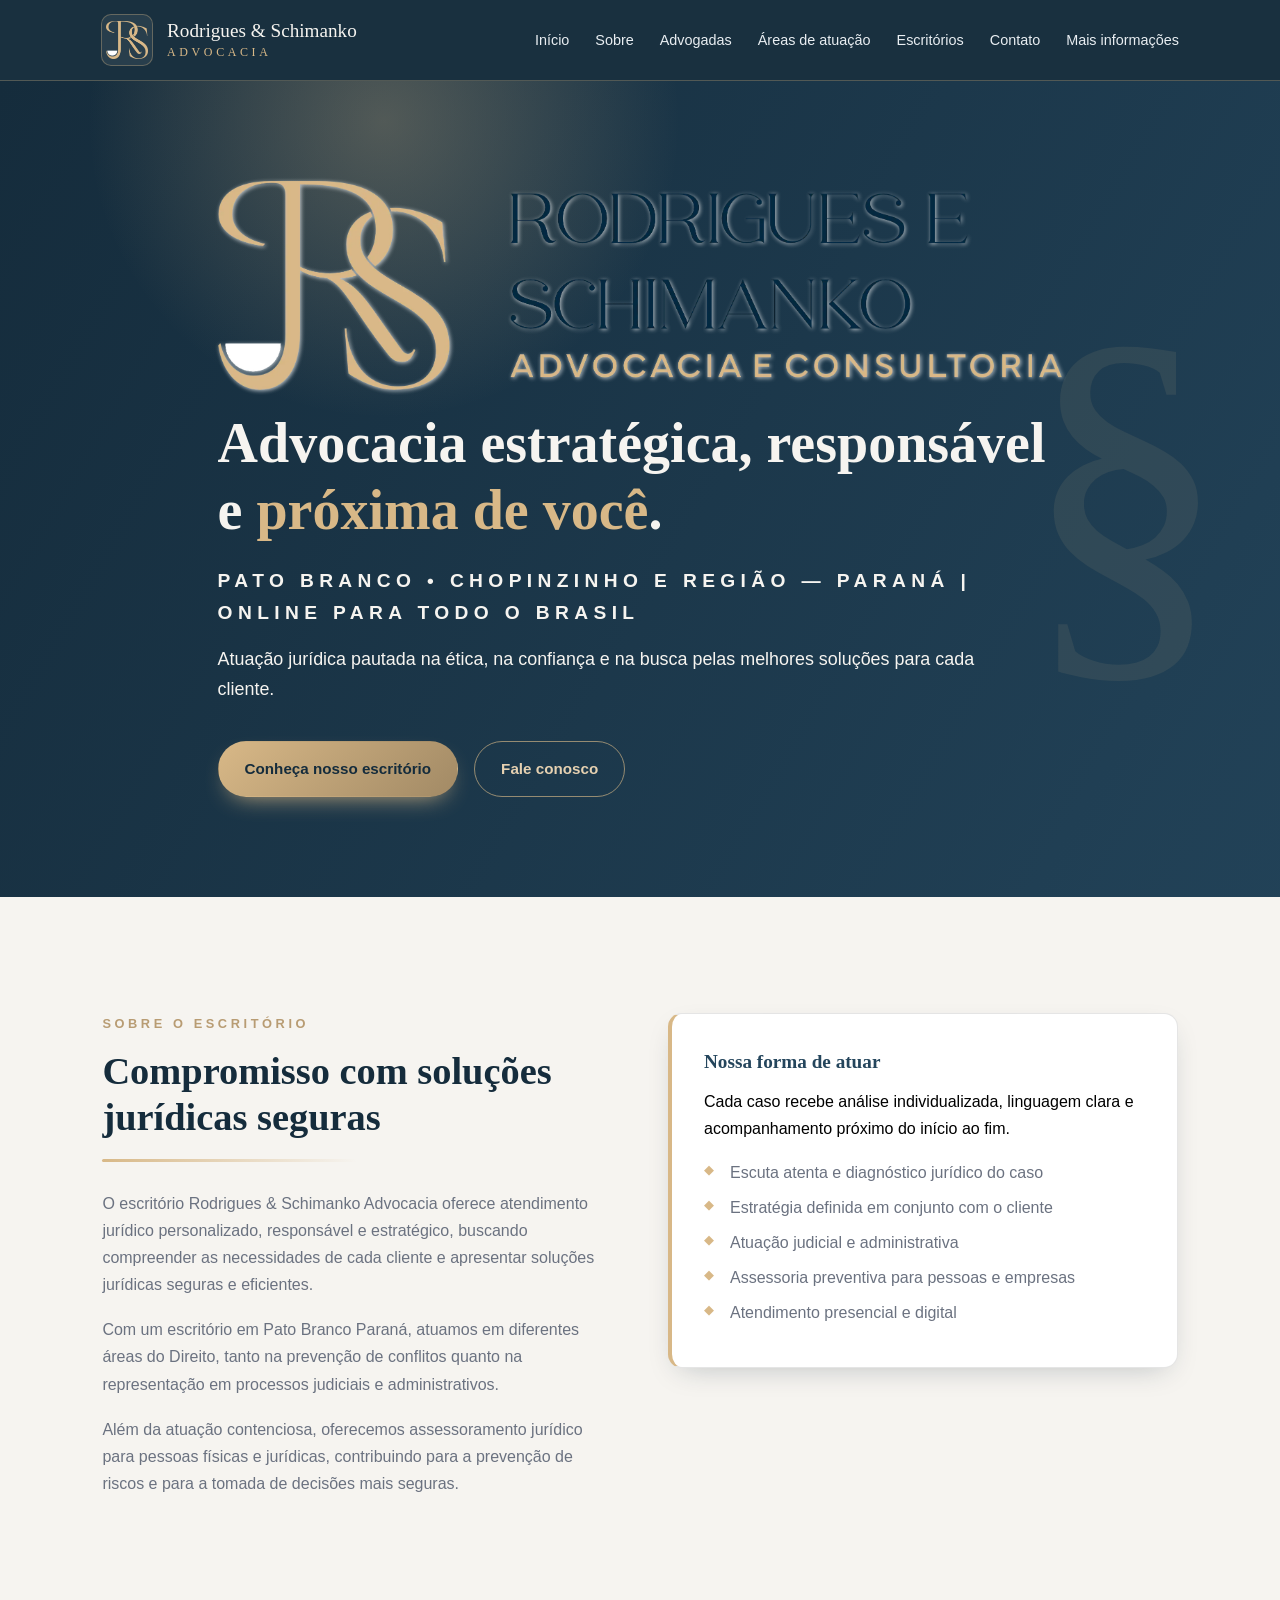
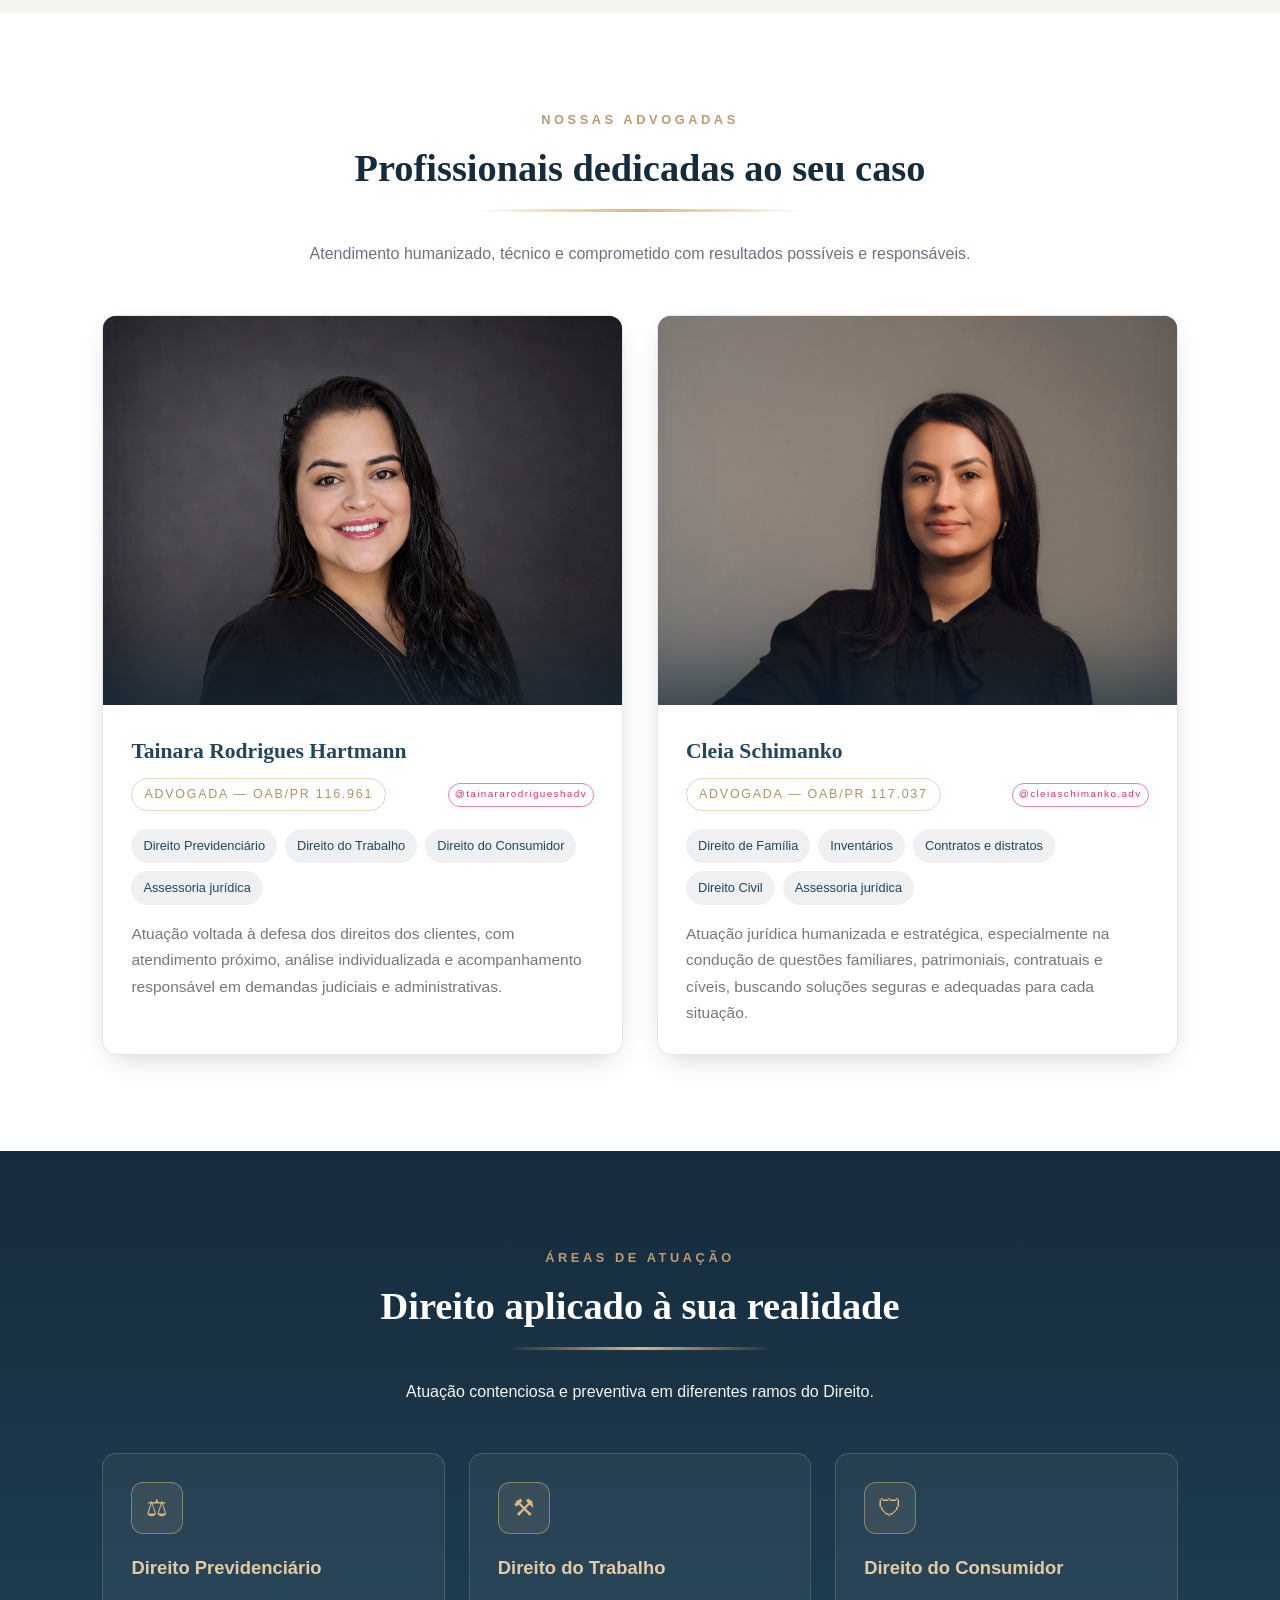
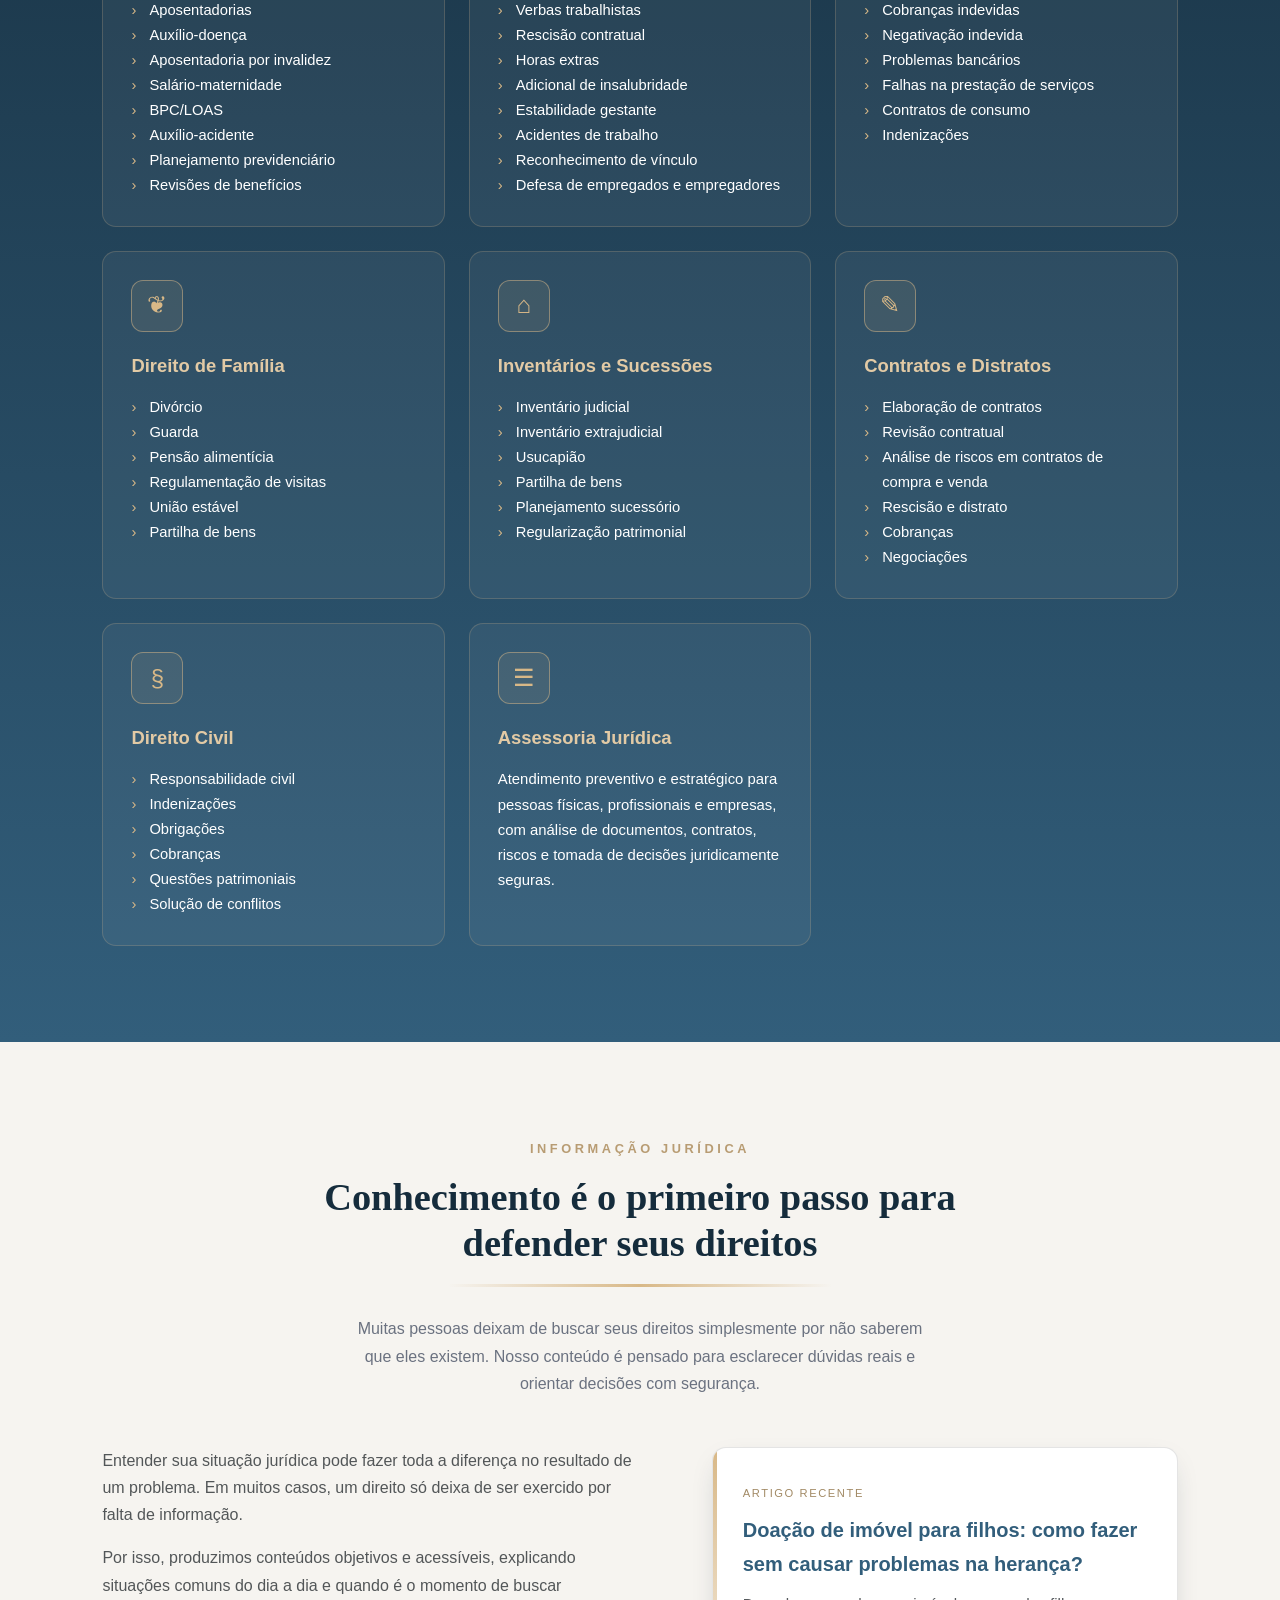
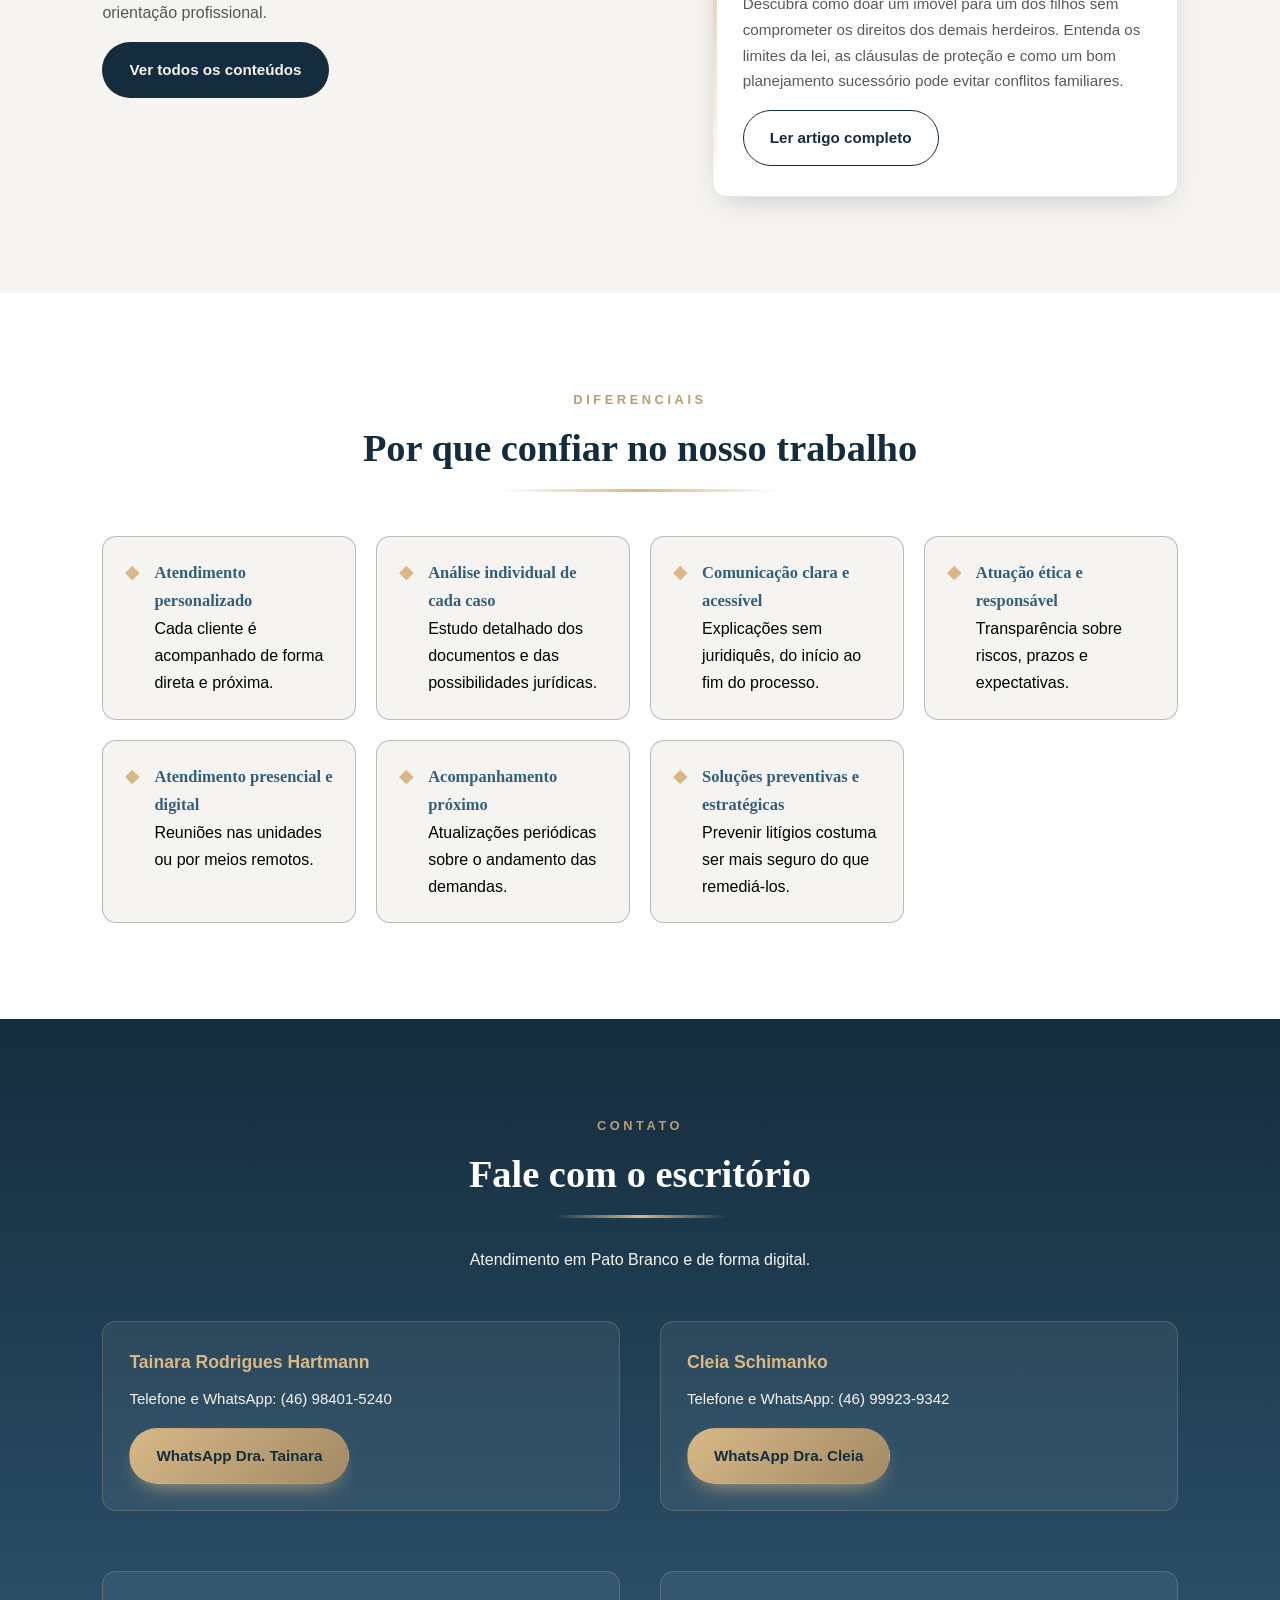
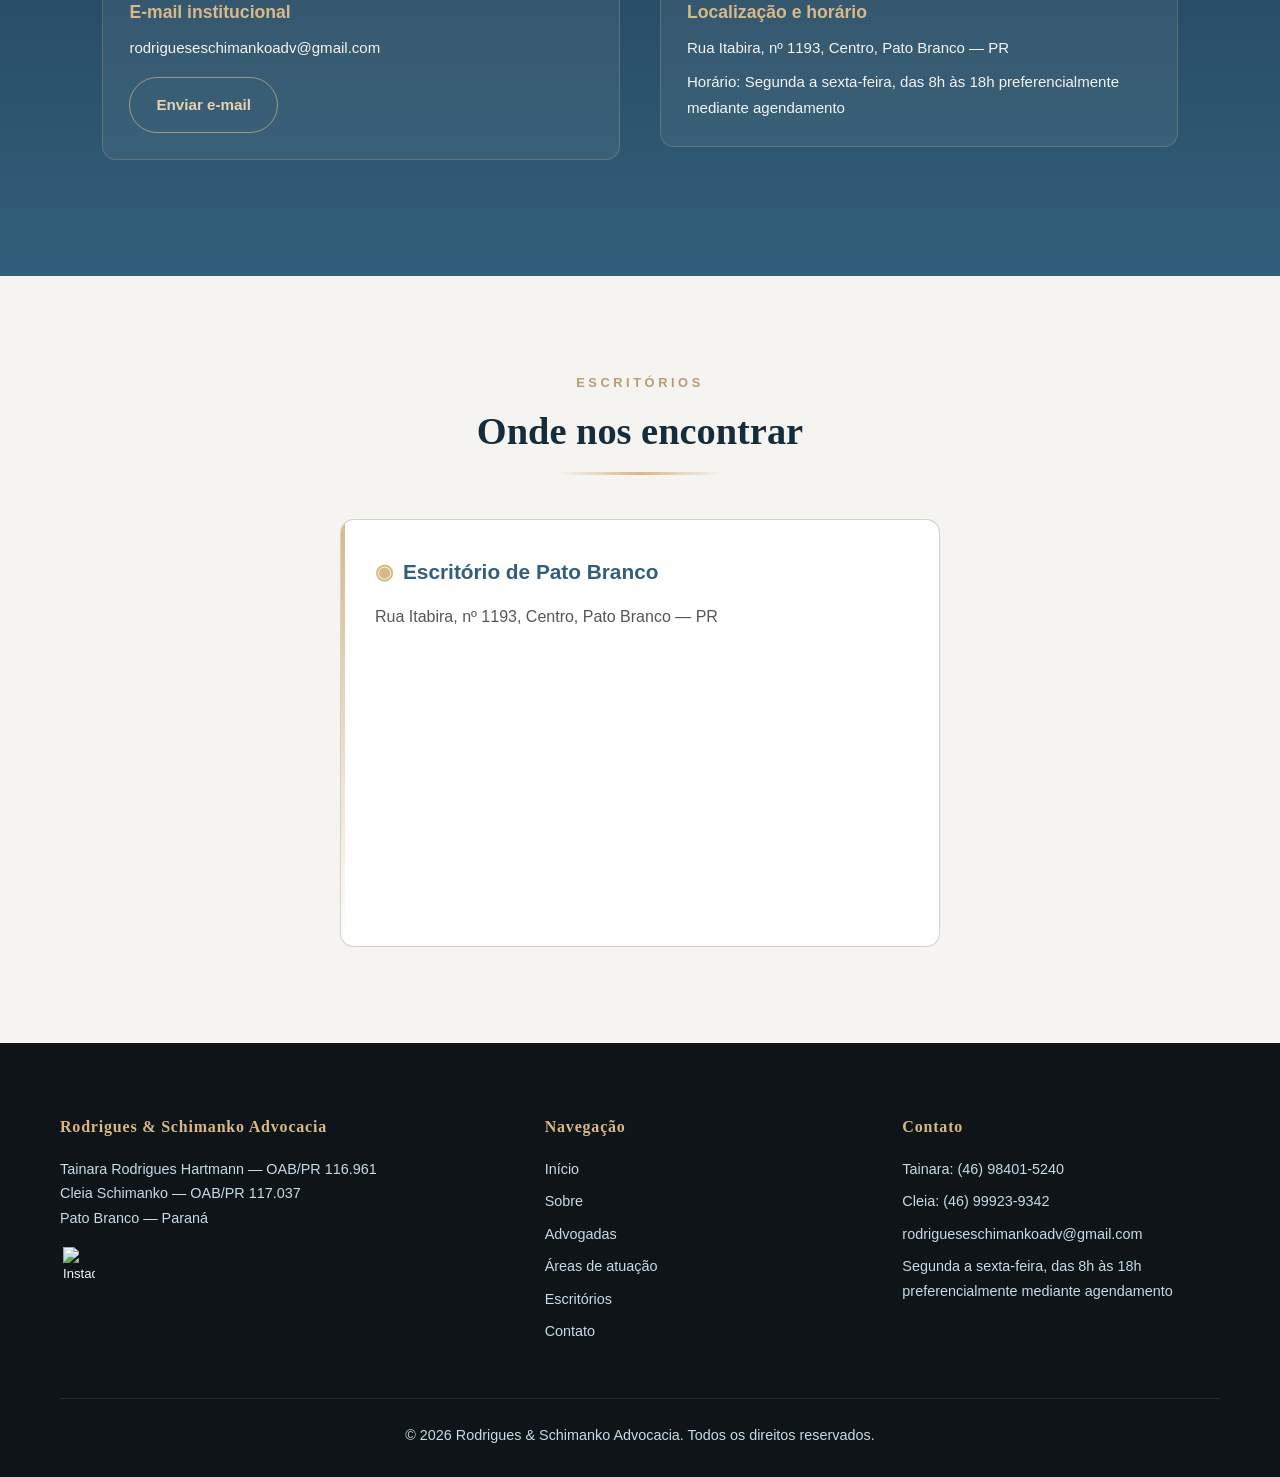
==== index.html @ dbf20081 "refactor: refactored the styling of all pages for easier reproduction; style: changed the styling of" ====
<!DOCTYPE html>
<html lang="pt-BR">
  <head>
    <meta charset="UTF-8" />
    <meta name="viewport" content="width=device-width, initial-scale=1" />
    <title>Rodrigues &amp; Schimanko Advocacia Trabalhista e INSS — Pato Branco/PR</title>
    <meta
      name="description"
      content="Escritório de advocacia em Pato Branco/PR. Direito Previdenciário, Trabalhista, Consumidor, Família, Inventários, Contratos e Civil. Atendimento presencial e online."
    />
    <meta
      name="keywords"
      content="advogado em Pato Branco, advocacia Pato Branco PR, advogado trabalhista, advogado previdenciário, advogado família, escritório de advocacia Paraná"
    />
    <meta name="robots" content="index, follow" />
    <link rel="canonical" href="https://rodrigueseschimanko.adv.br/" />

    <!-- OPEN GRAPH (Google + redes + IA) -->
    <meta property="og:title" content="Rodrigues & Schimanko Advocacia Trabalhista e INSS - Pato Branco PR" />
    <meta
      property="og:description"
      content="Atendimento jurídico estratégico e personalizado em Pato Branco e região. Direito Previdenciário, Trabalhista, Família e Civil."
    />
    <meta property="og:type" content="website" />
    <meta property="og:url" content="https://rodrigueseschimanko.adv.br/" />
    <meta property="og:image" content="https://rodrigueseschimanko.adv.br/assets/logo.webp" />

    <!-- FAVICON -->
    <link rel="icon" type="image/png-icon" href="assets/logo.webp" />

    <!-- DADOS ESTRUTURADOS (CRÍTICO PARA IA + GOOGLE) -->
    <script type="application/ld+json">
      {
        "@context": "https://schema.org",
        "@type": "LegalService",
        "name": "Rodrigues & Schimanko Advocacia",
        "image": "https://rodrigueseschimanko.adv.br/assets/logo.webp",
        "address": {
          "@type": "PostalAddress",
          "streetAddress": "Rua Itabira, 1193",
          "addressLocality": "Pato Branco",
          "addressRegion": "PR",
          "addressCountry": "BR"
        },
        "areaServed": "Brasil",
        "url": "https://rodrigueseschimanko.adv.br",
        "telephone": "+5546984015240",
        "sameAs": ["https://instagram.com/rodrigueseschimankoadv"]
      }
    </script>
    <link rel="stylesheet" href="style/general.css" />
    <link rel="stylesheet" href="style/home.css" />
  </head>
  <body>
    <!-- ============ CABEÇALHO ============ -->
    <header>
      <a class="brand" href="#inicio">
        <img src="assets/logo.webp" alt="Rodrigues &amp; Schimanko Advocacia" />
        <span class="brand-name">Rodrigues &amp; Schimanko<span>Advocacia</span></span>
      </a>
      <nav aria-label="Navegação principal">
        <a href="#inicio">Início</a>
        <a href="#sobre">Sobre</a>
        <a href="#advogadas">Advogadas</a>
        <a href="#areas">Áreas de atuação</a>
        <a href="#escritorios">Escritórios</a>
        <a href="#contato">Contato</a>
        <a href="posts.html">Mais informações</a>
      </nav>
    </header>

    <main>
      <!-- ============ HERO ============ -->
      <section class="hero" id="inicio">
        <span class="hero-glyph" aria-hidden="true">§</span>
        <img src="assets/front.webp" />
        <h1 class="reveal d1">Advocacia estratégica, responsável e <em>próxima de você</em>.</h1>
        <p class="eyebrow reveal">Pato Branco • Chopinzinho e região — Paraná | Online para todo o Brasil</p>
        <p class="reveal d2">Atuação jurídica pautada na ética, na confiança e na busca pelas melhores soluções para cada cliente.</p>
        <div class="hero-actions reveal d3">
          <a class="btn filled" target="_blank" href="https://share.google/lxisB7lsa7VWLOY6t">Conheça nosso escritório</a>
          <a class="btn hollow" href="#contato">Fale conosco</a>
        </div>
      </section>

      <!-- ============ SOBRE ============ -->
      <section class="about" id="sobre">
        <div class="about-grid">
          <div>
            <div class="section-header">
              <p class="eyebrow">Sobre o escritório</p>
              <h2 class="section-title">Compromisso com soluções jurídicas seguras</h2>
              <div class="rule"></div>
            </div>
            <p class="lead">
              O escritório Rodrigues &amp; Schimanko Advocacia oferece atendimento jurídico personalizado, responsável e estratégico,
              buscando compreender as necessidades de cada cliente e apresentar soluções jurídicas seguras e eficientes.
            </p>
            <p class="lead">
              Com um escritório em Pato Branco Paraná, atuamos em diferentes áreas do Direito, tanto na prevenção de conflitos quanto na
              representação em processos judiciais e administrativos.
            </p>
            <p class="lead">
              Além da atuação contenciosa, oferecemos assessoramento jurídico para pessoas físicas e jurídicas, contribuindo para a
              prevenção de riscos e para a tomada de decisões mais seguras.
            </p>
          </div>
          <aside class="about-card">
            <h3>Nossa forma de atuar</h3>
            <p>Cada caso recebe análise individualizada, linguagem clara e acompanhamento próximo do início ao fim.</p>
            <ul>
              <li>Escuta atenta e diagnóstico jurídico do caso</li>
              <li>Estratégia definida em conjunto com o cliente</li>
              <li>Atuação judicial e administrativa</li>
              <li>Assessoria preventiva para pessoas e empresas</li>
              <li>Atendimento presencial e digital</li>
            </ul>
          </aside>
        </div>
      </section>

      <!-- ============ ADVOGADAS ============ -->
      <section id="advogadas">
        <div class="section-header center">
          <p class="eyebrow">Nossas advogadas</p>
          <h2 class="section-title">Profissionais dedicadas ao seu caso</h2>
          <div class="rule center"></div>
          <p class="lead">Atendimento humanizado, técnico e comprometido com resultados possíveis e responsáveis.</p>
        </div>
        <div class="adv-grid">
          <!-- Advogada 1 -->
          <article class="adv-card">
            <div class="adv-foto">
              <img src="assets/tainara.webp" alt="Advogada Tainara Rodrigues Hartmann" style="object-position: center top" />
            </div>
            <div class="adv-body">
              <h3>Tainara Rodrigues Hartmann</h3>
              <div style="display: flex; align-items: center">
                <span class="oab">Advogada — OAB/PR 116.961</span>
                <a class="instagram-tag" href="https://www.instagram.com/tainararodrigueshadv?igsh=MWw3bnI5ZWpxem44Zg==" target="_blank">
                  @tainararodrigueshadv
                </a>
              </div>
              <div class="area-tags">
                <span class="area-tag">Direito Previdenciário</span>
                <span class="area-tag">Direito do Trabalho</span>
                <span class="area-tag">Direito do Consumidor</span>
                <span class="area-tag">Assessoria jurídica</span>
              </div>
              <p>
                Atuação voltada à defesa dos direitos dos clientes, com atendimento próximo, análise individualizada e acompanhamento
                responsável em demandas judiciais e administrativas.
              </p>
            </div>
          </article>
          <!-- Advogada 2 -->
          <article class="adv-card">
            <div class="adv-foto"><img src="assets/cleia.webp" alt="Advogada Cleia Schimanko" style="object-position: center 27%" /></div>
            <div class="adv-body">
              <h3>Cleia Schimanko</h3>
              <div style="display: flex; align-items: center">
                <span class="oab">Advogada — OAB/PR 117.037</span>
                <a class="instagram-tag" target="_blank" href="https://www.instagram.com/cleiaschimanko.adv?igsh=MWl0bTE0YjZoZmprYg==">
                  @cleiaschimanko.adv
                </a>
              </div>
              <div class="area-tags">
                <span class="area-tag">Direito de Família</span>
                <span class="area-tag">Inventários</span>
                <span class="area-tag">Contratos e distratos</span>
                <span class="area-tag">Direito Civil</span>
                <span class="area-tag">Assessoria jurídica</span>
              </div>
              <p>
                Atuação jurídica humanizada e estratégica, especialmente na condução de questões familiares, patrimoniais, contratuais e
                cíveis, buscando soluções seguras e adequadas para cada situação.
              </p>
            </div>
          </article>
        </div>
      </section>

      <!-- ============ ÁREAS DE ATUAÇÃO ============ -->
      <section class="areas" id="areas">
        <div class="section-header center">
          <p class="eyebrow">Áreas de atuação</p>
          <h2 class="section-title light">Direito aplicado à sua realidade</h2>
          <div class="rule center"></div>
          <p>Atuação contenciosa e preventiva em diferentes ramos do Direito.</p>
        </div>
        <div class="areas-grid">
          <article class="area-card">
            <div class="icone" aria-hidden="true">⚖</div>
            <h3>Direito Previdenciário</h3>
            <ul>
              <li>Aposentadorias</li>
              <li>Auxílio-doença</li>
              <li>Aposentadoria por invalidez</li>
              <li>Salário-maternidade</li>
              <li>BPC/LOAS</li>
              <li>Auxílio-acidente</li>
              <li>Planejamento previdenciário</li>
              <li>Revisões de benefícios</li>
            </ul>
          </article>
          <article class="area-card">
            <div class="icone" aria-hidden="true">⚒</div>
            <h3>Direito do Trabalho</h3>
            <ul>
              <li>Verbas trabalhistas</li>
              <li>Rescisão contratual</li>
              <li>Horas extras</li>
              <li>Adicional de insalubridade</li>
              <li>Estabilidade gestante</li>
              <li>Acidentes de trabalho</li>
              <li>Reconhecimento de vínculo</li>
              <li>Defesa de empregados e empregadores</li>
            </ul>
          </article>
          <article class="area-card">
            <div class="icone" aria-hidden="true">🛡</div>
            <h3>Direito do Consumidor</h3>
            <ul>
              <li>Cobranças indevidas</li>
              <li>Negativação indevida</li>
              <li>Problemas bancários</li>
              <li>Falhas na prestação de serviços</li>
              <li>Contratos de consumo</li>
              <li>Indenizações</li>
            </ul>
          </article>
          <article class="area-card">
            <div class="icone" aria-hidden="true">❦</div>
            <h3>Direito de Família</h3>
            <ul>
              <li>Divórcio</li>
              <li>Guarda</li>
              <li>Pensão alimentícia</li>
              <li>Regulamentação de visitas</li>
              <li>União estável</li>
              <li>Partilha de bens</li>
            </ul>
          </article>
          <article class="area-card">
            <div class="icone" aria-hidden="true">⌂</div>
            <h3>Inventários e Sucessões</h3>
            <ul>
              <li>Inventário judicial</li>
              <li>Inventário extrajudicial</li>
              <li>Usucapião</li>
              <li>Partilha de bens</li>
              <li>Planejamento sucessório</li>
              <li>Regularização patrimonial</li>
            </ul>
          </article>
          <article class="area-card">
            <div class="icone" aria-hidden="true">✎</div>
            <h3>Contratos e Distratos</h3>
            <ul>
              <li>Elaboração de contratos</li>
              <li>Revisão contratual</li>
              <li>Análise de riscos em contratos de compra e venda</li>
              <li>Rescisão e distrato</li>
              <li>Cobranças</li>
              <li>Negociações</li>
            </ul>
          </article>
          <article class="area-card">
            <div class="icone" aria-hidden="true">§</div>
            <h3>Direito Civil</h3>
            <ul>
              <li>Responsabilidade civil</li>
              <li>Indenizações</li>
              <li>Obrigações</li>
              <li>Cobranças</li>
              <li>Questões patrimoniais</li>
              <li>Solução de conflitos</li>
            </ul>
          </article>
          <article class="area-card">
            <div class="icone" aria-hidden="true">☰</div>
            <h3>Assessoria Jurídica</h3>
            <p>
              Atendimento preventivo e estratégico para pessoas físicas, profissionais e empresas, com análise de documentos, contratos,
              riscos e tomada de decisões juridicamente seguras.
            </p>
          </article>
        </div>
      </section>

      <!-- ============ CONTEÚDO / EDUCAÇÃO ============ -->
      <section class="conteudo">
        <div class="section-header center">
          <p class="eyebrow">Informação jurídica</p>
          <h2 class="section-title">Conhecimento é o primeiro passo para defender seus direitos</h2>
          <div class="rule center"></div>
          <p class="lead" style="max-width: 45vw; margin-inline: auto">
            Muitas pessoas deixam de buscar seus direitos simplesmente por não saberem que eles existem. Nosso conteúdo é pensado para
            esclarecer dúvidas reais e orientar decisões com segurança.
          </p>
        </div>

        <div class="conteudo-grid">
          <div class="conteudo-texto">
            <p>
              Entender sua situação jurídica pode fazer toda a diferença no resultado de um problema. Em muitos casos, um direito só deixa
              de ser exercido por falta de informação.
            </p>

            <p>
              Por isso, produzimos conteúdos objetivos e acessíveis, explicando situações comuns do dia a dia e quando é o momento de buscar
              orientação profissional.
            </p>

            <a href="/posts.html" class="btn btn-blue"> Ver todos os conteúdos </a>
          </div>

          <!-- ÚLTIMO POST (MANUAL) -->
          <article class="post-preview">
            <span class="post-tag">Artigo recente</span>

            <h3>Doação de imóvel para filhos: como fazer sem causar problemas na herança?</h3>

            <p>
              Descubra como doar um imóvel para um dos filhos sem comprometer os direitos dos demais herdeiros. Entenda os limites da lei,
              as cláusulas de proteção e como um bom planejamento sucessório pode evitar conflitos familiares.
            </p>

            <a href="/posts/doacao-de-imoveis-para-filhos.html" class="btn outline">Ler artigo completo</a>
          </article>
        </div>
      </section>

      <!-- ============ DIFERENCIAIS ============ -->
      <section id="diferenciais">
        <div class="section-header center">
          <p class="eyebrow">Diferenciais</p>
          <h2 class="section-title">Por que confiar no nosso trabalho</h2>
          <div class="rule center"></div>
        </div>
        <div class="dif-grid">
          <div class="dif">
            <span aria-hidden="true">◆</span>
            <div>
              <strong>Atendimento personalizado</strong>
              <p>Cada cliente é acompanhado de forma direta e próxima.</p>
            </div>
          </div>
          <div class="dif">
            <span aria-hidden="true">◆</span>
            <div>
              <strong>Análise individual de cada caso</strong>
              <p>Estudo detalhado dos documentos e das possibilidades jurídicas.</p>
            </div>
          </div>
          <div class="dif">
            <span aria-hidden="true">◆</span>
            <div>
              <strong>Comunicação clara e acessível</strong>
              <p>Explicações sem juridiquês, do início ao fim do processo.</p>
            </div>
          </div>
          <div class="dif">
            <span aria-hidden="true">◆</span>
            <div>
              <strong>Atuação ética e responsável</strong>
              <p>Transparência sobre riscos, prazos e expectativas.</p>
            </div>
          </div>
          <div class="dif">
            <span aria-hidden="true">◆</span>
            <div>
              <strong>Atendimento presencial e digital</strong>
              <p>Reuniões nas unidades ou por meios remotos.</p>
            </div>
          </div>
          <div class="dif">
            <span aria-hidden="true">◆</span>
            <div>
              <strong>Acompanhamento próximo</strong>
              <p>Atualizações periódicas sobre o andamento das demandas.</p>
            </div>
          </div>
          <div class="dif">
            <span aria-hidden="true">◆</span>
            <div>
              <strong>Soluções preventivas e estratégicas</strong>
              <p>Prevenir litígios costuma ser mais seguro do que remediá-los.</p>
            </div>
          </div>
        </div>
      </section>

      <!-- ============ CONTATO ============ -->
      <section class="contato" id="contato">
        <div class="section-header center">
          <p class="eyebrow">Contato</p>
          <h2 class="section-title light">Fale com o escritório</h2>
          <div class="rule center"></div>
          <p>Atendimento em Pato Branco e de forma digital.</p>
        </div>
        <div class="contato-grid">
          <div class="info-card">
            <h3>Tainara Rodrigues Hartmann</h3>
            <p>Telefone e WhatsApp: (46) 98401-5240</p>
            <a class="btn filled" href="https://wa.me/5546984015240" target="_blank" rel="noopener">WhatsApp Dra. Tainara</a>
          </div>
          <div class="info-card">
            <h3>Cleia Schimanko</h3>
            <p>Telefone e WhatsApp: (46) 99923-9342</p>
            <a class="btn filled" href="https://wa.me/5546999239342" target="_blank" rel="noopener">WhatsApp Dra. Cleia</a>
          </div>
          <div class="info-card">
            <h3>E-mail institucional</h3>
            <p>rodrigueseschimankoadv@gmail.com</p>
            <a class="btn hollow" href="mailto:rodrigueseschimankoadv@gmail.com">Enviar e-mail</a>
          </div>
          <div class="info-card">
            <h3>Localização e horário</h3>
            <p>Rua Itabira, nº 1193, Centro, Pato Branco — PR</p>
            <p>Horário: Segunda a sexta-feira, das 8h às 18h preferencialmente mediante agendamento</p>
          </div>
        </div>
      </section>

      <!-- ============ ESCRITÓRIOS ============ -->
      <section class="escritorios" id="escritorios">
        <div class="section-header center">
          <p class="eyebrow">Escritórios</p>
          <h2 class="section-title">Onde nos encontrar</h2>
          <div class="rule center"></div>
        </div>
        <div class="esc-grid">
          <article class="esc-card">
            <h3><span class="pin" aria-hidden="true">◉</span> Escritório de Pato Branco</h3>
            <address>Rua Itabira, nº 1193, Centro, Pato Branco — PR</address>
            <iframe
              src="https://www.google.com/maps/embed?pb=!1m18!1m12!1m3!1d3579.1298005486756!2d-52.676618926198486!3d-26.22497167706383!2m3!1f0!2f0!3f0!3m2!1i1024!2i768!4f13.1!3m3!1m2!1s0x94e5534c9a9aa29d%3A0x2e52b39fdb312dd5!2sRodrigues%20e%20Schimanko%20Advocacia%20e%20Consultoria%20Jur%C3%ADdica!5e0!3m2!1sen!2sbr!4v1785114555808!5m2!1sen!2sbr"
              width="100%"
              height="250"
              style="border: 0"
              allowfullscreen=""
              loading="lazy"
              referrerpolicy="strict-origin-when-cross-origin"
            ></iframe>
          </article>
        </div>
      </section>
    </main>

    <!-- ============ RODAPÉ ============ -->
    <footer class="footer">
        <div class="footer-grid">
          <div>
            <h4>Rodrigues &amp; Schimanko Advocacia</h4>
            <p>Tainara Rodrigues Hartmann — OAB/PR 116.961</p>
            <p>Cleia Schimanko — OAB/PR 117.037</p>
            <p>Pato Branco — Paraná</p>
            <div class="social">
              <a href="https://instagram.com/rodrigueseschimankoadv" target="_blank" class="instagram-link">
                <img src="https://static.cdnlogo.com/logos/i/92/instagram.svg" alt="Instagram Profile" class="instagram-icon" />
              </a>
            </div>
          </div>
          <div>
            <h4>Navegação</h4>
            <ul>
              <li><a href="#inicio">Início</a></li>
              <li><a href="#sobre">Sobre</a></li>
              <li><a href="#advogadas">Advogadas</a></li>
              <li><a href="#areas">Áreas de atuação</a></li>
              <li><a href="#escritorios">Escritórios</a></li>
              <li><a href="#contato">Contato</a></li>
            </ul>
          </div>
          <div>
            <h4>Contato</h4>
            <ul>
              <li><a href="https://wa.me/5546984015240">Tainara: (46) 98401-5240</a></li>
              <li><a href="https://wa.me/5546999239342">Cleia: (46) 99923-9342</a></li>
              <li><a href="mailto:rodrigueseschimankoadv@gmail.com">rodrigueseschimankoadv@gmail.com</a></li>
              <li>Segunda a sexta-feira, das 8h às 18h preferencialmente mediante agendamento</li>
            </ul>
          </div>
        </div>
        <div class="footer-bottom">
          <p>© 2026 Rodrigues &amp; Schimanko Advocacia. Todos os direitos reservados.</p>
        </div>
      </div>
  </body>
</html>
---- style/general.css ----
:root {
  --font1: Georgia, 'Times New Roman', serif;
  --font2: 'Segoe UI', Arial, Helvetica, sans-serif;
  --dark-font-color: #0e1418;
  --light-font-color: #f6f4f0;
  --faint-dark-font-color: #6b7280;
  --faint-light-font-color: #e5e2dc;
  --primary: #152c3c;
  --primary-variant: #325e7b;
  --secondary: #d8b887;
  --primary-mix: #fff;
  --secondary-mix: #000;
  --radius: 14px;
  --light-shadow: 0 10px 30px -12px color-mix(in srgb, var(--primary) 28%, transparent);
  --deep-shadow: 0 22px 48px -18px color-mix(in srgb, var(--primary) 45%, transparent);
}
* {
  box-sizing: border-box;
  margin: 0;
  padding: 0;
}
html {
  scroll-behavior: smooth;
  scroll-padding-top: 96px;
  font-size: 16px;
}
a {
  color: inherit;
  text-decoration: none;
}
/*<============================== HEADER ==============================>*/
body > header:first-child {
  position: sticky;
  top: 0;
  z-index: 50;
  background: color-mix(in srgb, var(--primary) 98%, transparent);
  border-bottom: 1px solid color-mix(in srgb, var(--secondary) 30%, transparent);
  backdrop-filter: blur(8px);
  display: flex;
  align-items: center;
  justify-content: space-around;
  gap: 24px;
  padding: 14px 24px;
  max-width: 100vw;
  color: var(--light-font-color);
}
.brand {
  display: flex;
  align-items: center;
  gap: 14px;
  min-width: 0;
  font-family: var(--font1);
}
.brand img {
  width: 52px;
  height: 52px;
  object-fit: contain;
  border-radius: 10px;
  background: #fff1;
  padding: 4px;
  border: 1px solid color-mix(in srgb, var(--secondary) 35%, transparent);
}
.brand-name {
  font-size: 1.2rem;
  line-height: 1.15;
}
.brand-name span {
  display: block;
  font-size: 0.75rem;
  letter-spacing: 0.3em;
  text-transform: uppercase;
  color: var(--secondary);
  margin-top: 4px;
  font-weight: 500;
}
header > nav {
  display: flex;
  flex-wrap: wrap;
  gap: 26px;
}
header > nav a {
  position: relative;
  color: #e9eef2;
  font-size: 0.9rem;
  padding: 6px 0;
  transition: color 0.3s ease;
}
header > nav a::after {
  content: '';
  position: absolute;
  left: 0;
  bottom: 0;
  height: 2px;
  width: 0;
  background: color-mix(in srgb, var(--secondary) 80%, transparent);
  transition: width 0.35s ease;
}
:is(header > nav > a):hover,
:focus-visible {
  color: var(--secondary);
}
:is(header > nav > a):hover::after,
:focus-visible::after {
  width: 100%;
}
body {
  background: var(--light-font-color);
  line-height: 1.7;
  -webkit-font-smoothing: antialiased;
}

/*<========================= ENTRY ANIMATIONS =========================>*/
.reveal {
  animation: surgir 0.9s cubic-bezier(0.22, 0.7, 0.3, 1) both;
}
@keyframes surgir {
  from {
    opacity: 0;
    transform: translateY(26px);
  }
  to {
    opacity: 1;
    transform: none;
  }
}
.d1 {
  animation-delay: 0.1s;
}
.d2 {
  animation-delay: 0.22s;
}
.d3 {
  animation-delay: 0.34s;
}
.d4 {
  animation-delay: 0.46s;
}

/*<============================= BUTTONS =============================>*/
.btn {
  display: inline-flex;
  align-items: center;
  gap: 10px;
  padding: 14px 26px;
  border-radius: 999px;
  font-weight: 600;
  font-size: 0.95rem;
  border: 1.5px solid transparent;
  cursor: pointer;
  transition: transform 0.3s ease, box-shadow 0.3s ease, background-color 0.3s ease, color 0.3s ease, border-color 0.3s ease;
  background: var(--primary);
  color: var(--light-font-color);
}
.btn:focus-visible {
  outline: 3px solid var(--secondary);
  outline-offset: 3px;
}
.btn:hover {
  background: var(--primary-variant);
  transform: translateY(-3px);
  box-shadow: 0 10px 30px -12px color-mix(in srgb, var(--primary) 28%, transparent);
}
.btn.filled {
  background: linear-gradient(135deg, var(--secondary), color-mix(in srgb, var(--secondary) 75%, var(--secondary-mix)));
  color: var(--primary);
  box-shadow: 0 10px 24px -12px var(--secondary);
}
.btn.filled:hover {
  transform: translateY(-3px);
  box-shadow: 0 18px 34px -14px var(--secondary);
}
.btn.filled:active {
  transform: translateY(-1px);
}
.btn.hollow {
  border-color: color-mix(in srgb, var(--secondary) 65%, transparent);
  color: color-mix(in srgb, var(--secondary) 65%, var(--primary-mix));
  background-color: transparent;
}
.btn.hollow:hover {
  background: color-mix(in srgb, var(--primary-mix) 5%, transparent);
  transform: translateY(-3px);
  color: var(--light-font-color);
}
.btn.outline {
  border-color: var(--primary);
  color: var(--primary);
  background: var(--primary-mix);
}
.btn.outline:hover {
  background: var(--primary);
  color: var(--light-font-color);
  transform: translateY(-3px);
}

/* ============ RODAPÉ ============ */
.footer {
  background: #0e1418;
  color: whitesmoke;
  padding: 70px 60px 30px;
}
.footer-grid {
  display: grid;
  grid-template-columns: 1.4fr 1fr 1fr;
  gap: 40px;
}
.footer h4 {
  color: var(--secondary);
  font-size: 1rem;
  margin-bottom: 16px;
  letter-spacing: 0.05em;
  font-family: var(--font1);
}
.footer p,
.footer li {
  font-size: 0.9rem;
  color: #c6dbe7;
}
.footer ul {
  list-style: none;
}
.footer li {
  margin-bottom: 8px;
}
.footer a {
  transition: color 0.3s ease, padding-left 0.3s ease;
}
.footer a:hover {
  color: color-mix(in srgb, var(--secondary) 75%, #fff);
  padding-left: 4px;
}
.social {
  display: flex;
  gap: 10px;
  margin-top: 14px;
}
.social a {
  width: 38px;
  height: 38px;
  display: grid;
  place-items: center;
  font-size: 0.82rem;
  transition: transform 0.3s ease;
}
.social a:hover {
  transform: translateY(-3px);
  padding-left: 0;
}
.footer-bottom {
  margin-top: 46px;
  padding-top: 24px;
  border-top: 1px solid #ffffff17;
  font-size: 0.82rem;
  color: #8b979e;
  text-align: center;
}
.instagram-icon {
  width: 32px;
  height: 32px;
  display: inline-block;
  vertical-align: middle;
  transition: transform 0.2s ease;
}
.instagram-icon:hover {
  transform: scale(1.05);
}

/*<============================= GENERIC =============================>*/
.section-title {
  font-size: clamp(1.8rem, 3vw, 2.6rem);
  color: color-mix(in srgb, var(--primary) 50%, var(--primary-variant));
  font-family: var(--font1);
  line-height: 1.2em;
  max-width: 60vw;
}
.center > .section-title {
  margin-inline: auto;
}
.section-title.light {
  color: var(--light-font-color);
}
.rule {
  width: 50%;
  height: 3px;
  background: linear-gradient(90deg, var(--secondary), transparent);
  margin: 18px 0 28px;
  border-radius: 2px;
}
.rule.center {
  margin-inline: auto;
  background: linear-gradient(90deg, transparent, var(--secondary), transparent);
}
.instagram-icon {
  width: 32px; /* Adjust sizes as needed */
  height: 32px;
  display: inline-block;
  vertical-align: middle;
  transition: transform 0.2s ease;
}

/* Optional hover state to match brand standards */
.instagram-icon:hover {
  transform: scale(1.05);
}
/*<================== ACCESSIBILITY / REDUCED MOTION ==================>*/
@media (prefers-reduced-motion: reduce) {
  *,
  *::before,
  *::after {
    animation: none !important;
    transition: none !important;
    scroll-behavior: auto !important;
  }
}
---- style/home.css ----
.eyebrow {
  font-family: var(--font2);
  text-transform: uppercase;
  letter-spacing: 0.28em;
  font-size: 0.8rem;
  color: color-mix(in srgb, var(--secondary) 85%, #000);
  font-weight: 700;
  margin-bottom: 14px;
}
section {
  padding: 96px 8vw;
}
body {
  font-family: var(--font2);
}
main > :nth-child(3n + 1) {
  background: linear-gradient(180deg, var(--primary), var(--primary-variant));
}
main > :nth-child(3n + 2) {
  background-color: var(--light-font-color);
}
main > :nth-child(3n) {
  background-color: var(--primary-mix);
}
.section-header > .eyebrow {
  color: color-mix(in srgb, var(--secondary) 85%, #000);
}
.section-header > .section-title {
  color: var(--primary);
}
main > :nth-child(3n + 1) .section-header > .section-title {
  color: var(--primary-mix);
}

/*<=============================== HERO ===============================>*/
#inicio.hero {
  position: relative;
  overflow: hidden;
  padding: 100px 0;
  background: linear-gradient(
    120deg,
    var(--primary),
    color-mix(in srgb, var(--primary) 60%, var(--primary-variant)) 45%,
    color-mix(in srgb, var(--primary) 20%, var(--primary-variant)) 100%
  );
  background-size: 200% 200%;
  animation: gradiente 8s ease infinite;
  width: 100%;
  padding-inline: 17%;
}
@keyframes gradiente {
  0%,
  100% {
    background-position: 0% 50%;
  }
  50% {
    background-position: 100% 50%;
  }
}
.hero::before {
  content: '';
  position: absolute;
  inset: 0;
  background: radial-gradient(circle at 30% 5%, color-mix(in srgb, var(--secondary) 30%, transparent), transparent 25%);
}
.hero img {
  max-width: 100%;
  display: block;
  filter: drop-shadow(1px 1px 2px #fffb);
  margin: 0 auto;
}
.hero-glyph {
  position: absolute;
  right: 4%;
  top: 50%;
  transform: translateY(-50%);
  font-size: 26rem;
  line-height: 1;
  color: color-mix(in srgb, var(--secondary) 9%, transparent);
  font-family: var(--font1);
  user-select: none;
  pointer-events: none;
}
h1 {
  color: var(--light-font-color);
  font-size: clamp(2.1rem, 5vw, 3.5rem);
  margin: 20px 0;
  font-family: var(--font1);
  line-height: 1.2em;
}
h1 em {
  font-style: normal;
  color: var(--secondary);
}
.hero .eyebrow {
  font-size: 1.2rem;
}
.hero p {
  color: var(--light-font-color);
  font-size: 1.12rem;
  max-width: 80ch;
}
.hero-actions {
  display: flex;
  flex-wrap: wrap;
  gap: 16px;
  margin-top: 36px;
}

/*<============================== ABOUT ==============================>*/
.about {
  margin: 20px auto;
  width: 100%;
}
.about-grid {
  display: grid;
  grid-template-columns: 1fr 1fr;
  gap: 56px;
  align-items: start;
}
.lead {
  color: var(--faint-dark-font-color);
  font-style: var(--font2);
}
.about-grid p + p {
  margin-top: 18px;
}
.about-card {
  background: #fff;
  border: 1px solid color-mix(in srgb, var(--secondary-mix) 10%, transparent);
  border-left: 4px solid var(--secondary);
  border-radius: var(--radius);
  padding: 32px;
  box-shadow: 0 10px 30px -12px color-mix(in srgb, var(--primary) 28%, transparent);
  font-family: var(--font2);
}
.about-card h3 {
  color: color-mix(in srgb, var(--primary) 50%, var(--primary-variant));
  font-size: 1.2rem;
  margin-bottom: 10px;
  font-family: var(--font1);
}
.about-card ul {
  list-style: none;
  margin-top: 16px;
}
.about-card li {
  padding-left: 26px;
  position: relative;
  color: var(--faint-dark-font-color);
  margin-bottom: 8px;
}
.about-card li::before {
  content: '◆';
  position: absolute;
  left: 0;
  color: var(--secondary);
  font-size: 0.8rem;
}

/*<============================ ADVOGADOS ============================>*/
.center {
  text-align: center;
  position: relative;
  margin-inline: auto;
}
section > .center {
  width: fit-content;
}
.adv-grid {
  display: grid;
  grid-template-columns: repeat(2, 1fr);
  gap: 34px;
  margin-top: 48px;
}
.adv-card {
  background-color: var(--light-faint-font-color);
  border: 1px solid color-mix(in srgb, var(--secondary-mix) 10%, transparent);
  border-radius: var(--radius);
  overflow: hidden;
  box-shadow: 0 10px 30px -12px color-mix(in srgb, var(--primary) 28%, transparent);
  transition: transform 0.4s ease, box-shadow 0.4s ease, border-color 0.4s ease;
}
.adv-card:hover {
  transform: translateY(-8px);
  box-shadow: 0 22px 48px -18px color-mix(in srgb, var(--primary) 45%, transparent);
  border-color: var(--secondary);
}
.adv-foto {
  position: relative;
  aspect-ratio: 4/3;
  overflow: hidden;
  background: linear-gradient(135deg, var(--primary-variant), var(--primary));
}
.adv-foto img {
  width: 100%;
  height: 100%;
  object-fit: cover;
  transition: transform 0.7s ease;
  filter: saturate(0.96);
}
.adv-card:hover .adv-foto img {
  transform: scale(1.06);
}
.adv-foto::after {
  content: '';
  position: absolute;
  inset: 0;
  box-shadow: inset 0 -70px 90px -50px color-mix(in srgb, var(--primary) 81%, transparent);
}
.adv-body {
  padding: 28px;
}
.adv-body h3 {
  color: color-mix(in srgb, var(--primary) 50%, var(--primary-variant));
  font-size: 1.35rem;
  font-family: var(--font1);
}
.oab {
  display: inline-block;
  margin-top: 8px;
  font-size: 0.78rem;
  letter-spacing: 0.14em;
  text-transform: uppercase;
  color: color-mix(in srgb, var(--secondary) 80%, var(--secondary-mix));
  border: 1px solid color-mix(in srgb, var(--secondary) 60%, transparent);
  padding: 5px 12px;
  border-radius: 999px;
}
.instagram-tag {
  display: inline-block;
  margin-top: 8px;
  font-size: 0.62rem;
  letter-spacing: 0.14em;
  color: #e1306c;
  border: 1px solid #e1306c99;
  padding: 2.5px 6px;
  border-radius: 999px;
  margin-left: auto;
}
.adv-body p {
  color: #777;
  margin-top: 16px;
  font-size: 0.97rem;
}
.area-tags {
  display: flex;
  flex-wrap: wrap;
  gap: 8px;
  margin-top: 18px;
  cursor: default;
}
.area-tag {
  background-color: color-mix(in srgb, var(--primary) 7%, transparent);
  color: color-mix(in srgb, var(--primary) 50%, var(--primary-variant));
  font-size: 0.8rem;
  padding: 6px 12px;
  border-radius: 999px;
  transition: background-color 0.3s ease, color 0.3s ease;
}
.area-tag:hover {
  background: color-mix(in srgb, var(--primary) 50%, var(--primary-variant));
  color: var(--primary-mix);
}

/* ============ ÁREAS DE ATUAÇÃO ============ */
.areas {
  color: var(--light-font-color);
}
.areas-grid {
  display: grid;
  grid-template-columns: repeat(auto-fit, minmax(280px, 1fr));
  gap: 24px;
  margin-top: 48px;
}
.area-card {
  background-color: color-mix(in srgb, var(--primary-mix) 5%, transparent);
  border: 1px solid color-mix(in srgb, var(--secondary) 22%, transparent);
  border-radius: var(--radius);
  padding: 28px;
  transition: transform 0.4s ease, background-color 0.4s ease, border-color 0.4s ease, box-shadow 0.4s ease;
}
.area-card:hover {
  transform: translateY(-8px);
  background-color: color-mix(in srgb, var(--primary-mix) 9%, transparent);
  border-color: var(--secondary);
  box-shadow: 0 24px 42px -22px #000000b2;
}
.icone {
  width: 52px;
  height: 52px;
  display: grid;
  place-items: center;
  border-radius: 12px;
  border: 1px solid color-mix(in srgb, var(--secondary) 50%, transparent);
  color: var(--secondary);
  font-size: 1.5rem;
  background: color-mix(in srgb, var(--secondary) 10%, transparent);
  margin-bottom: 18px;
  transition: box-shadow 0.4s ease, transform 0.4s ease;
}
.area-card:hover .icone {
  transform: rotate(-4deg);
  box-shadow: 0 0 22px color-mix(in srgb, var(--secondary) 45%, transparent);
}
.area-card h3 {
  font-size: 1.15rem;
  color: color-mix(in srgb, var(--secondary) 75%, var(--primary-mix));
}
.area-card ul {
  list-style: none;
  margin-top: 14px;
}
.area-card li {
  color: var(--primary-mix);
  font-size: 0.92rem;
  padding-left: 18px;
  position: relative;
}
.area-card li::before {
  content: '›';
  position: absolute;
  left: 0;
  color: var(--secondary);
}
.area-card p {
  color: var(--primary-mix);
  font-size: 0.93rem;
  margin-top: 14px;
}

/* ============ CONTEÚDO / BLOG CTA ============ */
.conteudo-grid {
  display: grid;
  grid-template-columns: 1.1fr 0.9fr;
  gap: 40px;
  margin-top: 50px;
  align-items: stretch;
}

/* TEXTO */
.conteudo-texto p {
  color: var(--dark-font-color);
  margin-bottom: 16px;
  max-width: 60ch;
  opacity: 0.7;
}

/* CARD DO POST */
.post-preview {
  background: var(--primary-mix);
  border: 1px solid #7773;
  border-radius: var(--radius);
  padding: 30px;
  box-shadow: 0 10px 30px -12px color-mix(in srgb, var(--primary) 28%, transparent);
  position: relative;
  transition: all 0.35s ease;
  overflow: hidden;
}

.post-preview:hover {
  transform: translateY(-6px);
  box-shadow: 0 22px 48px -18px color-mix(in srgb, var(--primary) 28%, transparent);
  border-color: var(--secondary);
}

.post-preview::before {
  content: '';
  position: absolute;
  inset: 0 auto 0 0;
  width: 4px;
  background: linear-gradient(180deg, var(--secondary), transparent);
}

/* TAG */
.post-tag {
  display: inline-block;
  font-size: 0.7rem;
  letter-spacing: 0.14em;
  text-transform: uppercase;
  color: color-mix(in srgb, var(--secondary) 75%, var(--secondary-mix));
  margin-bottom: 10px;
}

/* TÍTULO */
.post-preview h3 {
  color: var(--primary-variant);
  font-size: 1.25rem;
  margin-bottom: 10px;
}

/* TEXTO */
.post-preview p {
  color: var(--dark-font-color);
  font-size: 0.95rem;
  opacity: 0.7;
}

/* BOTÃO */
.post-preview .btn {
  margin-top: 16px;
}

/* RESPONSIVO */
@media (max-width: 900px) {
  .conteudo-grid {
    grid-template-columns: 1fr;
  }
}

/* ============ DIFERENCIAIS ============ */
.dif-grid {
  display: grid;
  grid-template-columns: repeat(auto-fit, minmax(240px, 1fr));
  gap: 20px;
  margin-top: 44px;
}
.dif {
  display: flex;
  gap: 14px;
  align-items: flex-start;
  background: var(--light-font-color);
  border: 1px solid #7777;
  border-radius: var(--radius);
  padding: 22px;
  transition: transform 0.35s ease, box-shadow 0.35s ease, border-color 0.35s ease;
}
.dif:hover {
  transform: translateY(-6px);
  box-shadow: 0 10px 30px -12px color-mix(in srgb, var(--primary) 50%, transparent);
  border-color: var(--secondary);
}
.dif span {
  color: var(--secondary);
  font-size: 1.2rem;
  line-height: 1.4;
}
.dif strong {
  display: block;
  color: var(--primary-variant);
  font-family: var(--font1);
  font-size: 1.03rem;
}

/* ============ CONTATO ============ */
.contato {
  color: var(--light-font-color);
}
.contato-grid {
  display: grid;
  gap: 40px;
  margin-top: 48px;
  align-items: start;
  grid-template-columns: repeat(2, 1fr); /* 2 equal columns */
  grid-template-rows: repeat(2, 1fr);
}
.info-card {
  background: #ffffff0f;
  border: 1px solid color-mix(in srgb, var(--secondary) 24%, transparent);
  border-radius: var(--radius);
  padding: 26px;
  margin-bottom: 20px;
  transition: border-color 0.35s ease, transform 0.35s ease;
}
.info-card:hover {
  border-color: var(--secondary);
  transform: translateY(-4px);
}
.info-card h3 {
  color: var(--secondary);
  font-size: 1.1rem;
}
.info-card p {
  color: var(--light-font-color);
  font-size: 0.94rem;
  margin-top: 8px;
}
.info-card .btn {
  margin-top: 16px;
}

/* ============ ESCRITÓRIOS ============ */
.escritorios {
  background: var(--claro);
}
.esc-grid {
  display: grid;
  grid-template-columns: repeat(1, 1fr);
  gap: 28px;
  max-width: 600px;
  margin: 44px auto 0 auto;
}
.esc-card {
  background: var(--primary-mix);
  border: 1px solid #7775;
  border-radius: var(--radius);
  padding: 34px;
  position: relative;
  overflow: hidden;
  transition: transform 0.4s ease, box-shadow 0.4s ease;
}
.esc-card::before {
  content: '';
  position: absolute;
  inset: 0 auto 0 0;
  width: 4px;
  background: linear-gradient(180deg, var(--secondary), transparent);
}
.esc-card:hover {
  transform: translateY(-8px);
  box-shadow: 0 22px 48px -18px color-mix(in srgb, var(--primary) 45%, transparent);
}
.esc-card h3 {
  color: var(--primary-variant);
  font-size: 1.3rem;
  display: flex;
  align-items: center;
  gap: 10px;
}
.pin {
  color: var(--secondary);
  font-size: 1.3rem;
}
.esc-card address {
  font-style: normal;
  color: #000a;
  margin: 14px 0 24px;
}
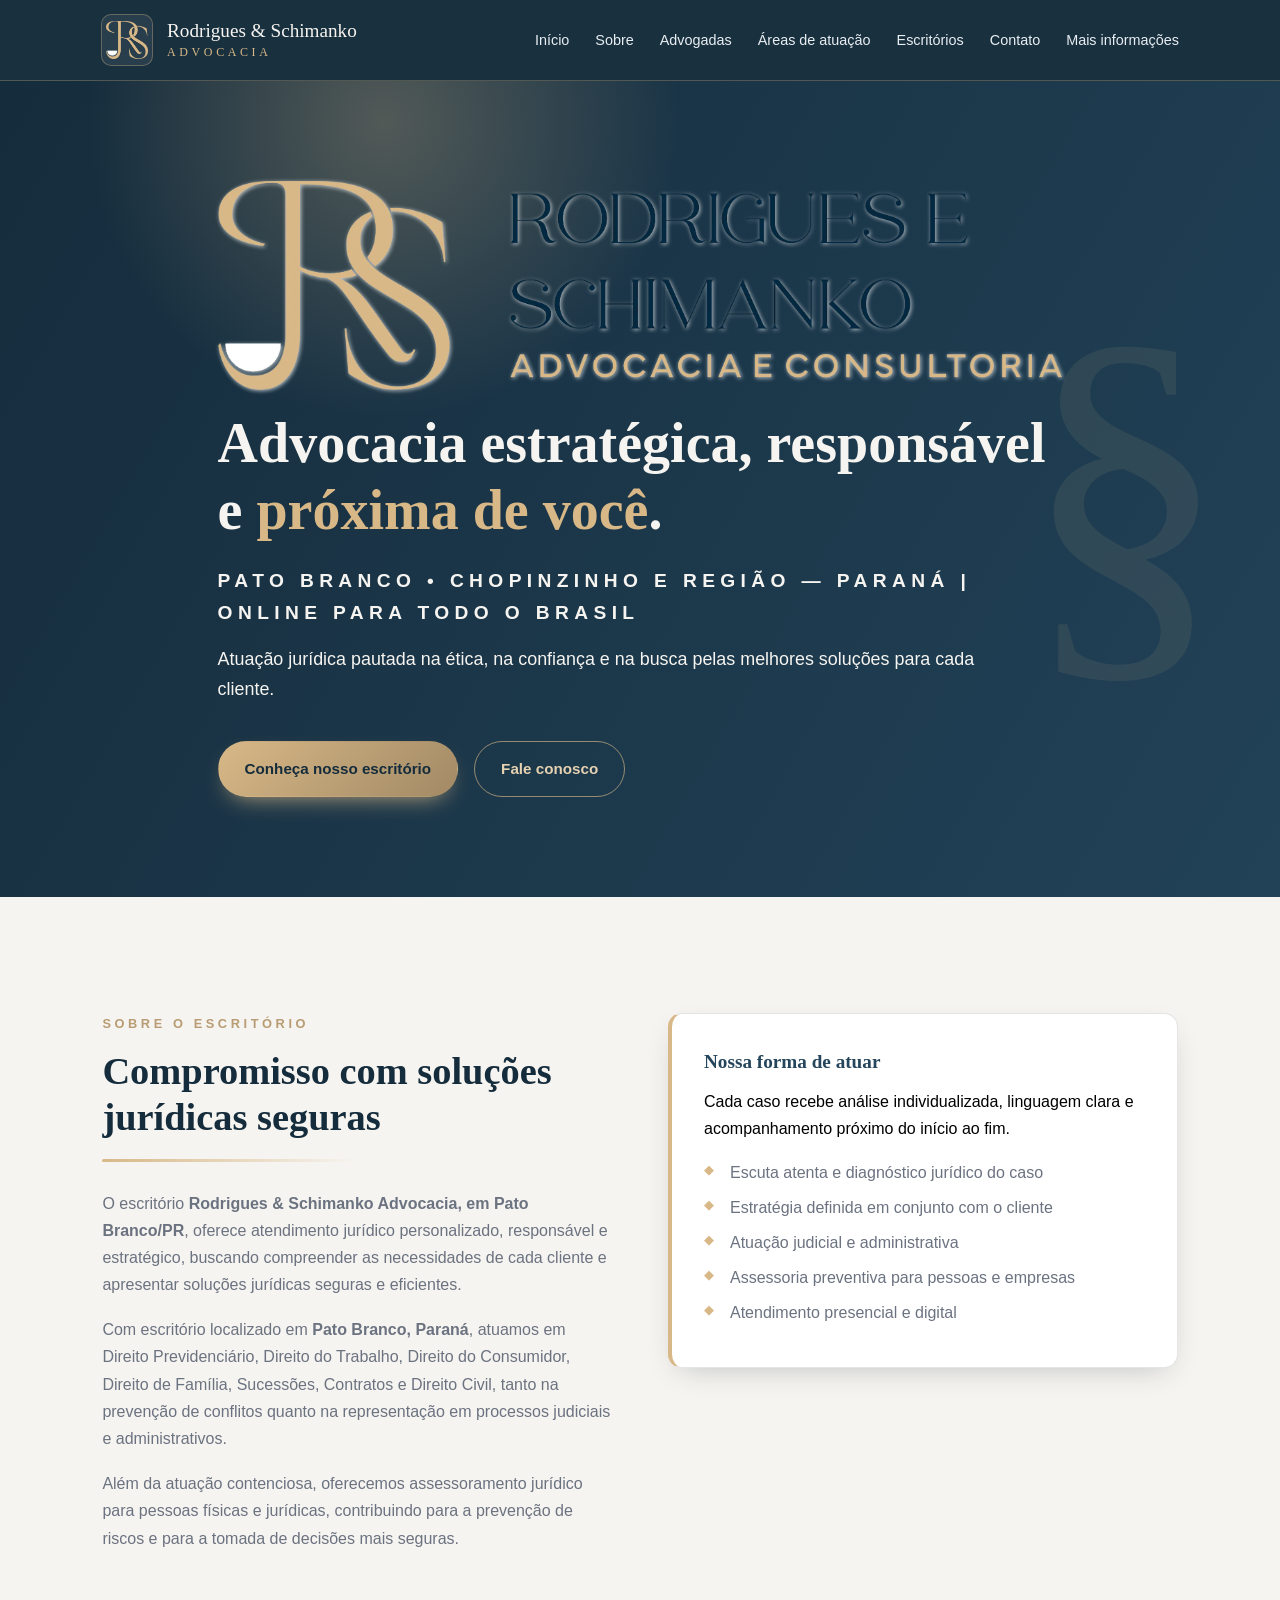
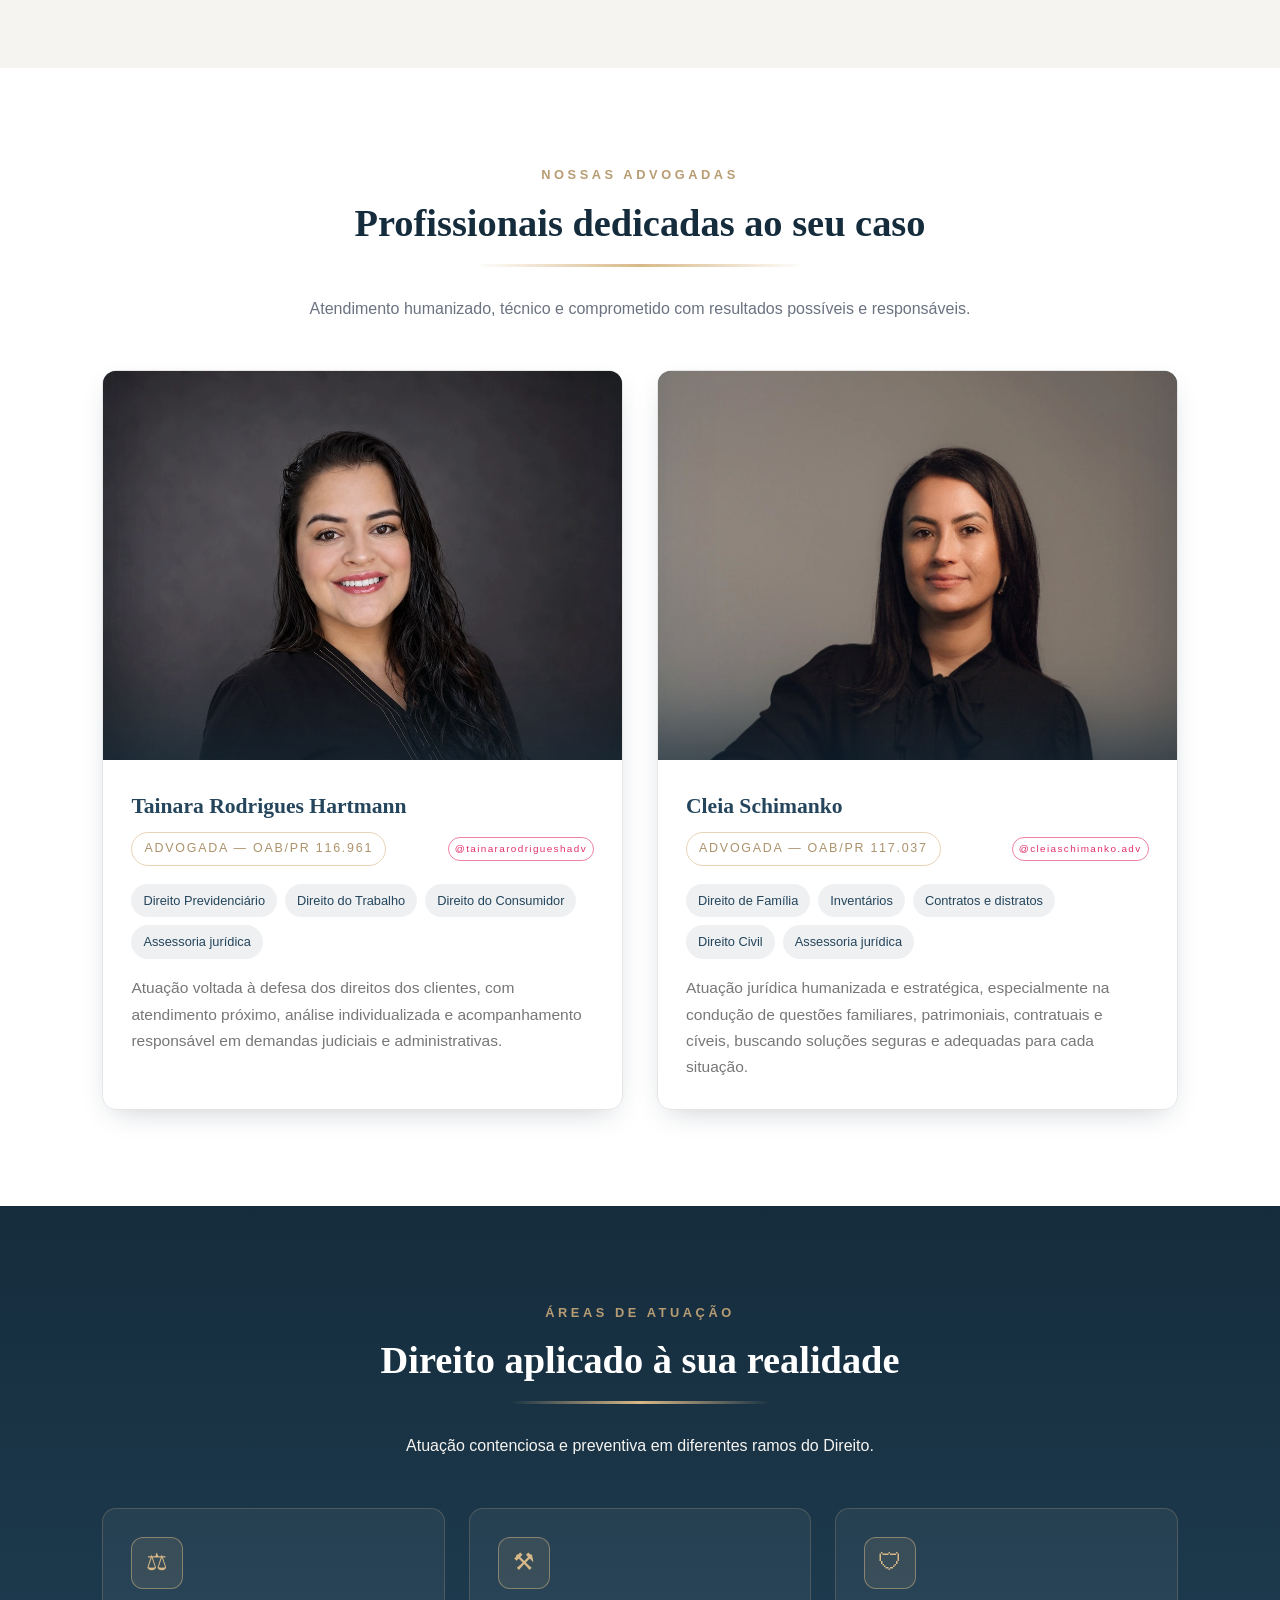
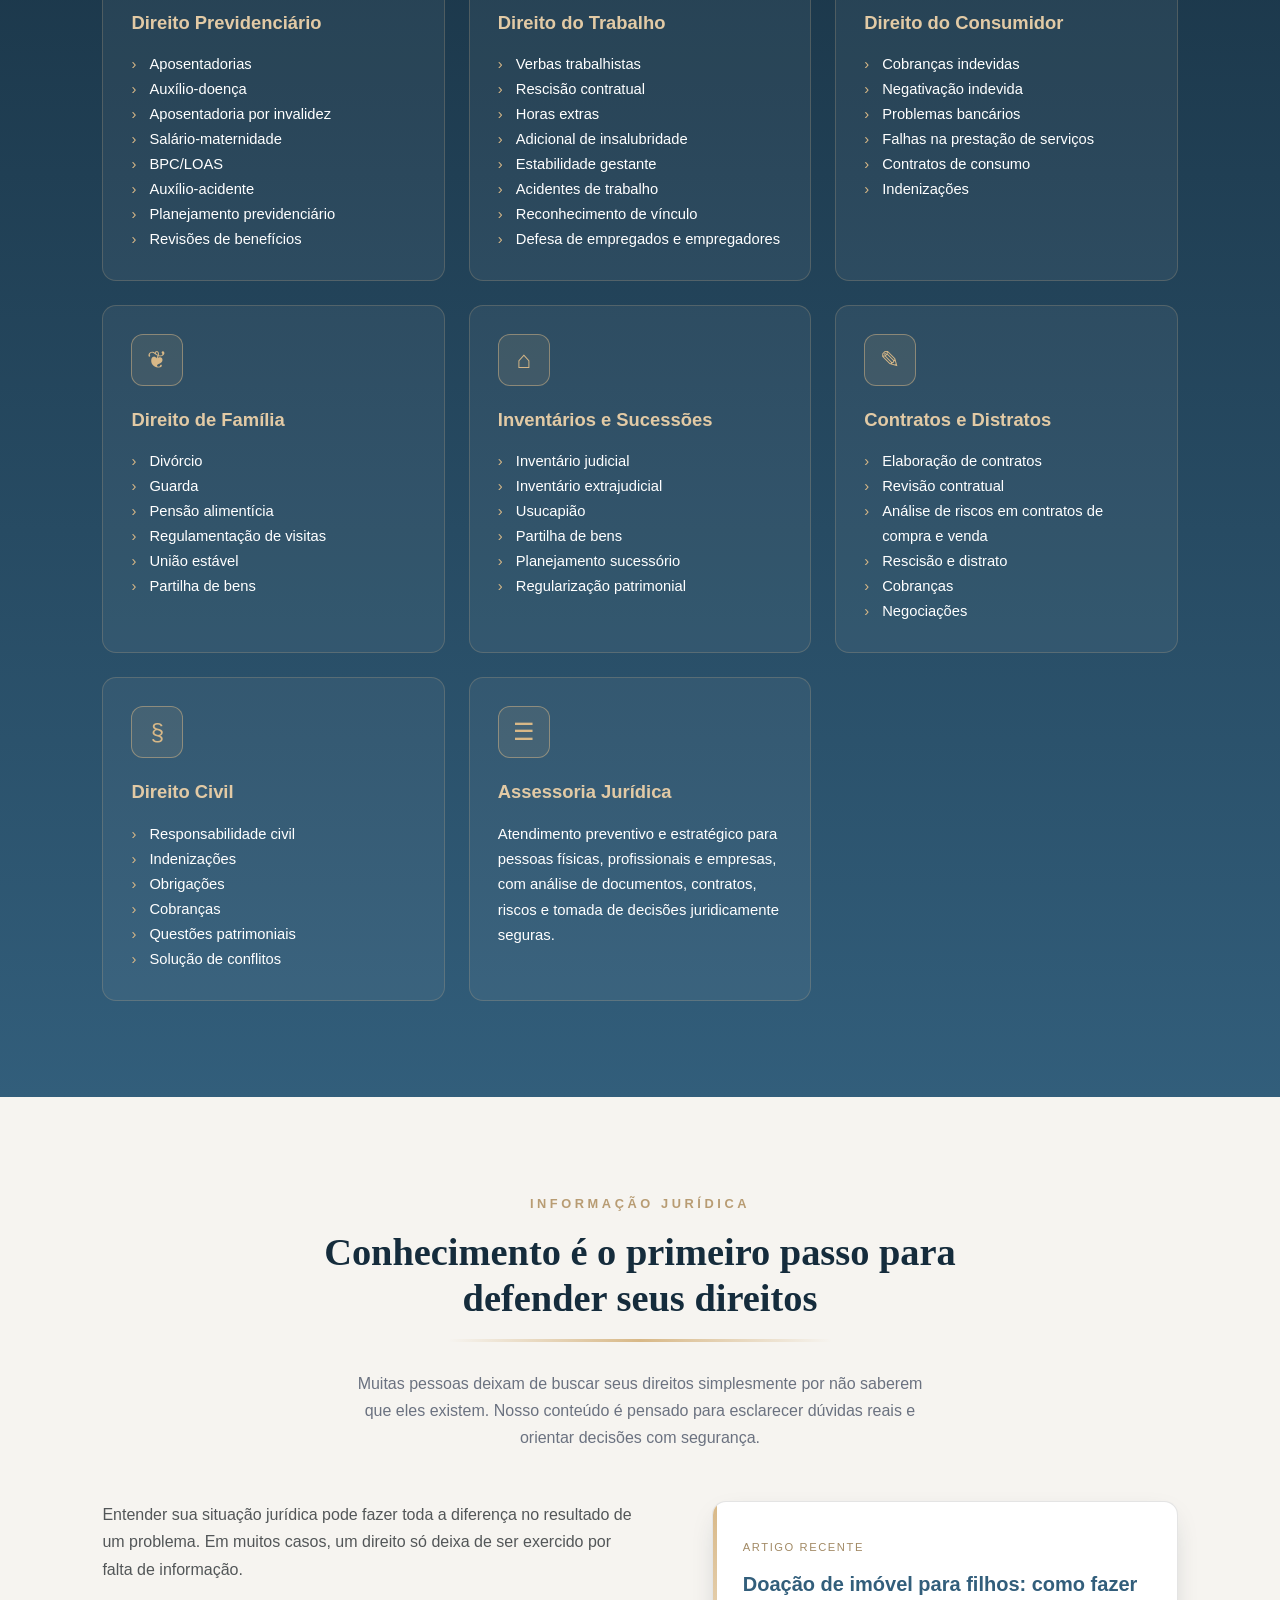
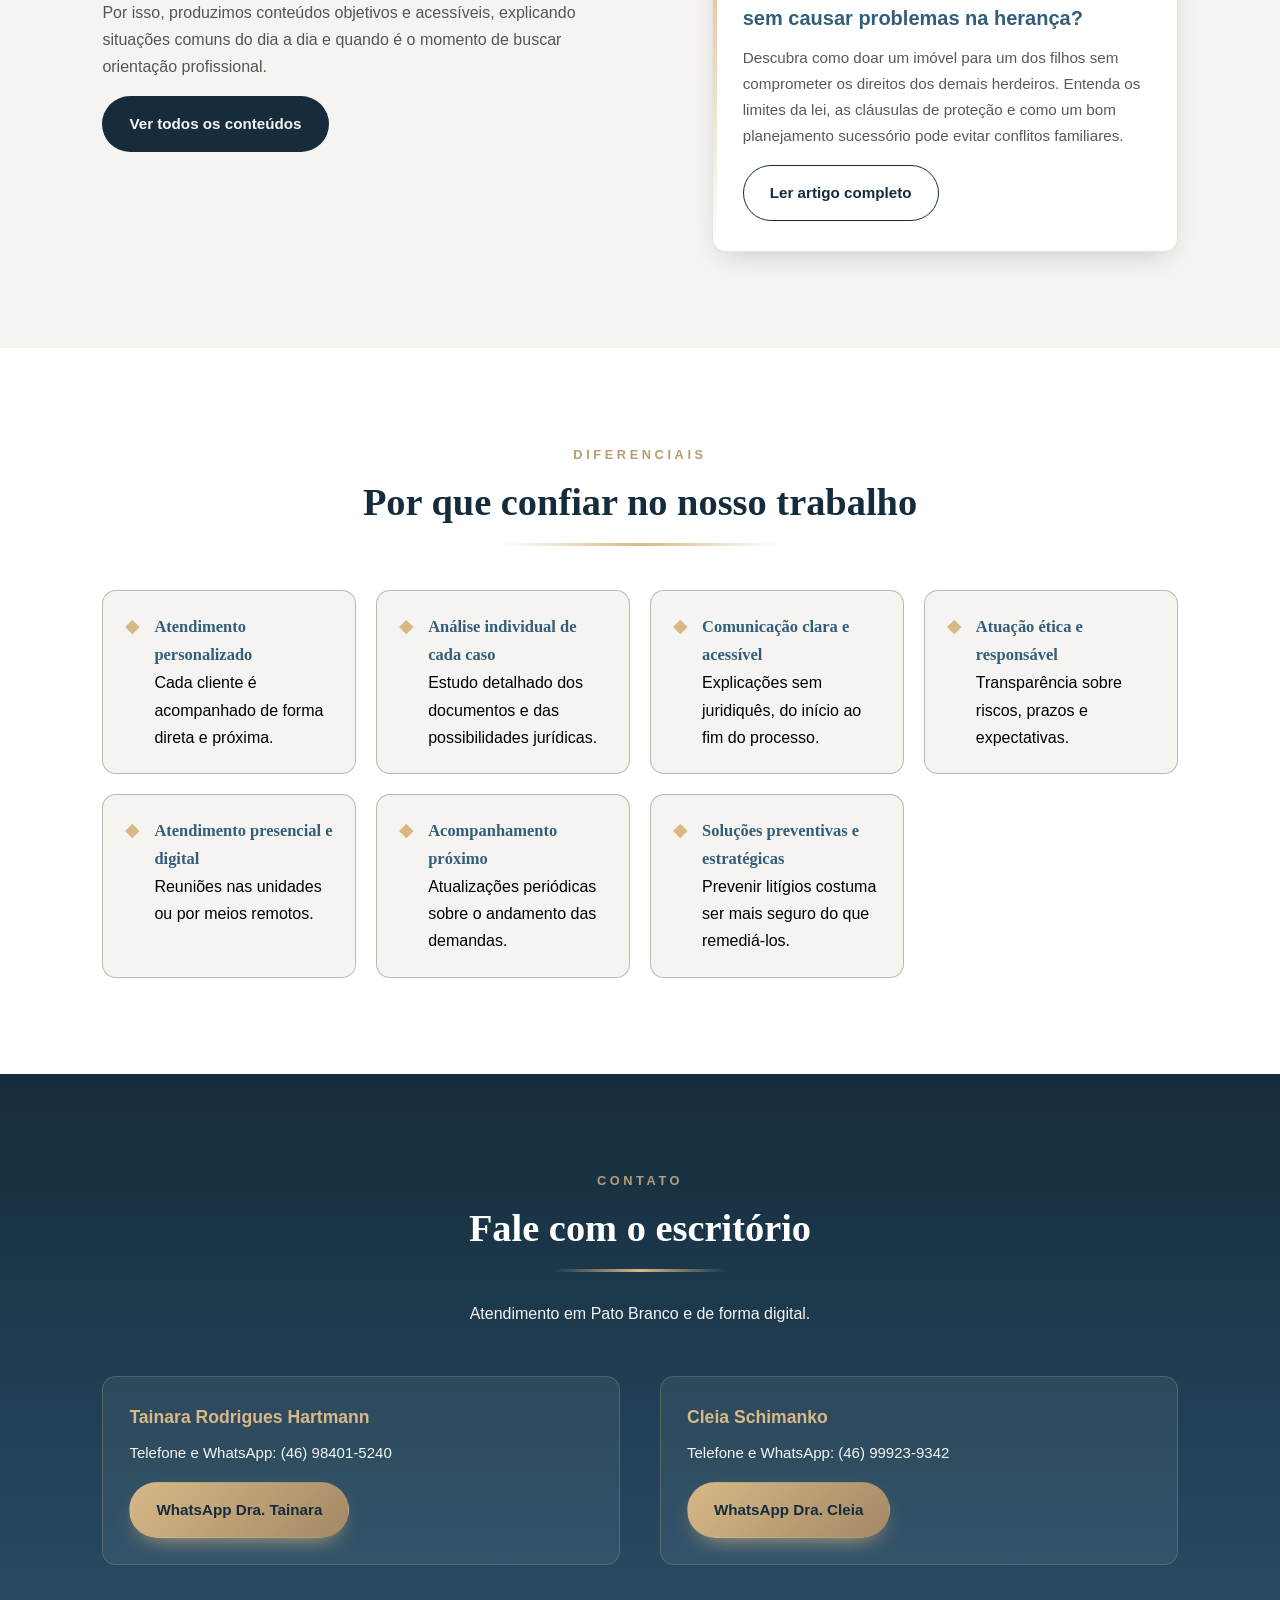
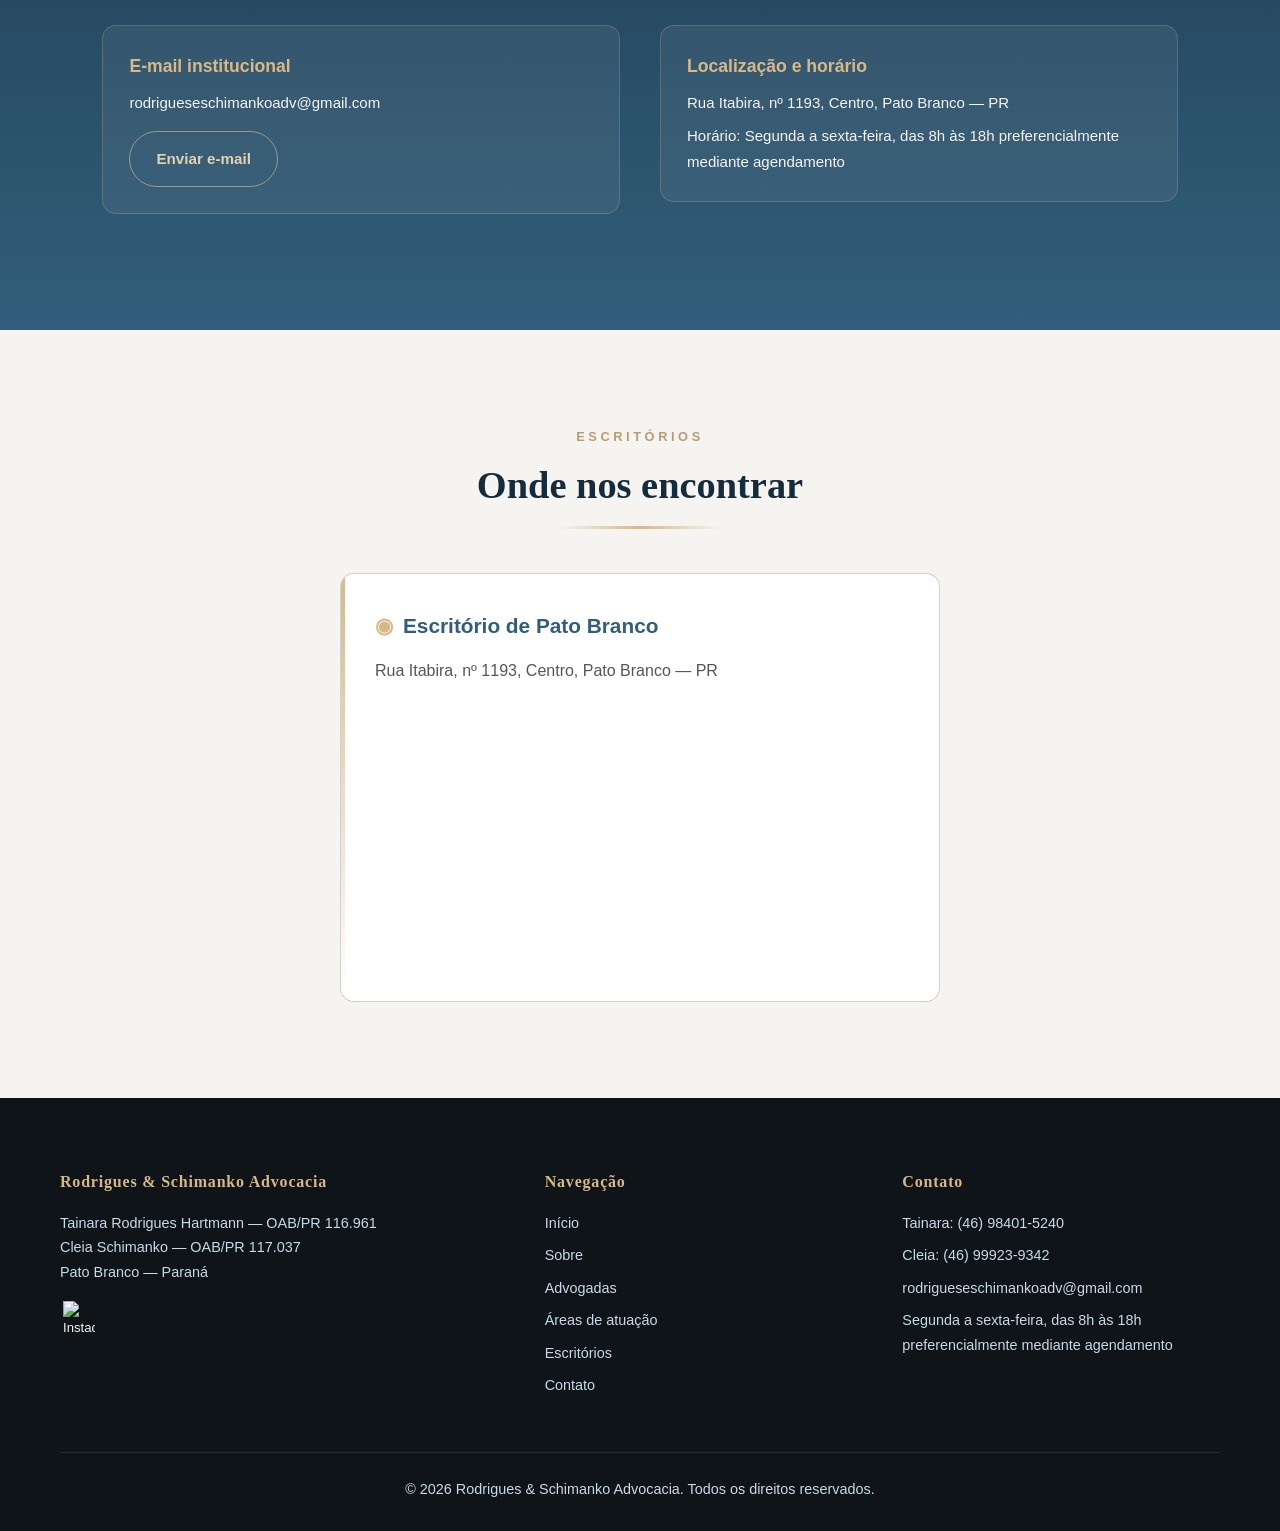
==== commit db295256: "fix: fixed security issue with external links not having rel noopener; refactor: moved article cards" ====
--- a/index.html
+++ b/index.html
@@ -3,51 +3,225 @@
   <head>
     <meta charset="UTF-8" />
     <meta name="viewport" content="width=device-width, initial-scale=1" />
+
+    <!-- SEO principal -->
     <title>Rodrigues &amp; Schimanko Advocacia Trabalhista e INSS — Pato Branco/PR</title>
     <meta
       name="description"
-      content="Escritório de advocacia em Pato Branco/PR. Direito Previdenciário, Trabalhista, Consumidor, Família, Inventários, Contratos e Civil. Atendimento presencial e online."
+      content="Escritório de advocacia em Pato Branco/PR. Atuação em Direito Previdenciário, Trabalhista, Consumidor, Família, Sucessões, Contratos e Civil."
     />
     <meta
       name="keywords"
-      content="advogado em Pato Branco, advocacia Pato Branco PR, advogado trabalhista, advogado previdenciário, advogado família, escritório de advocacia Paraná"
+      content="advogado Pato Branco, advogada Pato Branco, escritório de advocacia Pato Branco, advogado previdenciário Pato Branco, advogado trabalhista Pato Branco, advogado de família Pato Branco, inventário Pato Branco, direito do consumidor Pato Branco, Rodrigues Schimanko Advocacia"
     />
-    <meta name="robots" content="index, follow" />
+    <meta name="subject" content="Escritório de advocacia em Pato Branco - Rodrigues &amp; Schimanko Advocacia" />
+    <meta name="classification" content="Escritório de advocacia e serviços jurídicos" />
+
+    <!-- Autoria e idioma -->
+    <meta name="author" content="Rodrigues &amp; Schimanko Advocacia" />
+    <meta http-equiv="content-language" content="pt-BR" />
+
+    <!-- Indexação -->
+    <meta name="robots" content="index, follow, max-image-preview:large, max-snippet:-1, max-video-preview:-1" />
+    <meta name="googlebot" content="index, follow, max-image-preview:large, max-snippet:-1, max-video-preview:-1" />
+    <meta name="bingbot" content="index, follow, max-image-preview:large, max-snippet:-1, max-video-preview:-1" />
+
+    <!-- URL canônica -->
     <link rel="canonical" href="https://rodrigueseschimanko.adv.br/" />
 
-    <!-- OPEN GRAPH (Google + redes + IA) -->
-    <meta property="og:title" content="Rodrigues & Schimanko Advocacia Trabalhista e INSS - Pato Branco PR" />
+    <!-- Open Graph -->
+    <meta property="og:type" content="website" />
+    <meta property="og:locale" content="pt_BR" />
+    <meta property="og:site_name" content="Rodrigues &amp; Schimanko Advocacia" />
+    <meta property="og:title" content="Advogadas em Pato Branco/PR | Rodrigues &amp; Schimanko Advocacia" />
     <meta
       property="og:description"
-      content="Atendimento jurídico estratégico e personalizado em Pato Branco e região. Direito Previdenciário, Trabalhista, Família e Civil."
+      content="Conheça o escritório Rodrigues &amp; Schimanko Advocacia, suas advogadas e áreas de atuação em Pato Branco/PR, com atendimento presencial e digital."
     />
-    <meta property="og:type" content="website" />
     <meta property="og:url" content="https://rodrigueseschimanko.adv.br/" />
     <meta property="og:image" content="https://rodrigueseschimanko.adv.br/assets/logo.webp" />
+    <meta property="og:image:secure_url" content="https://rodrigueseschimanko.adv.br/assets/logo.webp" />
+    <meta property="og:image:type" content="image/webp" />
+    <meta property="og:image:alt" content="Rodrigues &amp; Schimanko Advocacia em Pato Branco, Paraná" />
+
+    <!-- Twitter/X -->
+    <meta name="twitter:card" content="summary_large_image" />
+    <meta name="twitter:title" content="Rodrigues &amp; Schimanko Advocacia | Pato Branco/PR" />
+    <meta
+      name="twitter:description"
+      content="Escritório de advocacia em Pato Branco com atuação Previdenciária, Trabalhista, Consumidor, Família, Sucessões, Contratos e Civil."
+    />
+    <meta name="twitter:image" content="https://rodrigueseschimanko.adv.br/assets/logo.webp" />
+    <meta name="twitter:image:alt" content="Rodrigues &amp; Schimanko Advocacia em Pato Branco, Paraná" />
+
+    <!-- Dados estruturados Schema.org -->
+    <script type="application/ld+json">
+{
+      "@context": "https://schema.org",
+      "@graph": [
+            {
+                  "@type": "WebSite",
+                  "@id": "https://rodrigueseschimanko.adv.br/#website",
+                  "url": "https://rodrigueseschimanko.adv.br/",
+                  "name": "Rodrigues & Schimanko Advocacia",
+                  "inLanguage": "pt-BR",
+                  "publisher": {
+                        "@id": "https://rodrigueseschimanko.adv.br/#organization"
+                  }
+            },
+            {
+                  "@type": [
+                        "Organization",
+                        "LegalService"
+                  ],
+                  "@id": "https://rodrigueseschimanko.adv.br/#organization",
+                  "name": "Rodrigues & Schimanko Advocacia",
+                  "url": "https://rodrigueseschimanko.adv.br/",
+                  "image": {
+                        "@id": "https://rodrigueseschimanko.adv.br/#logo"
+                  },
+                  "logo": {
+                        "@id": "https://rodrigueseschimanko.adv.br/#logo"
+                  },
+                  "telephone": "+55 46 98401-5240",
+                  "email": "rodrigueseschimankoadv@gmail.com",
+                  "address": {
+                        "@type": "PostalAddress",
+                        "streetAddress": "Rua Itabira, 1193, Centro",
+                        "addressLocality": "Pato Branco",
+                        "addressRegion": "PR",
+                        "addressCountry": "BR"
+                  },
+                  "areaServed": [
+                        {
+                              "@type": "City",
+                              "name": "Pato Branco"
+                        },
+                        {
+                              "@type": "State",
+                              "name": "Paraná"
+                        },
+                        {
+                              "@type": "Country",
+                              "name": "Brasil"
+                        }
+                  ],
+                  "sameAs": [
+                        "https://instagram.com/rodrigueseschimankoadv"
+                  ],
+                  "employee": [
+                        {
+                              "@id": "https://rodrigueseschimanko.adv.br/#tainara-rodrigues-hartmann"
+                        },
+                        {
+                              "@id": "https://rodrigueseschimanko.adv.br/#cleia-schimanko"
+                        }
+                  ],
+                  "knowsAbout": [
+                        "Direito Previdenciário",
+                        "Aposentadorias",
+                        "Auxílio-doença",
+                        "Salário-maternidade",
+                        "BPC/LOAS",
+                        "Auxílio-acidente",
+                        "Direito do Trabalho",
+                        "Verbas trabalhistas",
+                        "Horas extras",
+                        "Insalubridade",
+                        "Estabilidade gestante",
+                        "Acidente de trabalho",
+                        "Direito do Consumidor",
+                        "Direito de Família",
+                        "Divórcio",
+                        "Guarda",
+                        "Pensão alimentícia",
+                        "Inventários",
+                        "Direito das Sucessões",
+                        "Planejamento sucessório",
+                        "Contratos",
+                        "Direito Civil",
+                        "Assessoria jurídica"
+                  ]
+            },
+            {
+                  "@type": "ImageObject",
+                  "@id": "https://rodrigueseschimanko.adv.br/#logo",
+                  "url": "https://rodrigueseschimanko.adv.br/assets/logo.webp",
+                  "contentUrl": "https://rodrigueseschimanko.adv.br/assets/logo.webp",
+                  "caption": "Rodrigues & Schimanko Advocacia"
+            },
+            {
+                  "@type": "WebPage",
+                  "@id": "https://rodrigueseschimanko.adv.br/#webpage",
+                  "url": "https://rodrigueseschimanko.adv.br/",
+                  "name": "Rodrigues & Schimanko Advocacia | Advogadas em Pato Branco/PR",
+                  "description": "Escritório de advocacia em Pato Branco/PR com atuação em Direito Previdenciário, Trabalhista, Consumidor, Família, Sucessões, Contratos e Civil.",
+                  "isPartOf": {
+                        "@id": "https://rodrigueseschimanko.adv.br/#website"
+                  },
+                  "about": {
+                        "@id": "https://rodrigueseschimanko.adv.br/#organization"
+                  },
+                  "mainEntity": {
+                        "@id": "https://rodrigueseschimanko.adv.br/#organization"
+                  },
+                  "inLanguage": "pt-BR",
+                  "dateModified": "2026-08-10T23:44:00-03:00",
+                  "lastReviewed": "2026-08-10"
+            },
+            {
+                  "@type": "Person",
+                  "@id": "https://rodrigueseschimanko.adv.br/#tainara-rodrigues-hartmann",
+                  "name": "Tainara Rodrigues Hartmann",
+                  "jobTitle": "Advogada",
+                  "image": "https://rodrigueseschimanko.adv.br/assets/tainara.webp",
+                  "worksFor": {
+                        "@id": "https://rodrigueseschimanko.adv.br/#organization"
+                  },
+                  "memberOf": {
+                        "@id": "https://rodrigueseschimanko.adv.br/#organization"
+                  },
+                  "sameAs": [
+                        "https://www.instagram.com/tainararodrigueshadv"
+                  ],
+                  "knowsAbout": [
+                        "Direito Previdenciário",
+                        "Direito do Trabalho",
+                        "Direito do Consumidor",
+                        "Assessoria jurídica"
+                  ]
+            },
+            {
+                  "@type": "Person",
+                  "@id": "https://rodrigueseschimanko.adv.br/#cleia-schimanko",
+                  "name": "Cleia Schimanko",
+                  "jobTitle": "Advogada",
+                  "image": "https://rodrigueseschimanko.adv.br/assets/cleia.webp",
+                  "worksFor": {
+                        "@id": "https://rodrigueseschimanko.adv.br/#organization"
+                  },
+                  "memberOf": {
+                        "@id": "https://rodrigueseschimanko.adv.br/#organization"
+                  },
+                  "sameAs": [
+                        "https://www.instagram.com/cleiaschimanko.adv"
+                  ],
+                  "knowsAbout": [
+                        "Direito de Família",
+                        "Inventários",
+                        "Direito das Sucessões",
+                        "Contratos e distratos",
+                        "Direito Civil",
+                        "Assessoria jurídica"
+                  ]
+            }
+      ]
+}
+    </script>
 
     <!-- FAVICON -->
-    <link rel="icon" type="image/png-icon" href="assets/logo.webp" />
-
-    <!-- DADOS ESTRUTURADOS (CRÍTICO PARA IA + GOOGLE) -->
-    <script type="application/ld+json">
-      {
-        "@context": "https://schema.org",
-        "@type": "LegalService",
-        "name": "Rodrigues & Schimanko Advocacia",
-        "image": "https://rodrigueseschimanko.adv.br/assets/logo.webp",
-        "address": {
-          "@type": "PostalAddress",
-          "streetAddress": "Rua Itabira, 1193",
-          "addressLocality": "Pato Branco",
-          "addressRegion": "PR",
-          "addressCountry": "BR"
-        },
-        "areaServed": "Brasil",
-        "url": "https://rodrigueseschimanko.adv.br",
-        "telephone": "+5546984015240",
-        "sameAs": ["https://instagram.com/rodrigueseschimankoadv"]
-      }
-    </script>
+    <link rel="icon" type="image/webp" href="/assets/logo.webp" />
+
     <link rel="stylesheet" href="style/general.css" />
     <link rel="stylesheet" href="style/home.css" />
   </head>
@@ -73,12 +247,12 @@
       <!-- ============ HERO ============ -->
       <section class="hero" id="inicio">
         <span class="hero-glyph" aria-hidden="true">§</span>
-        <img src="assets/front.webp" />
+        <img src="assets/front.webp" alt="Rodrigues &amp; Schimanko Advocacia em Pato Branco, Paraná" />
         <h1 class="reveal d1">Advocacia estratégica, responsável e <em>próxima de você</em>.</h1>
         <p class="eyebrow reveal">Pato Branco • Chopinzinho e região — Paraná | Online para todo o Brasil</p>
         <p class="reveal d2">Atuação jurídica pautada na ética, na confiança e na busca pelas melhores soluções para cada cliente.</p>
         <div class="hero-actions reveal d3">
-          <a class="btn filled" target="_blank" href="https://share.google/lxisB7lsa7VWLOY6t">Conheça nosso escritório</a>
+          <a class="btn filled" target="_blank" rel="noopener" href="https://share.google/lxisB7lsa7VWLOY6t">Conheça nosso escritório</a>
           <a class="btn hollow" href="#contato">Fale conosco</a>
         </div>
       </section>
@@ -93,11 +267,11 @@
               <div class="rule"></div>
             </div>
             <p class="lead">
-              O escritório Rodrigues &amp; Schimanko Advocacia oferece atendimento jurídico personalizado, responsável e estratégico,
+              O escritório <strong>Rodrigues &amp; Schimanko Advocacia, em Pato Branco/PR</strong>, oferece atendimento jurídico personalizado, responsável e estratégico,
               buscando compreender as necessidades de cada cliente e apresentar soluções jurídicas seguras e eficientes.
             </p>
             <p class="lead">
-              Com um escritório em Pato Branco Paraná, atuamos em diferentes áreas do Direito, tanto na prevenção de conflitos quanto na
+              Com escritório localizado em <strong>Pato Branco, Paraná</strong>, atuamos em Direito Previdenciário, Direito do Trabalho, Direito do Consumidor, Direito de Família, Sucessões, Contratos e Direito Civil, tanto na prevenção de conflitos quanto na
               representação em processos judiciais e administrativos.
             </p>
             <p class="lead">
@@ -160,7 +334,7 @@
               <h3>Cleia Schimanko</h3>
               <div style="display: flex; align-items: center">
                 <span class="oab">Advogada — OAB/PR 117.037</span>
-                <a class="instagram-tag" target="_blank" href="https://www.instagram.com/cleiaschimanko.adv?igsh=MWl0bTE0YjZoZmprYg==">
+                <a class="instagram-tag" target="_blank" rel="noopener" href="https://www.instagram.com/cleiaschimanko.adv?igsh=MWl0bTE0YjZoZmprYg==">
                   @cleiaschimanko.adv
                 </a>
               </div>
@@ -457,7 +631,7 @@
             <p>Cleia Schimanko — OAB/PR 117.037</p>
             <p>Pato Branco — Paraná</p>
             <div class="social">
-              <a href="https://instagram.com/rodrigueseschimankoadv" target="_blank" class="instagram-link">
+              <a href="https://instagram.com/rodrigueseschimankoadv" target="_blank" rel="noopener" class="instagram-link">
                 <img src="https://static.cdnlogo.com/logos/i/92/instagram.svg" alt="Instagram Profile" class="instagram-icon" />
               </a>
             </div>
@@ -488,4 +662,4 @@
         </div>
       </div>
   </body>
-</html>
+</html>
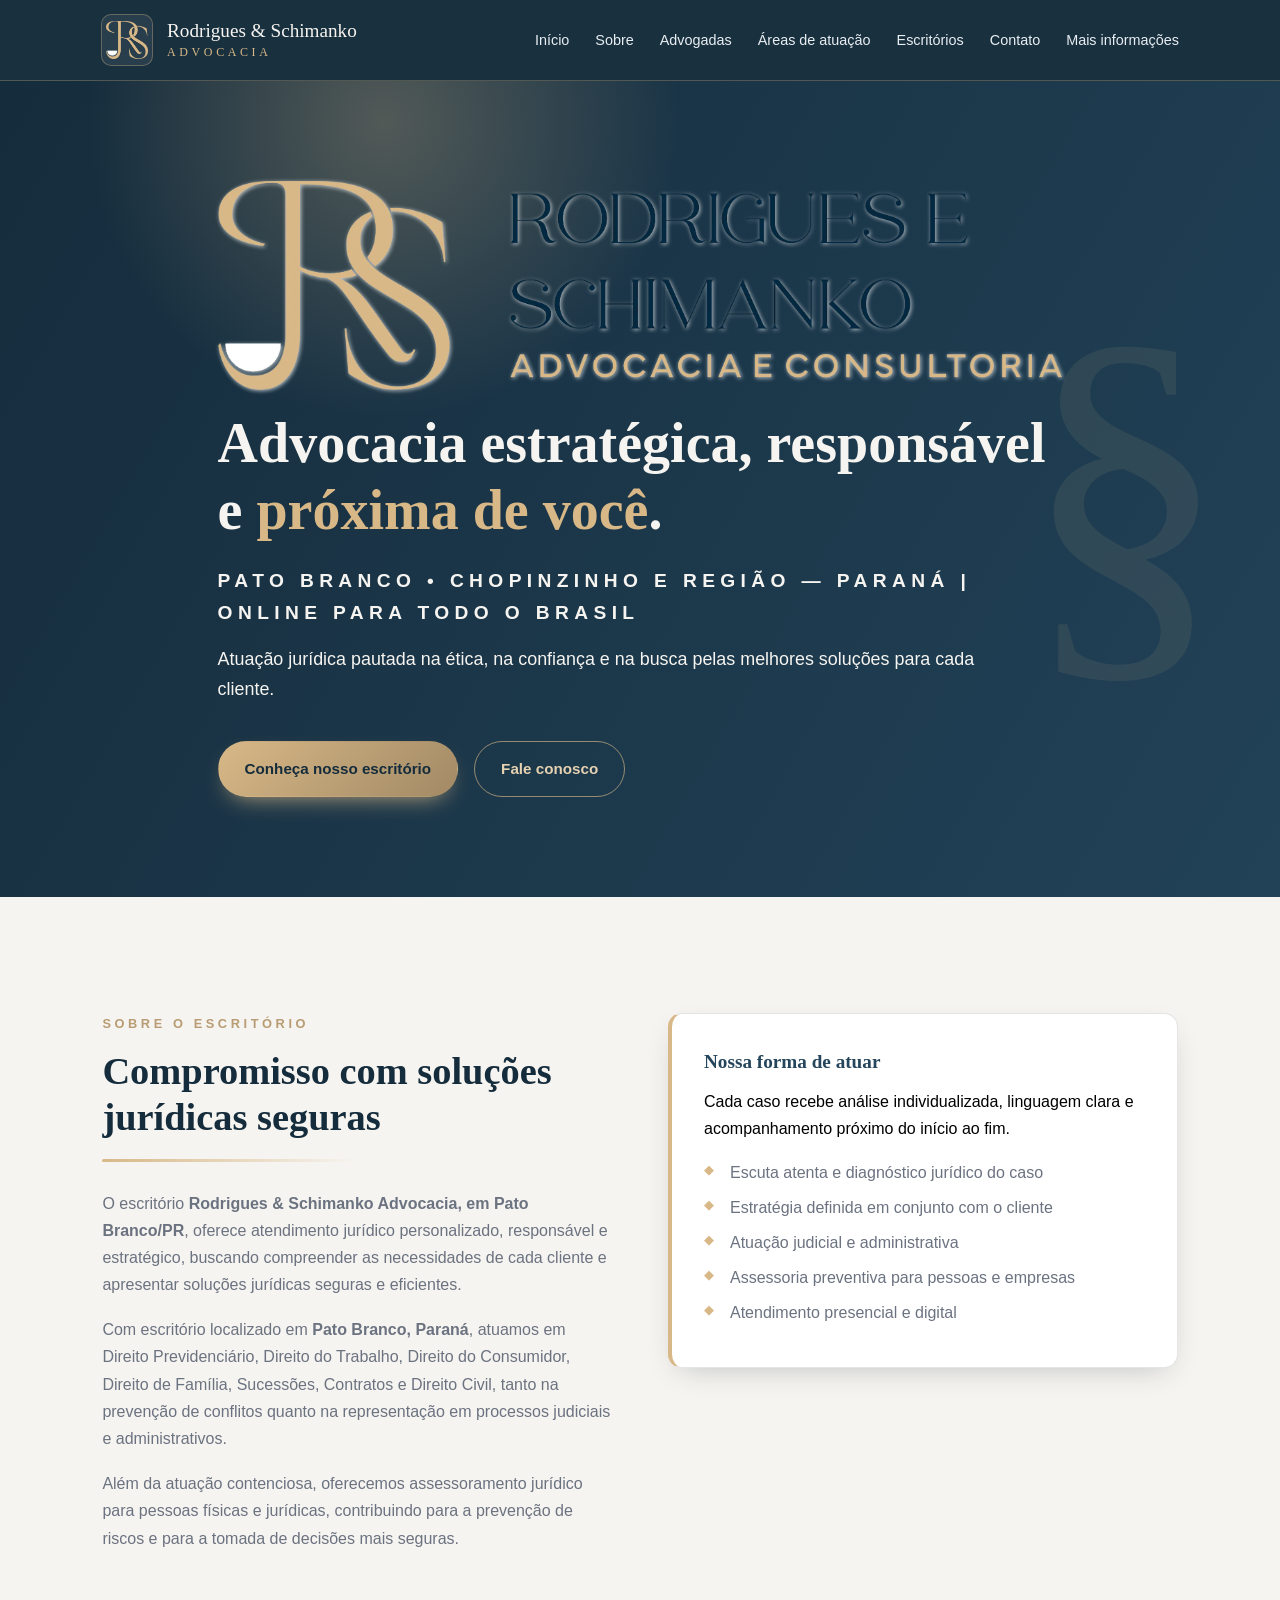
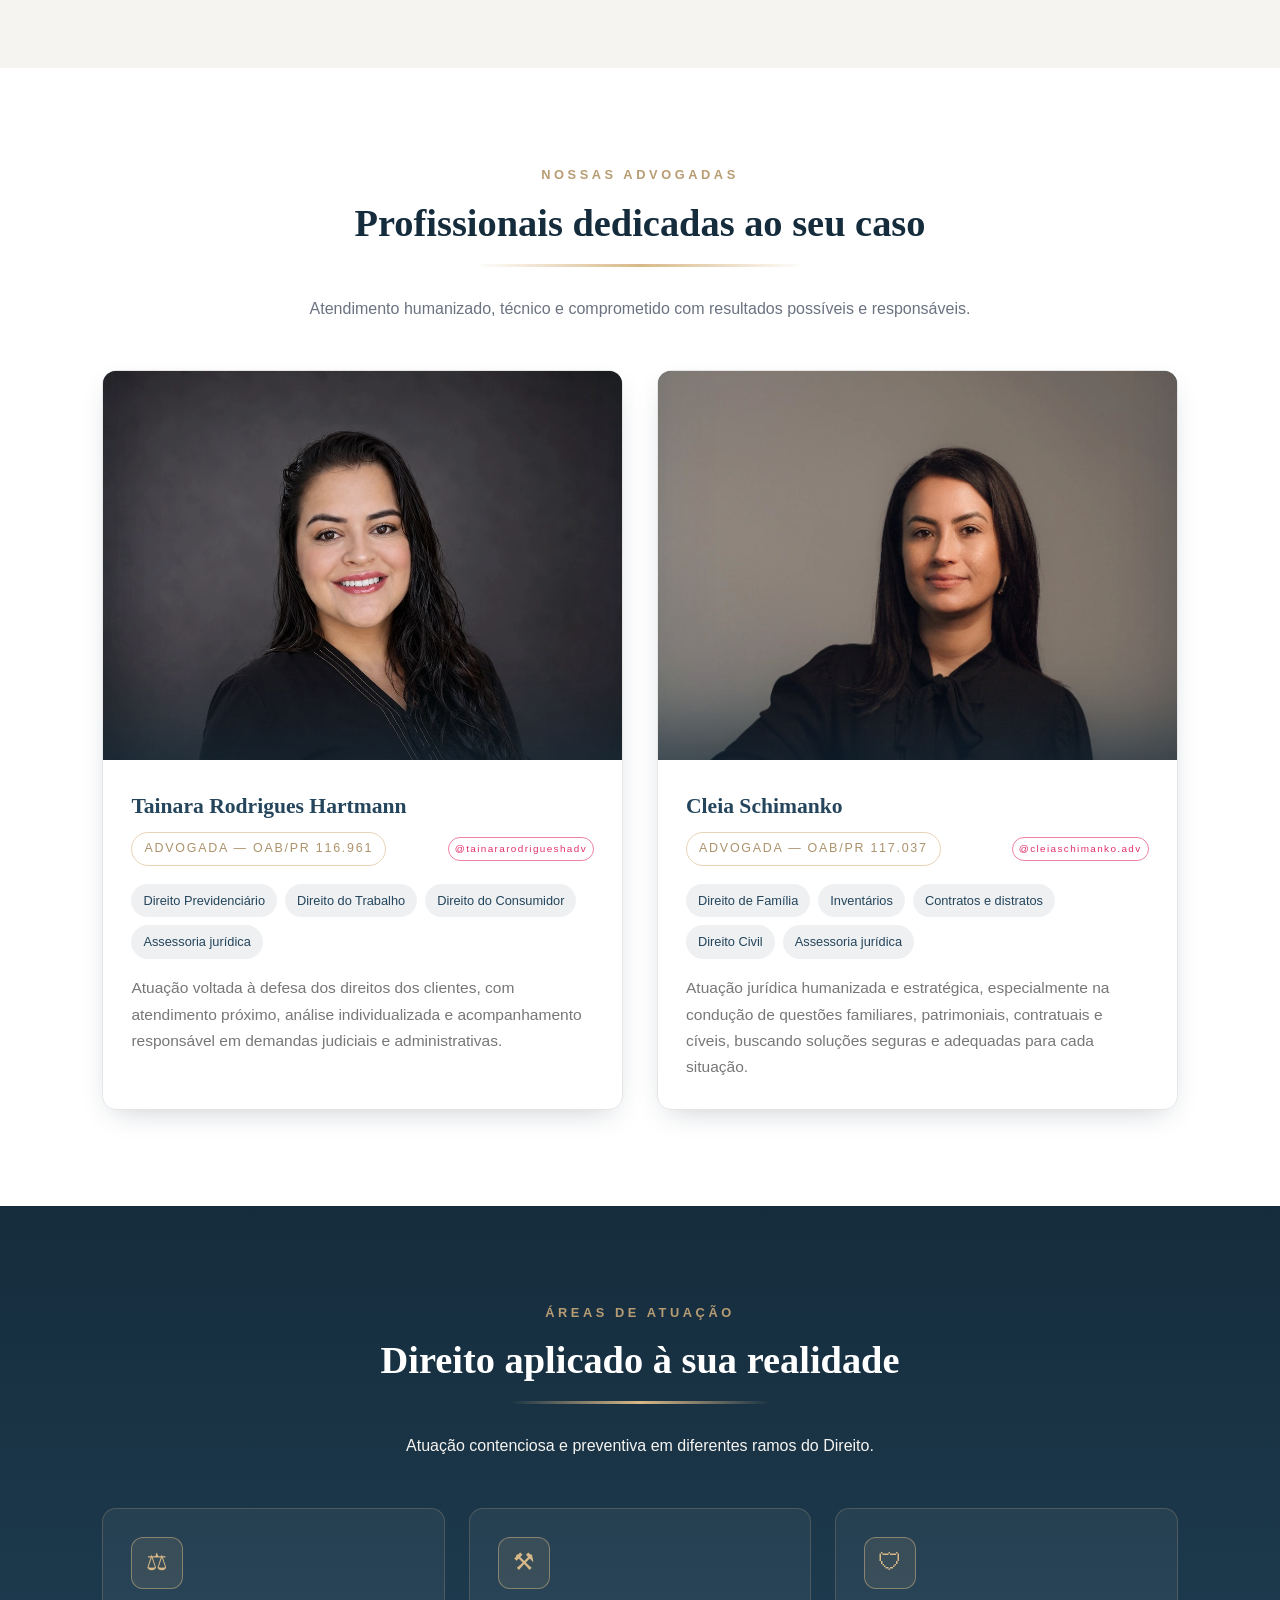
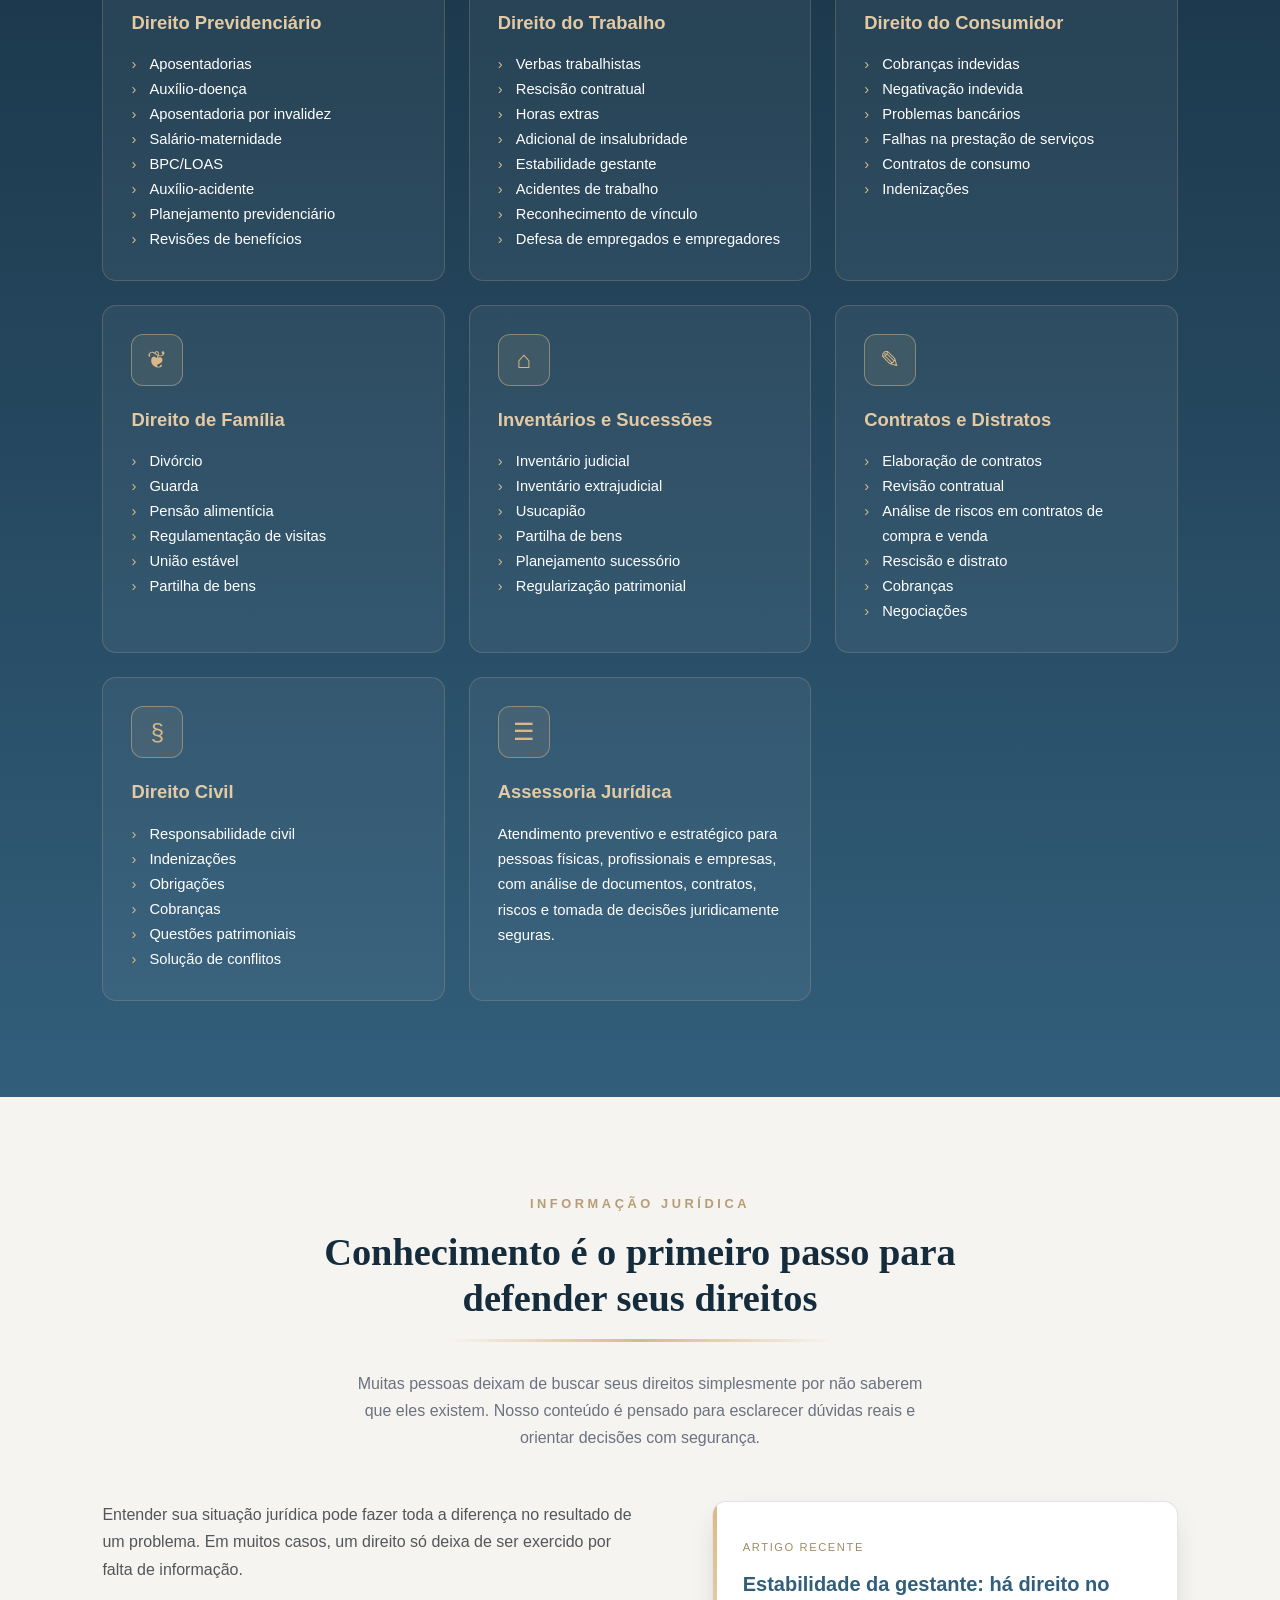
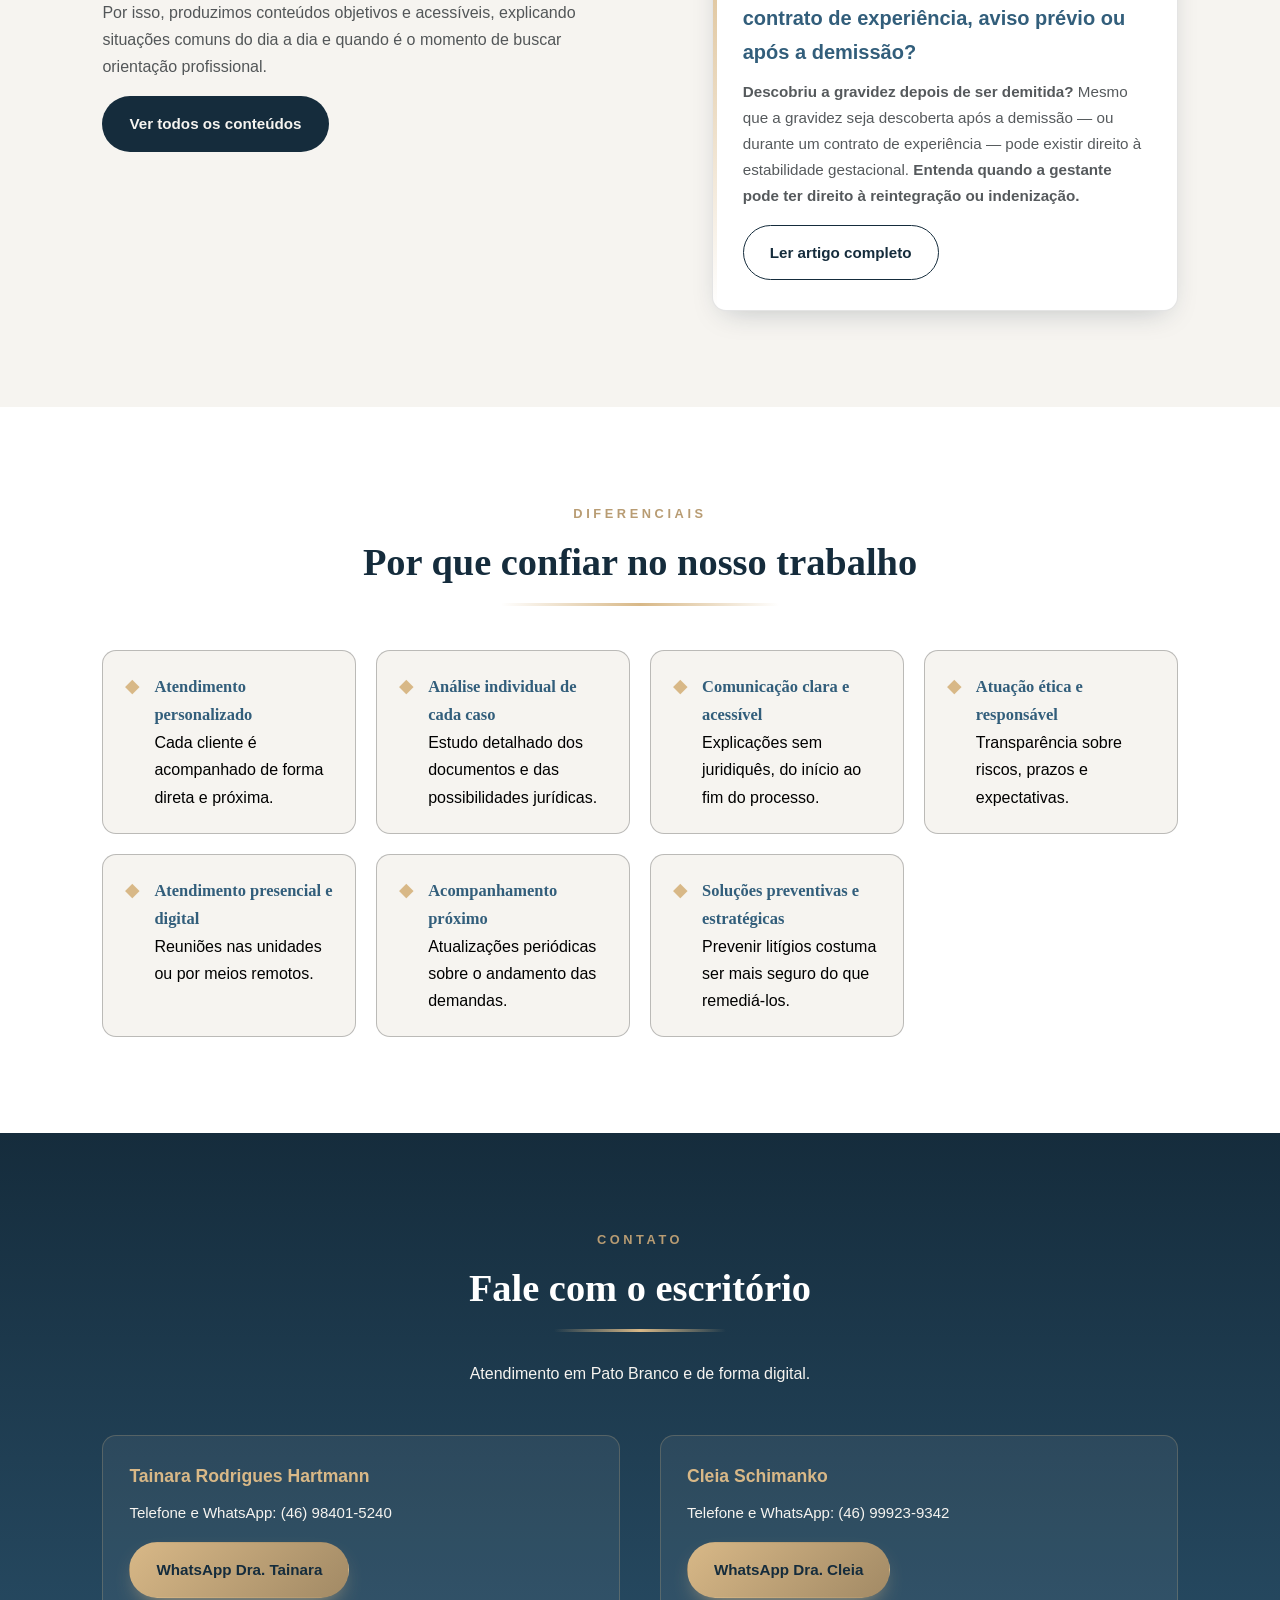
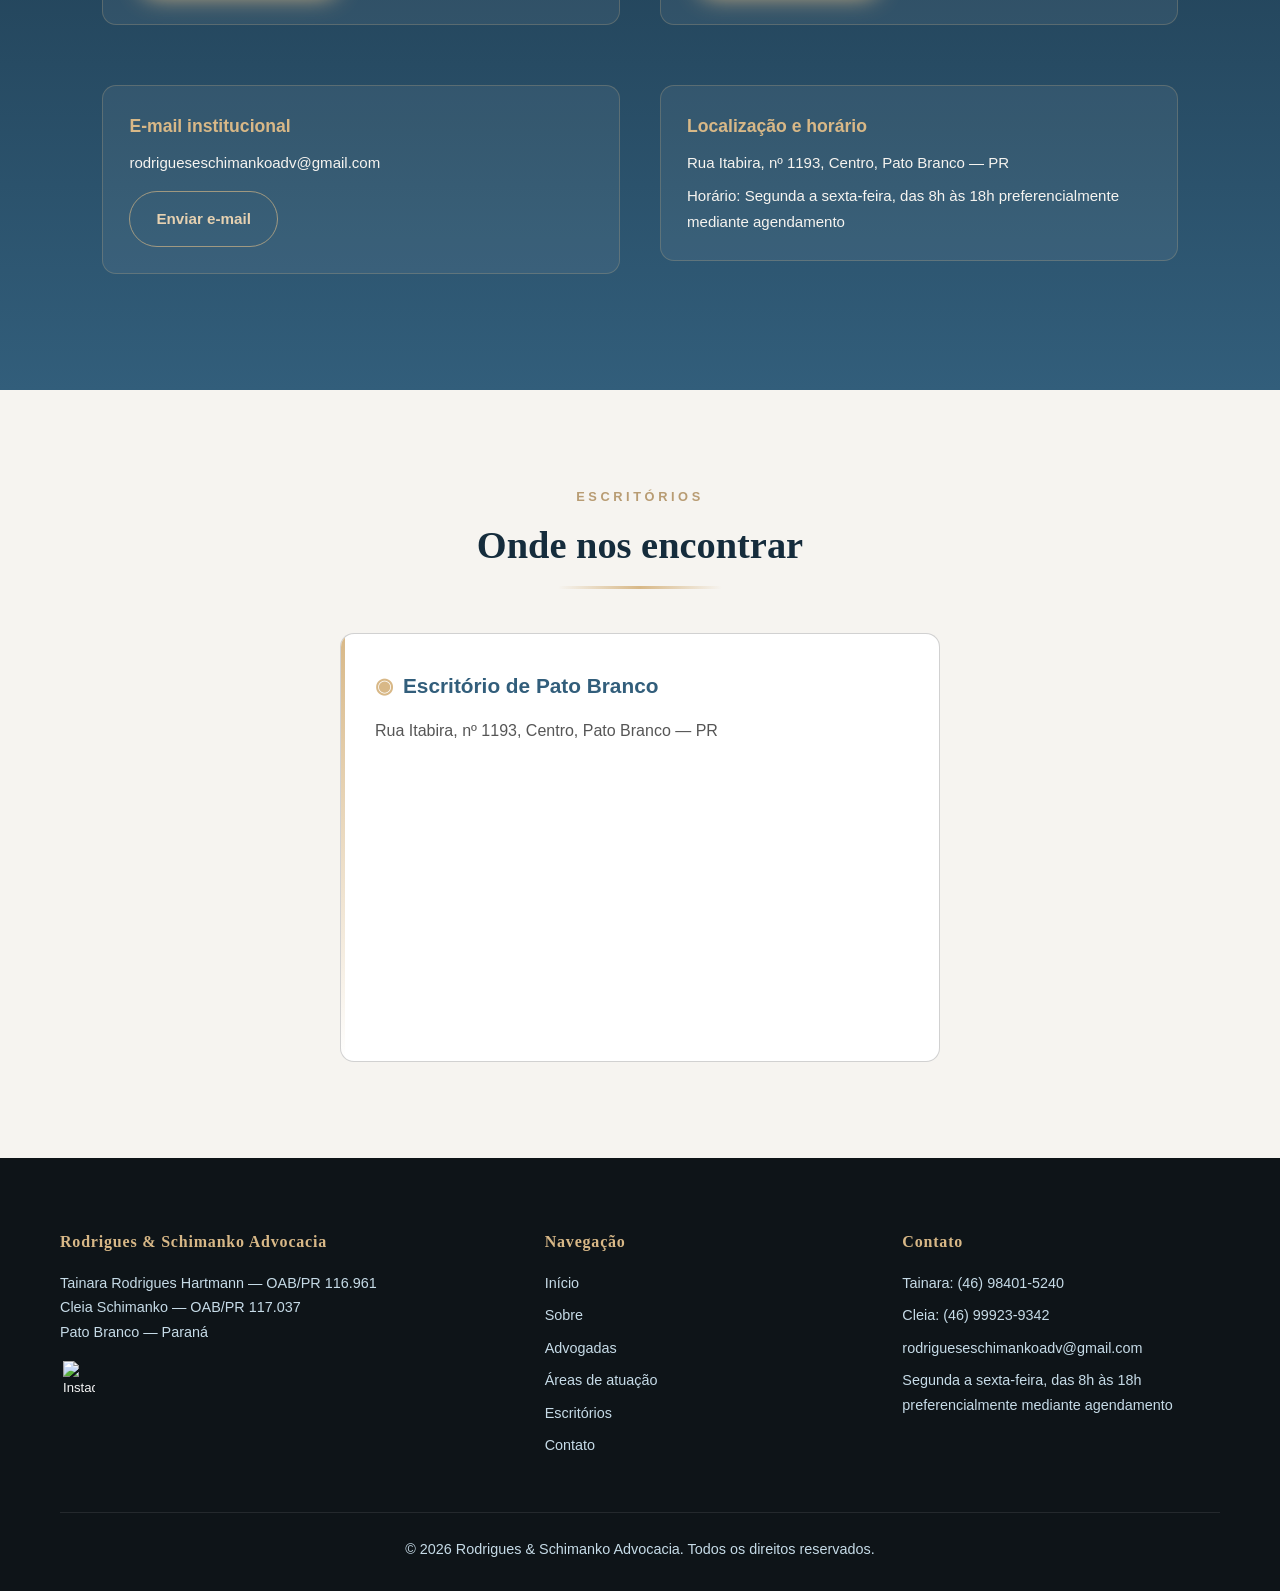
==== commit 91b014e3: "feat: added a new post about stability for pregnant workers." ====
--- a/index.html
+++ b/index.html
@@ -56,167 +56,153 @@
 
     <!-- Dados estruturados Schema.org -->
     <script type="application/ld+json">
-{
-      "@context": "https://schema.org",
-      "@graph": [
-            {
-                  "@type": "WebSite",
-                  "@id": "https://rodrigueseschimanko.adv.br/#website",
-                  "url": "https://rodrigueseschimanko.adv.br/",
-                  "name": "Rodrigues & Schimanko Advocacia",
-                  "inLanguage": "pt-BR",
-                  "publisher": {
-                        "@id": "https://rodrigueseschimanko.adv.br/#organization"
-                  }
-            },
-            {
-                  "@type": [
-                        "Organization",
-                        "LegalService"
-                  ],
-                  "@id": "https://rodrigueseschimanko.adv.br/#organization",
-                  "name": "Rodrigues & Schimanko Advocacia",
-                  "url": "https://rodrigueseschimanko.adv.br/",
-                  "image": {
-                        "@id": "https://rodrigueseschimanko.adv.br/#logo"
-                  },
-                  "logo": {
-                        "@id": "https://rodrigueseschimanko.adv.br/#logo"
-                  },
-                  "telephone": "+55 46 98401-5240",
-                  "email": "rodrigueseschimankoadv@gmail.com",
-                  "address": {
-                        "@type": "PostalAddress",
-                        "streetAddress": "Rua Itabira, 1193, Centro",
-                        "addressLocality": "Pato Branco",
-                        "addressRegion": "PR",
-                        "addressCountry": "BR"
-                  },
-                  "areaServed": [
-                        {
-                              "@type": "City",
-                              "name": "Pato Branco"
-                        },
-                        {
-                              "@type": "State",
-                              "name": "Paraná"
-                        },
-                        {
-                              "@type": "Country",
-                              "name": "Brasil"
-                        }
-                  ],
-                  "sameAs": [
-                        "https://instagram.com/rodrigueseschimankoadv"
-                  ],
-                  "employee": [
-                        {
-                              "@id": "https://rodrigueseschimanko.adv.br/#tainara-rodrigues-hartmann"
-                        },
-                        {
-                              "@id": "https://rodrigueseschimanko.adv.br/#cleia-schimanko"
-                        }
-                  ],
-                  "knowsAbout": [
-                        "Direito Previdenciário",
-                        "Aposentadorias",
-                        "Auxílio-doença",
-                        "Salário-maternidade",
-                        "BPC/LOAS",
-                        "Auxílio-acidente",
-                        "Direito do Trabalho",
-                        "Verbas trabalhistas",
-                        "Horas extras",
-                        "Insalubridade",
-                        "Estabilidade gestante",
-                        "Acidente de trabalho",
-                        "Direito do Consumidor",
-                        "Direito de Família",
-                        "Divórcio",
-                        "Guarda",
-                        "Pensão alimentícia",
-                        "Inventários",
-                        "Direito das Sucessões",
-                        "Planejamento sucessório",
-                        "Contratos",
-                        "Direito Civil",
-                        "Assessoria jurídica"
-                  ]
-            },
-            {
-                  "@type": "ImageObject",
-                  "@id": "https://rodrigueseschimanko.adv.br/#logo",
-                  "url": "https://rodrigueseschimanko.adv.br/assets/logo.webp",
-                  "contentUrl": "https://rodrigueseschimanko.adv.br/assets/logo.webp",
-                  "caption": "Rodrigues & Schimanko Advocacia"
-            },
-            {
-                  "@type": "WebPage",
-                  "@id": "https://rodrigueseschimanko.adv.br/#webpage",
-                  "url": "https://rodrigueseschimanko.adv.br/",
-                  "name": "Rodrigues & Schimanko Advocacia | Advogadas em Pato Branco/PR",
-                  "description": "Escritório de advocacia em Pato Branco/PR com atuação em Direito Previdenciário, Trabalhista, Consumidor, Família, Sucessões, Contratos e Civil.",
-                  "isPartOf": {
-                        "@id": "https://rodrigueseschimanko.adv.br/#website"
-                  },
-                  "about": {
-                        "@id": "https://rodrigueseschimanko.adv.br/#organization"
-                  },
-                  "mainEntity": {
-                        "@id": "https://rodrigueseschimanko.adv.br/#organization"
-                  },
-                  "inLanguage": "pt-BR",
-                  "dateModified": "2026-08-10T23:44:00-03:00",
-                  "lastReviewed": "2026-08-10"
-            },
-            {
-                  "@type": "Person",
-                  "@id": "https://rodrigueseschimanko.adv.br/#tainara-rodrigues-hartmann",
-                  "name": "Tainara Rodrigues Hartmann",
-                  "jobTitle": "Advogada",
-                  "image": "https://rodrigueseschimanko.adv.br/assets/tainara.webp",
-                  "worksFor": {
-                        "@id": "https://rodrigueseschimanko.adv.br/#organization"
-                  },
-                  "memberOf": {
-                        "@id": "https://rodrigueseschimanko.adv.br/#organization"
-                  },
-                  "sameAs": [
-                        "https://www.instagram.com/tainararodrigueshadv"
-                  ],
-                  "knowsAbout": [
-                        "Direito Previdenciário",
-                        "Direito do Trabalho",
-                        "Direito do Consumidor",
-                        "Assessoria jurídica"
-                  ]
-            },
-            {
-                  "@type": "Person",
-                  "@id": "https://rodrigueseschimanko.adv.br/#cleia-schimanko",
-                  "name": "Cleia Schimanko",
-                  "jobTitle": "Advogada",
-                  "image": "https://rodrigueseschimanko.adv.br/assets/cleia.webp",
-                  "worksFor": {
-                        "@id": "https://rodrigueseschimanko.adv.br/#organization"
-                  },
-                  "memberOf": {
-                        "@id": "https://rodrigueseschimanko.adv.br/#organization"
-                  },
-                  "sameAs": [
-                        "https://www.instagram.com/cleiaschimanko.adv"
-                  ],
-                  "knowsAbout": [
-                        "Direito de Família",
-                        "Inventários",
-                        "Direito das Sucessões",
-                        "Contratos e distratos",
-                        "Direito Civil",
-                        "Assessoria jurídica"
-                  ]
+      {
+        "@context": "https://schema.org",
+        "@graph": [
+          {
+            "@type": "WebSite",
+            "@id": "https://rodrigueseschimanko.adv.br/#website",
+            "url": "https://rodrigueseschimanko.adv.br/",
+            "name": "Rodrigues & Schimanko Advocacia",
+            "inLanguage": "pt-BR",
+            "publisher": {
+              "@id": "https://rodrigueseschimanko.adv.br/#organization"
             }
-      ]
-}
+          },
+          {
+            "@type": ["Organization", "LegalService"],
+            "@id": "https://rodrigueseschimanko.adv.br/#organization",
+            "name": "Rodrigues & Schimanko Advocacia",
+            "url": "https://rodrigueseschimanko.adv.br/",
+            "image": {
+              "@id": "https://rodrigueseschimanko.adv.br/#logo"
+            },
+            "logo": {
+              "@id": "https://rodrigueseschimanko.adv.br/#logo"
+            },
+            "telephone": "+55 46 98401-5240",
+            "email": "rodrigueseschimankoadv@gmail.com",
+            "address": {
+              "@type": "PostalAddress",
+              "streetAddress": "Rua Itabira, 1193, Centro",
+              "addressLocality": "Pato Branco",
+              "addressRegion": "PR",
+              "addressCountry": "BR"
+            },
+            "areaServed": [
+              {
+                "@type": "City",
+                "name": "Pato Branco"
+              },
+              {
+                "@type": "State",
+                "name": "Paraná"
+              },
+              {
+                "@type": "Country",
+                "name": "Brasil"
+              }
+            ],
+            "sameAs": ["https://instagram.com/rodrigueseschimankoadv"],
+            "employee": [
+              {
+                "@id": "https://rodrigueseschimanko.adv.br/#tainara-rodrigues-hartmann"
+              },
+              {
+                "@id": "https://rodrigueseschimanko.adv.br/#cleia-schimanko"
+              }
+            ],
+            "knowsAbout": [
+              "Direito Previdenciário",
+              "Aposentadorias",
+              "Auxílio-doença",
+              "Salário-maternidade",
+              "BPC/LOAS",
+              "Auxílio-acidente",
+              "Direito do Trabalho",
+              "Verbas trabalhistas",
+              "Horas extras",
+              "Insalubridade",
+              "Estabilidade gestante",
+              "Acidente de trabalho",
+              "Direito do Consumidor",
+              "Direito de Família",
+              "Divórcio",
+              "Guarda",
+              "Pensão alimentícia",
+              "Inventários",
+              "Direito das Sucessões",
+              "Planejamento sucessório",
+              "Contratos",
+              "Direito Civil",
+              "Assessoria jurídica"
+            ]
+          },
+          {
+            "@type": "ImageObject",
+            "@id": "https://rodrigueseschimanko.adv.br/#logo",
+            "url": "https://rodrigueseschimanko.adv.br/assets/logo.webp",
+            "contentUrl": "https://rodrigueseschimanko.adv.br/assets/logo.webp",
+            "caption": "Rodrigues & Schimanko Advocacia"
+          },
+          {
+            "@type": "WebPage",
+            "@id": "https://rodrigueseschimanko.adv.br/#webpage",
+            "url": "https://rodrigueseschimanko.adv.br/",
+            "name": "Rodrigues & Schimanko Advocacia | Advogadas em Pato Branco/PR",
+            "description": "Escritório de advocacia em Pato Branco/PR com atuação em Direito Previdenciário, Trabalhista, Consumidor, Família, Sucessões, Contratos e Civil.",
+            "isPartOf": {
+              "@id": "https://rodrigueseschimanko.adv.br/#website"
+            },
+            "about": {
+              "@id": "https://rodrigueseschimanko.adv.br/#organization"
+            },
+            "mainEntity": {
+              "@id": "https://rodrigueseschimanko.adv.br/#organization"
+            },
+            "inLanguage": "pt-BR",
+            "dateModified": "2026-08-11T02:30:00-03:00",
+            "lastReviewed": "2026-08-11"
+          },
+          {
+            "@type": "Person",
+            "@id": "https://rodrigueseschimanko.adv.br/#tainara-rodrigues-hartmann",
+            "name": "Tainara Rodrigues Hartmann",
+            "jobTitle": "Advogada",
+            "image": "https://rodrigueseschimanko.adv.br/assets/tainara.webp",
+            "worksFor": {
+              "@id": "https://rodrigueseschimanko.adv.br/#organization"
+            },
+            "memberOf": {
+              "@id": "https://rodrigueseschimanko.adv.br/#organization"
+            },
+            "sameAs": ["https://www.instagram.com/tainararodrigueshadv"],
+            "knowsAbout": ["Direito Previdenciário", "Direito do Trabalho", "Direito do Consumidor", "Assessoria jurídica"]
+          },
+          {
+            "@type": "Person",
+            "@id": "https://rodrigueseschimanko.adv.br/#cleia-schimanko",
+            "name": "Cleia Schimanko",
+            "jobTitle": "Advogada",
+            "image": "https://rodrigueseschimanko.adv.br/assets/cleia.webp",
+            "worksFor": {
+              "@id": "https://rodrigueseschimanko.adv.br/#organization"
+            },
+            "memberOf": {
+              "@id": "https://rodrigueseschimanko.adv.br/#organization"
+            },
+            "sameAs": ["https://www.instagram.com/cleiaschimanko.adv"],
+            "knowsAbout": [
+              "Direito de Família",
+              "Inventários",
+              "Direito das Sucessões",
+              "Contratos e distratos",
+              "Direito Civil",
+              "Assessoria jurídica"
+            ]
+          }
+        ]
+      }
     </script>
 
     <!-- FAVICON -->
@@ -267,11 +253,13 @@
               <div class="rule"></div>
             </div>
             <p class="lead">
-              O escritório <strong>Rodrigues &amp; Schimanko Advocacia, em Pato Branco/PR</strong>, oferece atendimento jurídico personalizado, responsável e estratégico,
-              buscando compreender as necessidades de cada cliente e apresentar soluções jurídicas seguras e eficientes.
+              O escritório <strong>Rodrigues &amp; Schimanko Advocacia, em Pato Branco/PR</strong>, oferece atendimento jurídico
+              personalizado, responsável e estratégico, buscando compreender as necessidades de cada cliente e apresentar soluções jurídicas
+              seguras e eficientes.
             </p>
             <p class="lead">
-              Com escritório localizado em <strong>Pato Branco, Paraná</strong>, atuamos em Direito Previdenciário, Direito do Trabalho, Direito do Consumidor, Direito de Família, Sucessões, Contratos e Direito Civil, tanto na prevenção de conflitos quanto na
+              Com escritório localizado em <strong>Pato Branco, Paraná</strong>, atuamos em Direito Previdenciário, Direito do Trabalho,
+              Direito do Consumidor, Direito de Família, Sucessões, Contratos e Direito Civil, tanto na prevenção de conflitos quanto na
               representação em processos judiciais e administrativos.
             </p>
             <p class="lead">
@@ -311,7 +299,12 @@
               <h3>Tainara Rodrigues Hartmann</h3>
               <div style="display: flex; align-items: center">
                 <span class="oab">Advogada — OAB/PR 116.961</span>
-                <a class="instagram-tag" href="https://www.instagram.com/tainararodrigueshadv?igsh=MWw3bnI5ZWpxem44Zg==" target="_blank">
+                <a
+                  class="instagram-tag"
+                  href="https://www.instagram.com/tainararodrigueshadv?igsh=MWw3bnI5ZWpxem44Zg=="
+                  target="_blank"
+                  rel="noopener"
+                >
                   @tainararodrigueshadv
                 </a>
               </div>
@@ -334,7 +327,12 @@
               <h3>Cleia Schimanko</h3>
               <div style="display: flex; align-items: center">
                 <span class="oab">Advogada — OAB/PR 117.037</span>
-                <a class="instagram-tag" target="_blank" rel="noopener" href="https://www.instagram.com/cleiaschimanko.adv?igsh=MWl0bTE0YjZoZmprYg==">
+                <a
+                  class="instagram-tag"
+                  target="_blank"
+                  rel="noopener"
+                  href="https://www.instagram.com/cleiaschimanko.adv?igsh=MWl0bTE0YjZoZmprYg=="
+                >
                   @cleiaschimanko.adv
                 </a>
               </div>
@@ -486,18 +484,19 @@
               orientação profissional.
             </p>
 
-            <a href="/posts.html" class="btn btn-blue"> Ver todos os conteúdos </a>
+            <a href="posts.html" class="btn"> Ver todos os conteúdos </a>
           </div>
 
           <!-- ÚLTIMO POST (MANUAL) -->
           <article class="post-preview">
             <span class="post-tag">Artigo recente</span>
 
-            <h3>Doação de imóvel para filhos: como fazer sem causar problemas na herança?</h3>
+            <h3>Estabilidade da gestante: há direito no contrato de experiência, aviso prévio ou após a demissão?</h3>
 
             <p>
-              Descubra como doar um imóvel para um dos filhos sem comprometer os direitos dos demais herdeiros. Entenda os limites da lei,
-              as cláusulas de proteção e como um bom planejamento sucessório pode evitar conflitos familiares.
+              <strong>Descobriu a gravidez depois de ser demitida?</strong> Mesmo que a gravidez seja descoberta após a demissão — ou
+              durante um contrato de experiência — pode existir direito à estabilidade gestacional.
+              <strong>Entenda quando a gestante pode ter direito à reintegração ou indenização.</strong>
             </p>
 
             <a href="/posts/doacao-de-imoveis-para-filhos.html" class="btn outline">Ler artigo completo</a>
@@ -624,42 +623,42 @@
 
     <!-- ============ RODAPÉ ============ -->
     <footer class="footer">
-        <div class="footer-grid">
-          <div>
-            <h4>Rodrigues &amp; Schimanko Advocacia</h4>
-            <p>Tainara Rodrigues Hartmann — OAB/PR 116.961</p>
-            <p>Cleia Schimanko — OAB/PR 117.037</p>
-            <p>Pato Branco — Paraná</p>
-            <div class="social">
-              <a href="https://instagram.com/rodrigueseschimankoadv" target="_blank" rel="noopener" class="instagram-link">
-                <img src="https://static.cdnlogo.com/logos/i/92/instagram.svg" alt="Instagram Profile" class="instagram-icon" />
-              </a>
-            </div>
-          </div>
-          <div>
-            <h4>Navegação</h4>
-            <ul>
-              <li><a href="#inicio">Início</a></li>
-              <li><a href="#sobre">Sobre</a></li>
-              <li><a href="#advogadas">Advogadas</a></li>
-              <li><a href="#areas">Áreas de atuação</a></li>
-              <li><a href="#escritorios">Escritórios</a></li>
-              <li><a href="#contato">Contato</a></li>
-            </ul>
-          </div>
-          <div>
-            <h4>Contato</h4>
-            <ul>
-              <li><a href="https://wa.me/5546984015240">Tainara: (46) 98401-5240</a></li>
-              <li><a href="https://wa.me/5546999239342">Cleia: (46) 99923-9342</a></li>
-              <li><a href="mailto:rodrigueseschimankoadv@gmail.com">rodrigueseschimankoadv@gmail.com</a></li>
-              <li>Segunda a sexta-feira, das 8h às 18h preferencialmente mediante agendamento</li>
-            </ul>
-          </div>
-        </div>
-        <div class="footer-bottom">
-          <p>© 2026 Rodrigues &amp; Schimanko Advocacia. Todos os direitos reservados.</p>
+      <div class="footer-grid">
+        <div>
+          <h4>Rodrigues &amp; Schimanko Advocacia</h4>
+          <p>Tainara Rodrigues Hartmann — OAB/PR 116.961</p>
+          <p>Cleia Schimanko — OAB/PR 117.037</p>
+          <p>Pato Branco — Paraná</p>
+          <div class="social">
+            <a href="https://instagram.com/rodrigueseschimankoadv" target="_blank" rel="noopener" class="instagram-link">
+              <img src="https://static.cdnlogo.com/logos/i/92/instagram.svg" alt="Instagram Profile" class="instagram-icon" />
+            </a>
+          </div>
+        </div>
+        <div>
+          <h4>Navegação</h4>
+          <ul>
+            <li><a href="#inicio">Início</a></li>
+            <li><a href="#sobre">Sobre</a></li>
+            <li><a href="#advogadas">Advogadas</a></li>
+            <li><a href="#areas">Áreas de atuação</a></li>
+            <li><a href="#escritorios">Escritórios</a></li>
+            <li><a href="#contato">Contato</a></li>
+          </ul>
+        </div>
+        <div>
+          <h4>Contato</h4>
+          <ul>
+            <li><a href="https://wa.me/5546984015240">Tainara: (46) 98401-5240</a></li>
+            <li><a href="https://wa.me/5546999239342">Cleia: (46) 99923-9342</a></li>
+            <li><a href="mailto:rodrigueseschimankoadv@gmail.com">rodrigueseschimankoadv@gmail.com</a></li>
+            <li>Segunda a sexta-feira, das 8h às 18h preferencialmente mediante agendamento</li>
+          </ul>
         </div>
       </div>
+      <div class="footer-bottom">
+        <p>© 2026 Rodrigues &amp; Schimanko Advocacia. Todos os direitos reservados.</p>
+      </div>
+    </footer>
   </body>
-</html>+</html>
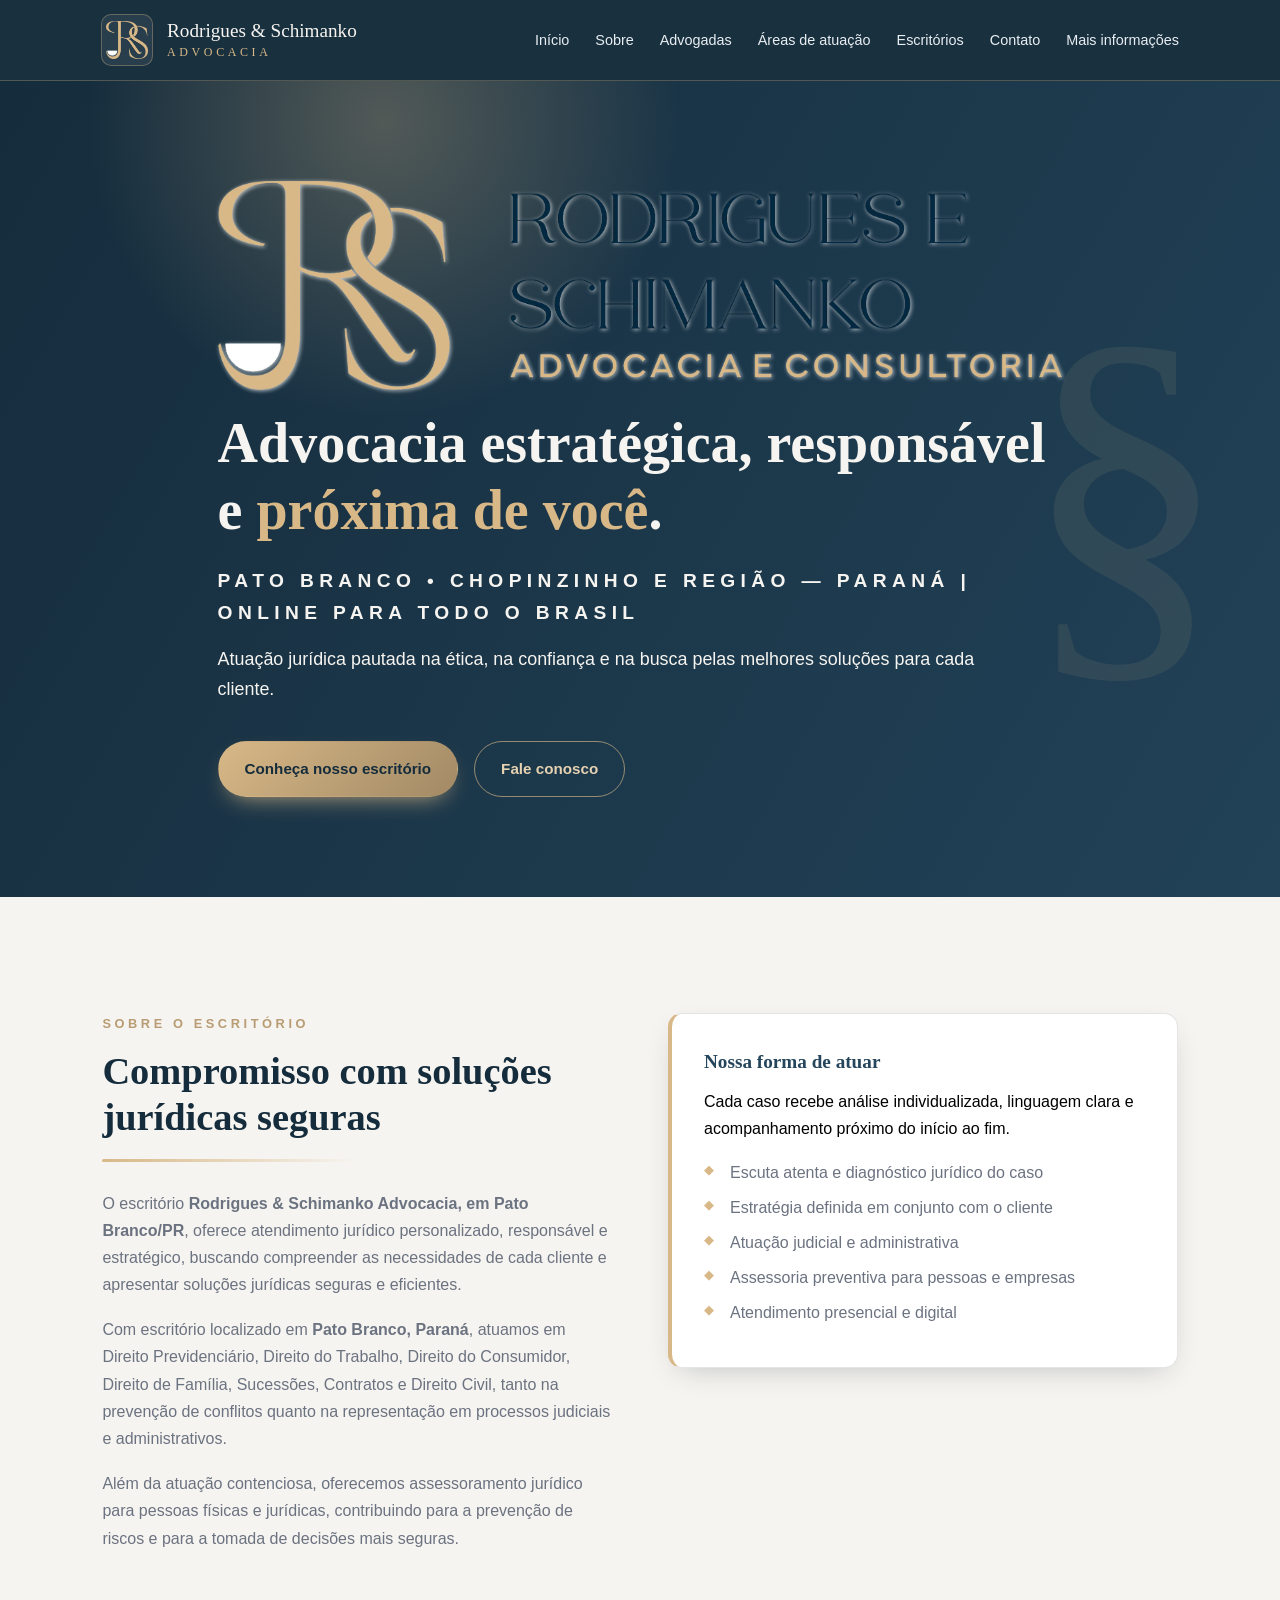
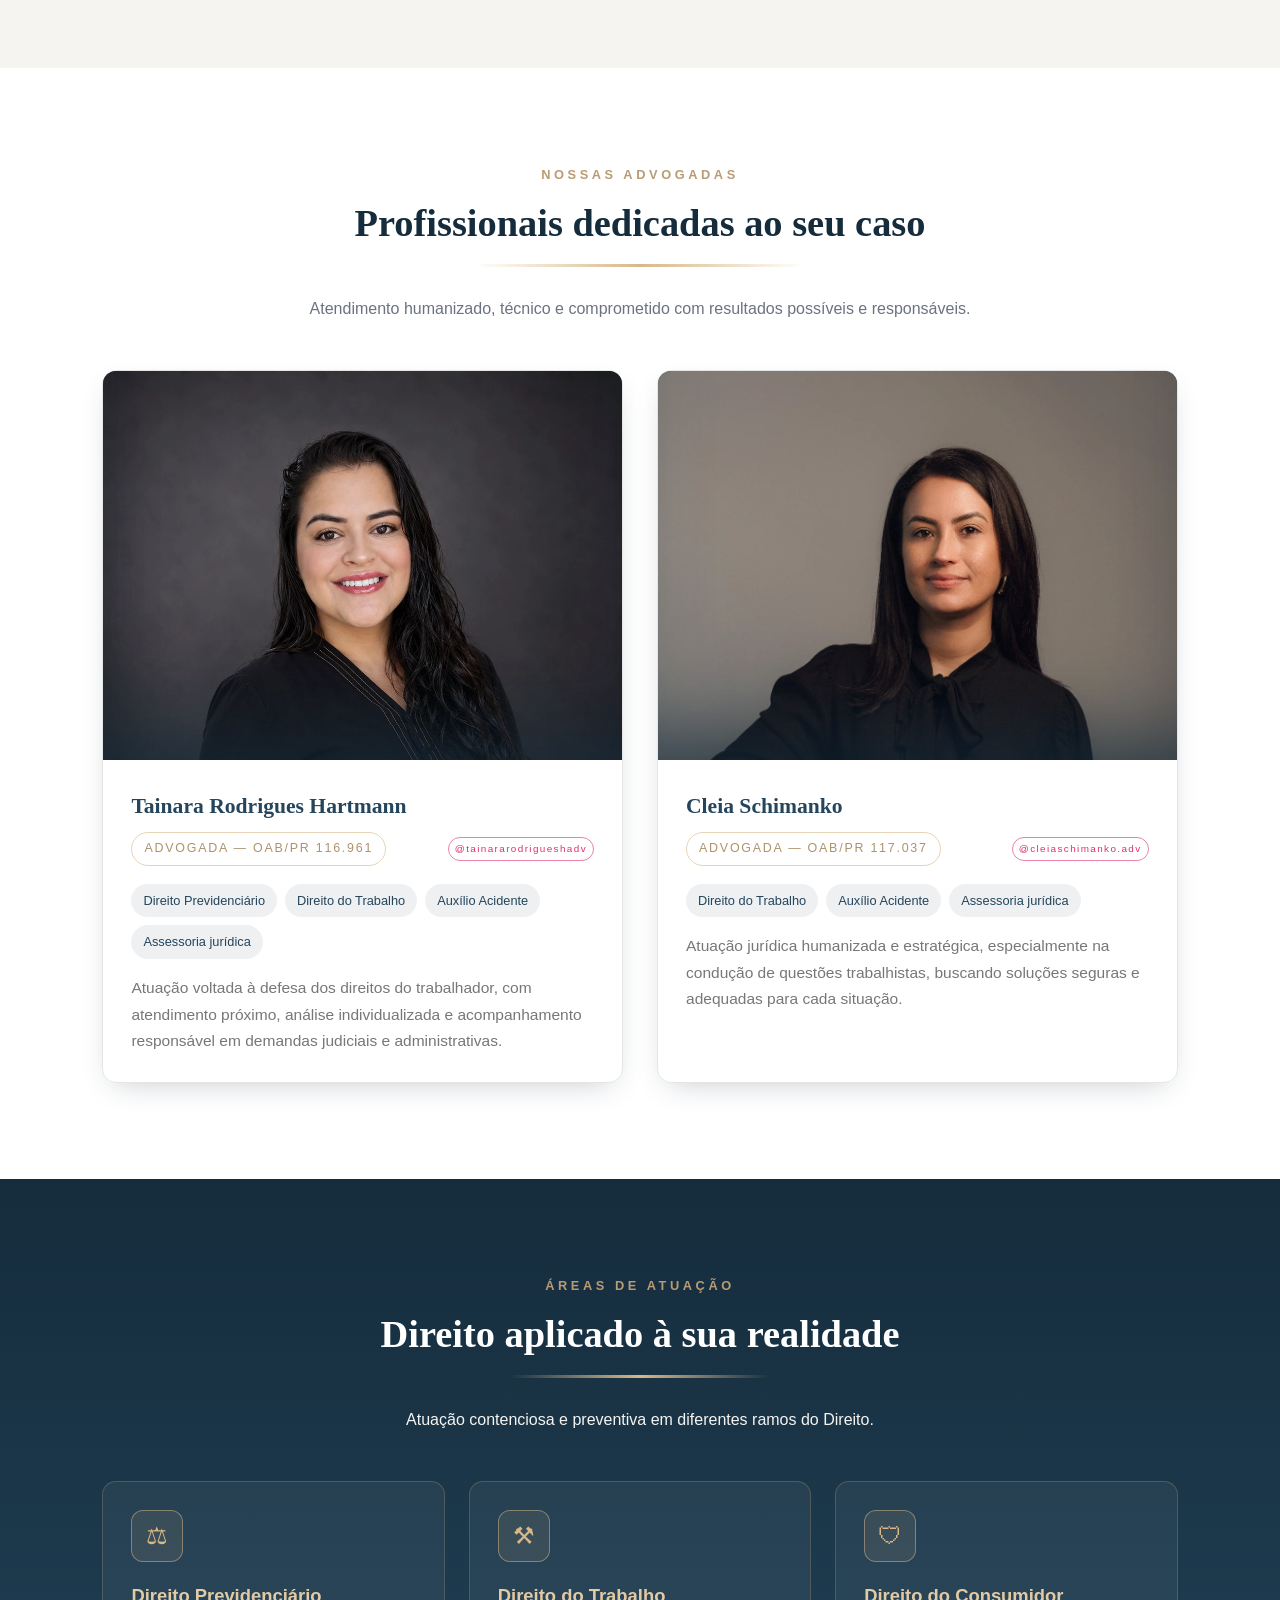
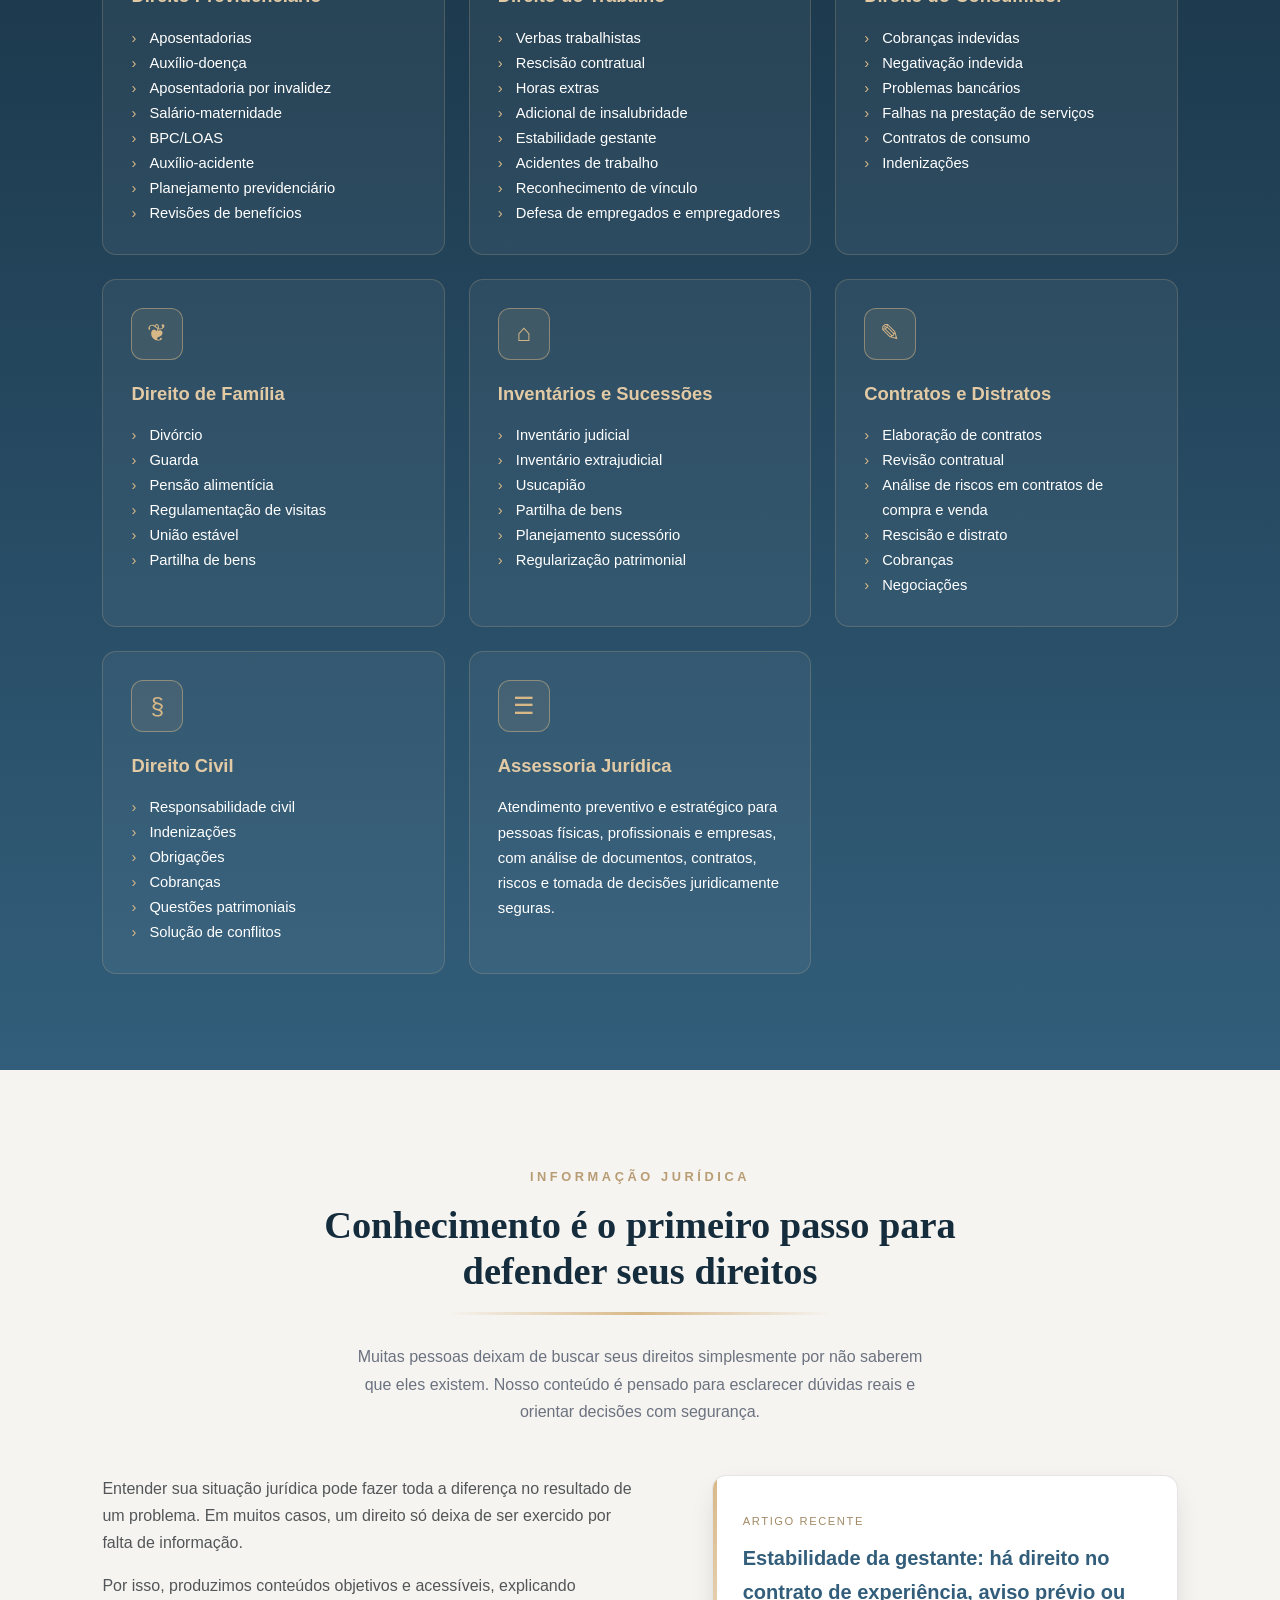
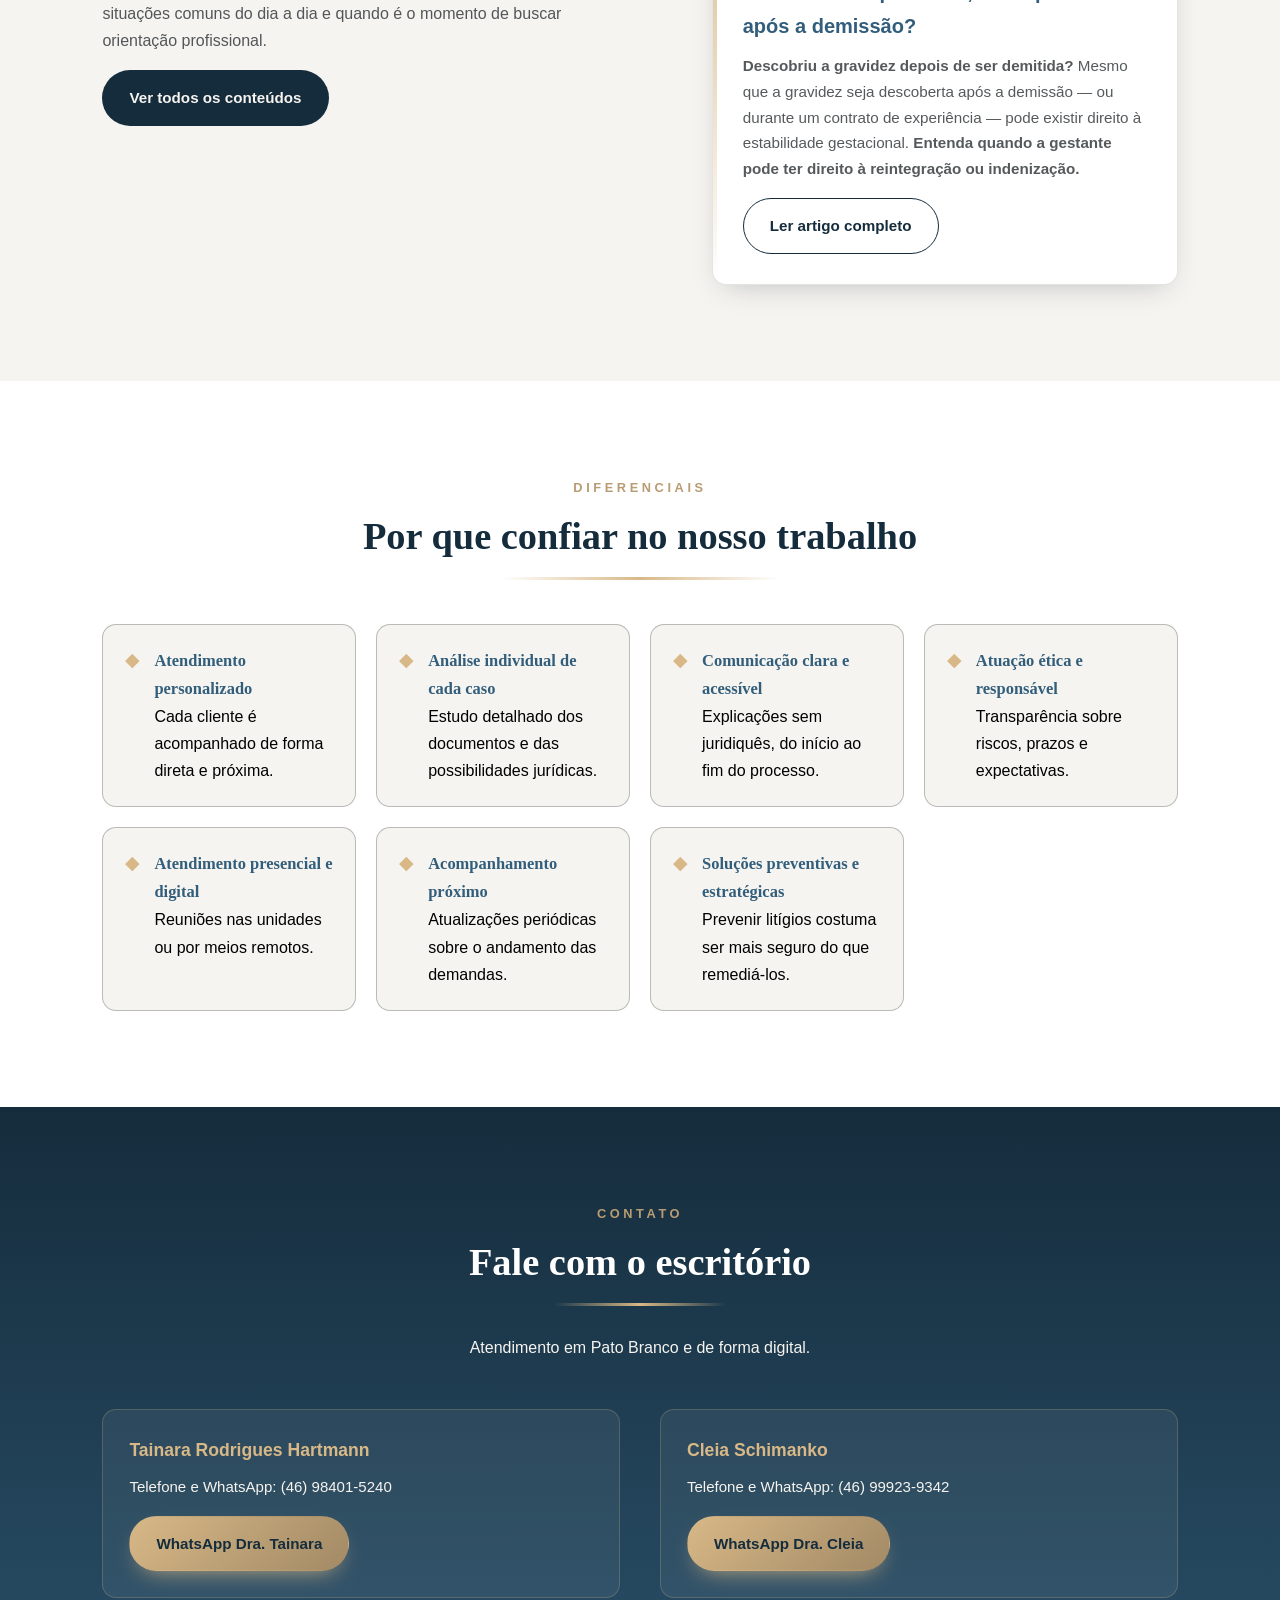
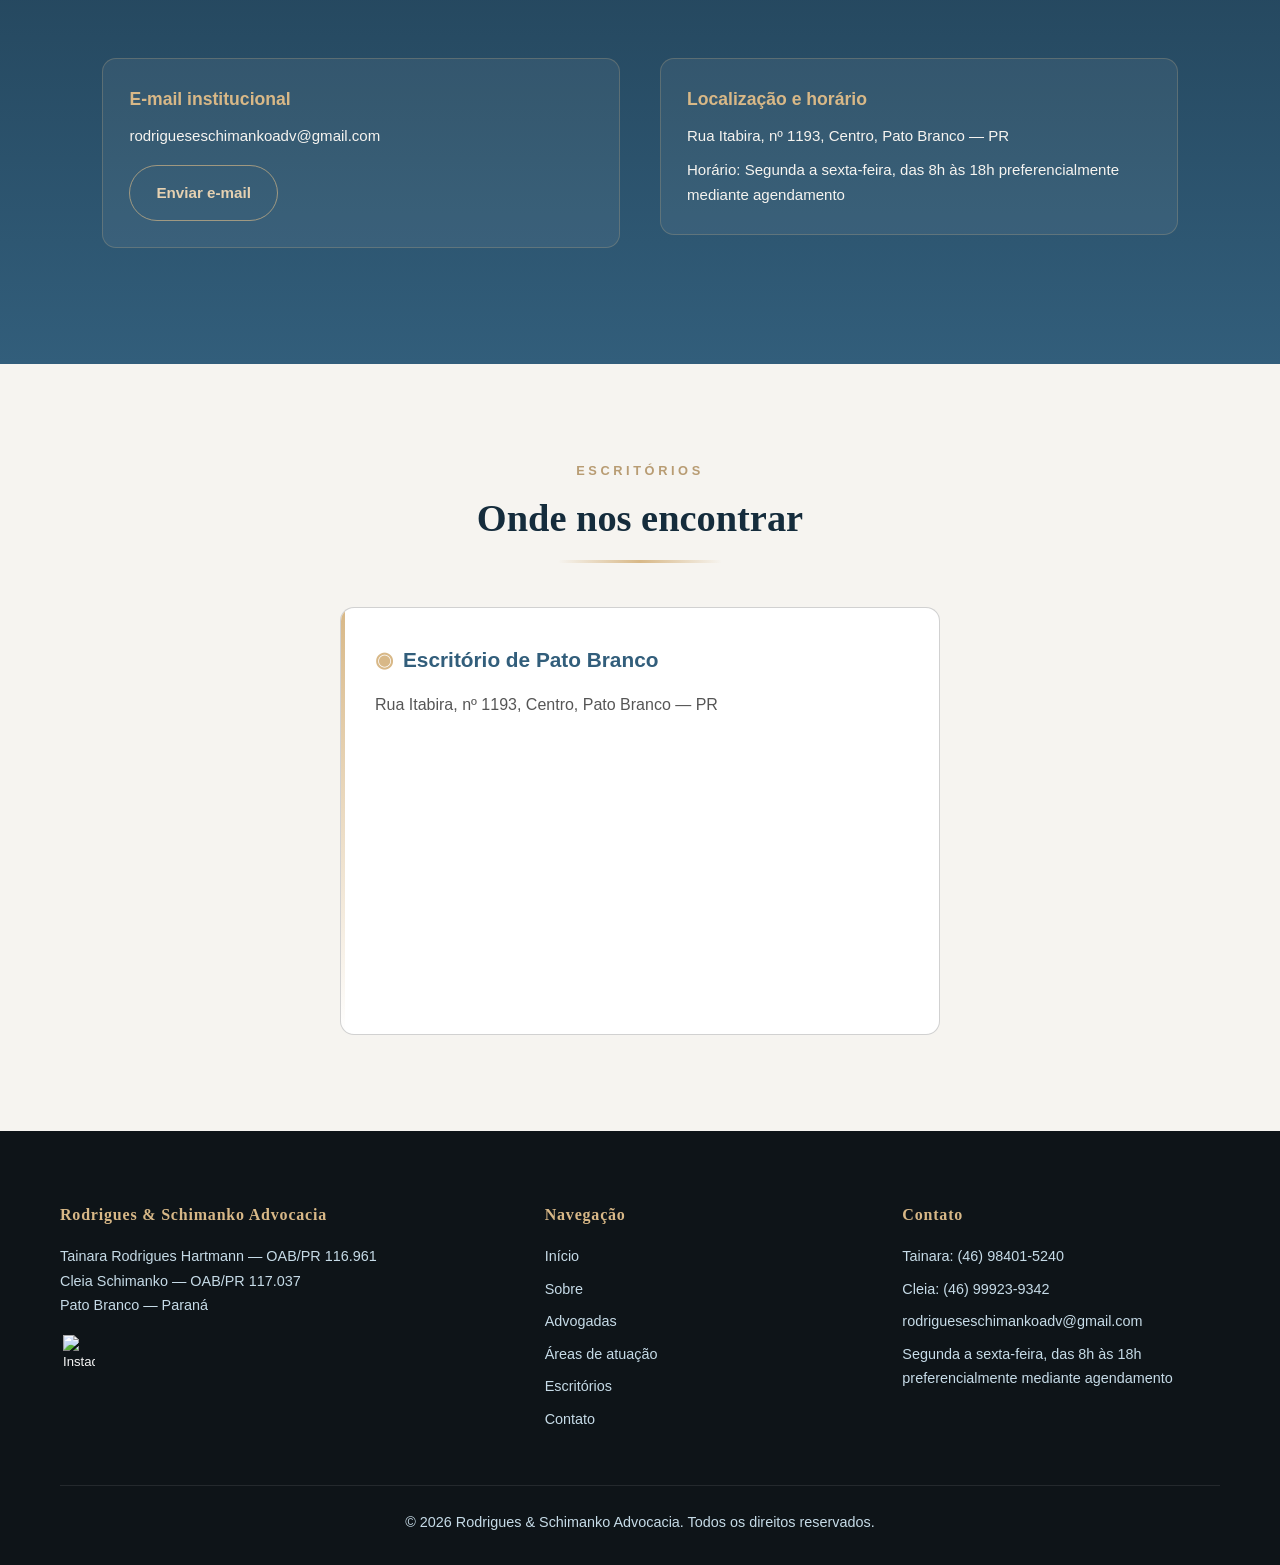
==== commit 6580e7d4: "feat: changed abranged legal areas." ====
--- a/index.html
+++ b/index.html
@@ -125,16 +125,6 @@
               "Insalubridade",
               "Estabilidade gestante",
               "Acidente de trabalho",
-              "Direito do Consumidor",
-              "Direito de Família",
-              "Divórcio",
-              "Guarda",
-              "Pensão alimentícia",
-              "Inventários",
-              "Direito das Sucessões",
-              "Planejamento sucessório",
-              "Contratos",
-              "Direito Civil",
               "Assessoria jurídica"
             ]
           },
@@ -150,7 +140,7 @@
             "@id": "https://rodrigueseschimanko.adv.br/#webpage",
             "url": "https://rodrigueseschimanko.adv.br/",
             "name": "Rodrigues & Schimanko Advocacia | Advogadas em Pato Branco/PR",
-            "description": "Escritório de advocacia em Pato Branco/PR com atuação em Direito Previdenciário, Trabalhista, Consumidor, Família, Sucessões, Contratos e Civil.",
+            "description": "Escritório de advocacia em Pato Branco/PR com atuação em Direito Previdenciário e Trabalhista.",
             "isPartOf": {
               "@id": "https://rodrigueseschimanko.adv.br/#website"
             },
@@ -177,7 +167,7 @@
               "@id": "https://rodrigueseschimanko.adv.br/#organization"
             },
             "sameAs": ["https://www.instagram.com/tainararodrigueshadv"],
-            "knowsAbout": ["Direito Previdenciário", "Direito do Trabalho", "Direito do Consumidor", "Assessoria jurídica"]
+            "knowsAbout": ["Direito Previdenciário", "Direito do Trabalho", "Auxílio Acidente", "Assessoria jurídica"]
           },
           {
             "@type": "Person",
@@ -192,14 +182,7 @@
               "@id": "https://rodrigueseschimanko.adv.br/#organization"
             },
             "sameAs": ["https://www.instagram.com/cleiaschimanko.adv"],
-            "knowsAbout": [
-              "Direito de Família",
-              "Inventários",
-              "Direito das Sucessões",
-              "Contratos e distratos",
-              "Direito Civil",
-              "Assessoria jurídica"
-            ]
+            "knowsAbout": ["Direito do Trabalho", "Auxílio Acidente", "Assessoria jurídica"]
           }
         ]
       }
@@ -311,11 +294,11 @@
               <div class="area-tags">
                 <span class="area-tag">Direito Previdenciário</span>
                 <span class="area-tag">Direito do Trabalho</span>
-                <span class="area-tag">Direito do Consumidor</span>
+                <span class="area-tag">Auxílio Acidente</span>
                 <span class="area-tag">Assessoria jurídica</span>
               </div>
               <p>
-                Atuação voltada à defesa dos direitos dos clientes, com atendimento próximo, análise individualizada e acompanhamento
+                Atuação voltada à defesa dos direitos do trabalhador, com atendimento próximo, análise individualizada e acompanhamento
                 responsável em demandas judiciais e administrativas.
               </p>
             </div>
@@ -337,15 +320,13 @@
                 </a>
               </div>
               <div class="area-tags">
-                <span class="area-tag">Direito de Família</span>
-                <span class="area-tag">Inventários</span>
-                <span class="area-tag">Contratos e distratos</span>
-                <span class="area-tag">Direito Civil</span>
+                <span class="area-tag">Direito do Trabalho</span>
+                <span class="area-tag">Auxílio Acidente</span>
                 <span class="area-tag">Assessoria jurídica</span>
               </div>
               <p>
-                Atuação jurídica humanizada e estratégica, especialmente na condução de questões familiares, patrimoniais, contratuais e
-                cíveis, buscando soluções seguras e adequadas para cada situação.
+                Atuação jurídica humanizada e estratégica, especialmente na condução de questões trabalhistas, buscando soluções seguras e
+                adequadas para cada situação.
               </p>
             </div>
           </article>
@@ -499,7 +480,7 @@
               <strong>Entenda quando a gestante pode ter direito à reintegração ou indenização.</strong>
             </p>
 
-            <a href="/posts/doacao-de-imoveis-para-filhos.html" class="btn outline">Ler artigo completo</a>
+            <a href="/posts/estabilidade-gestante.html" class="btn outline">Ler artigo completo</a>
           </article>
         </div>
       </section>
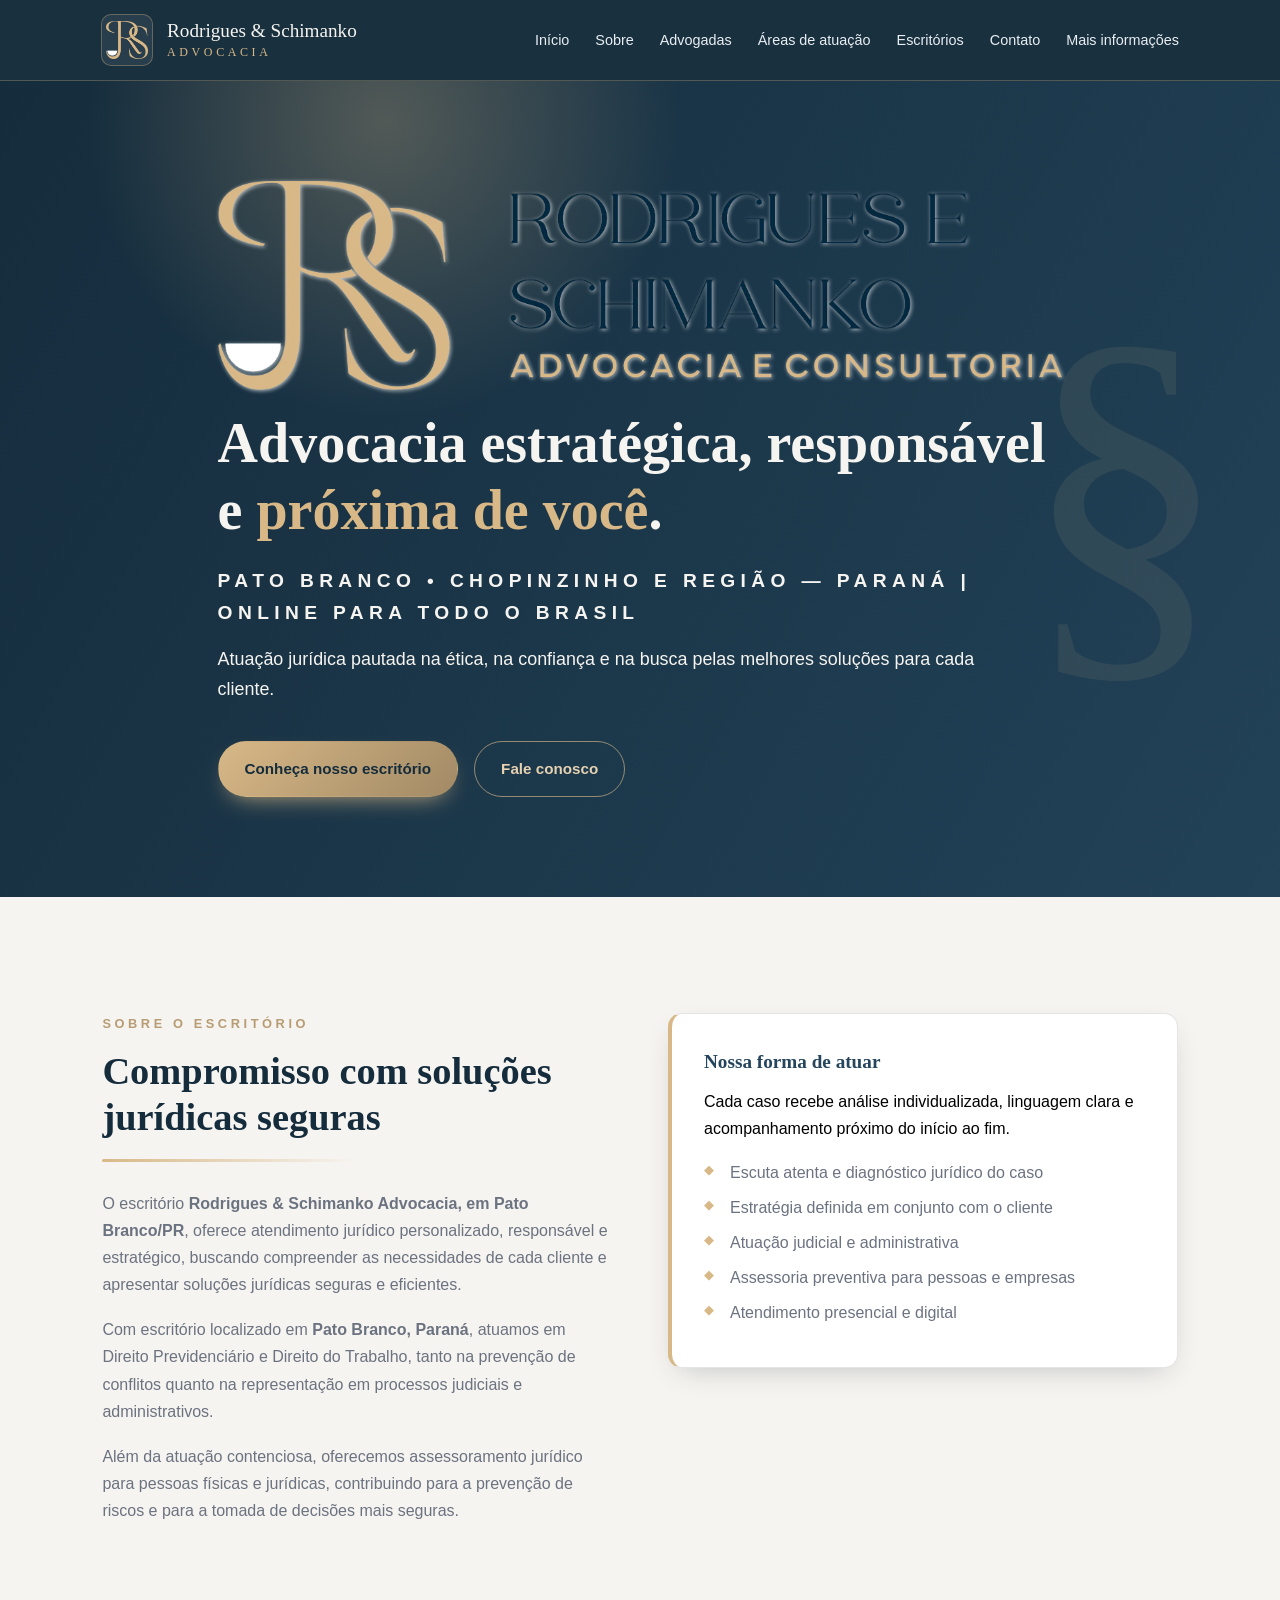
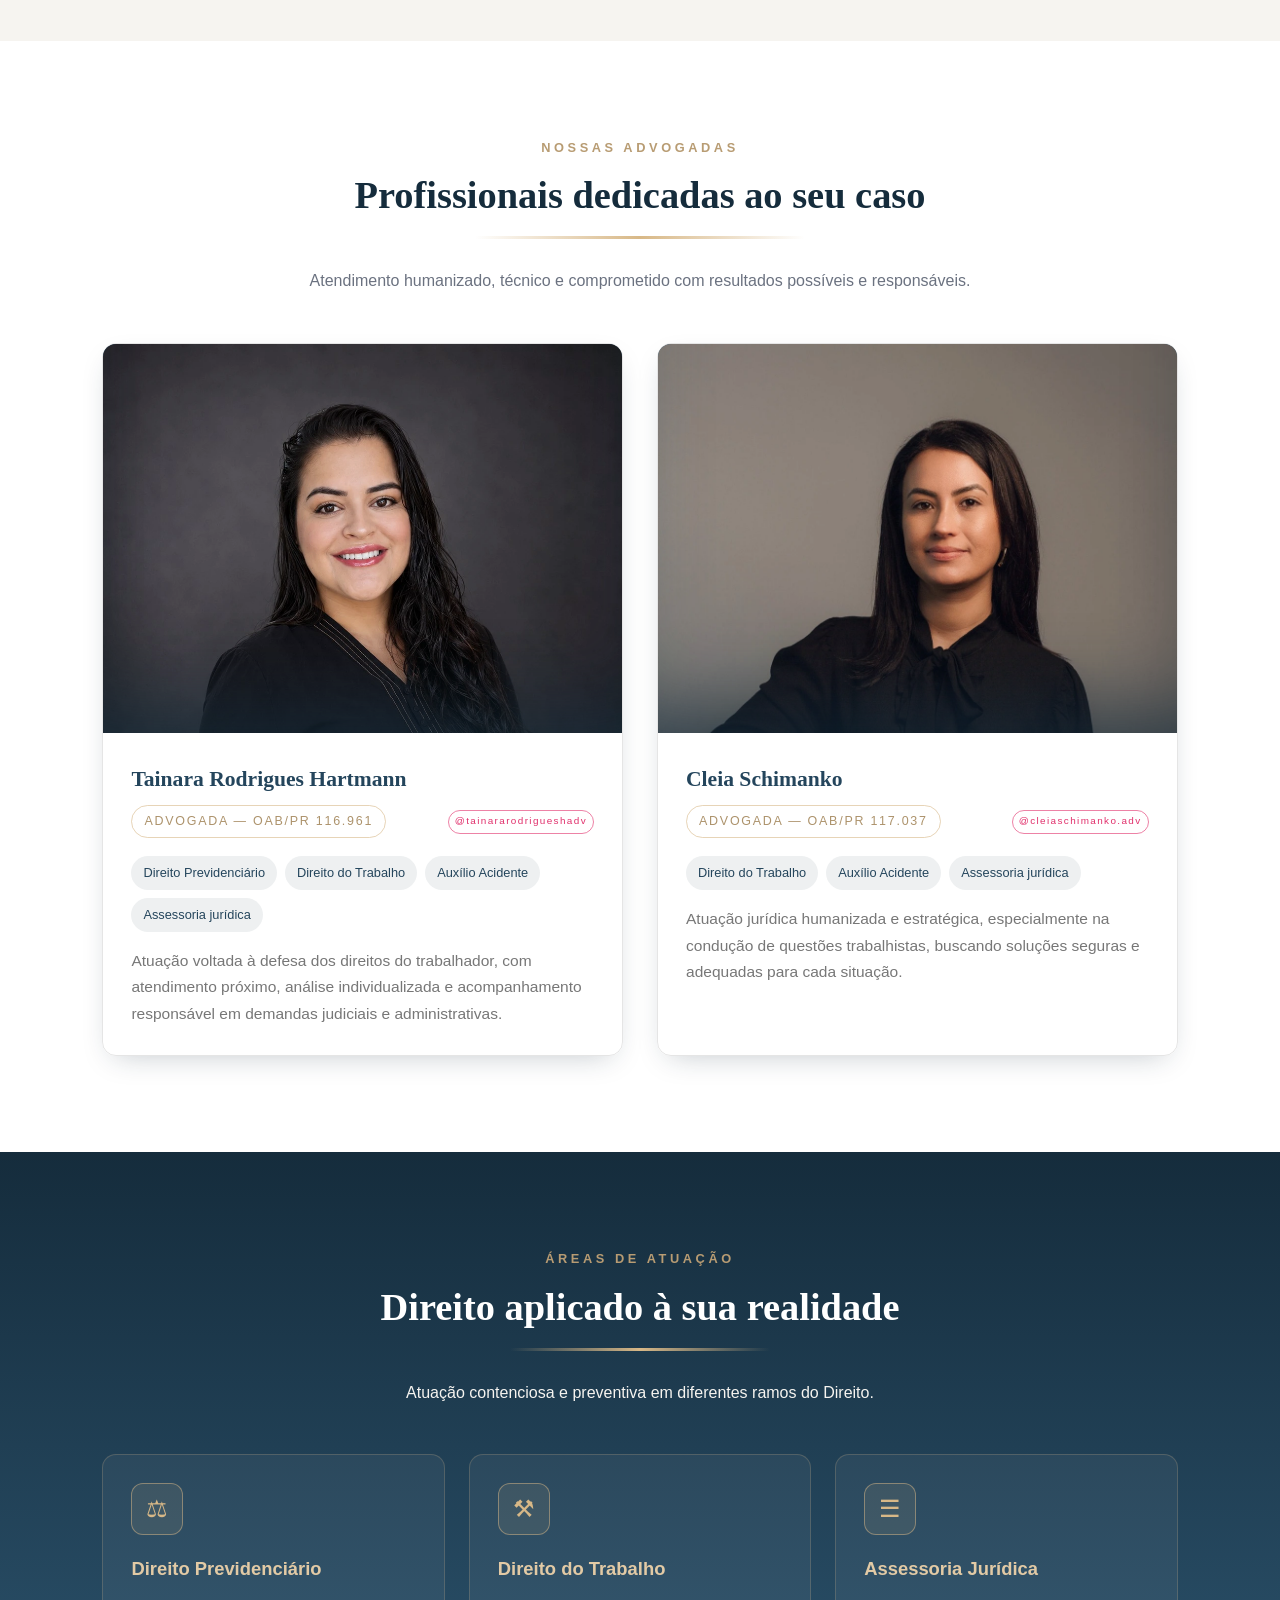
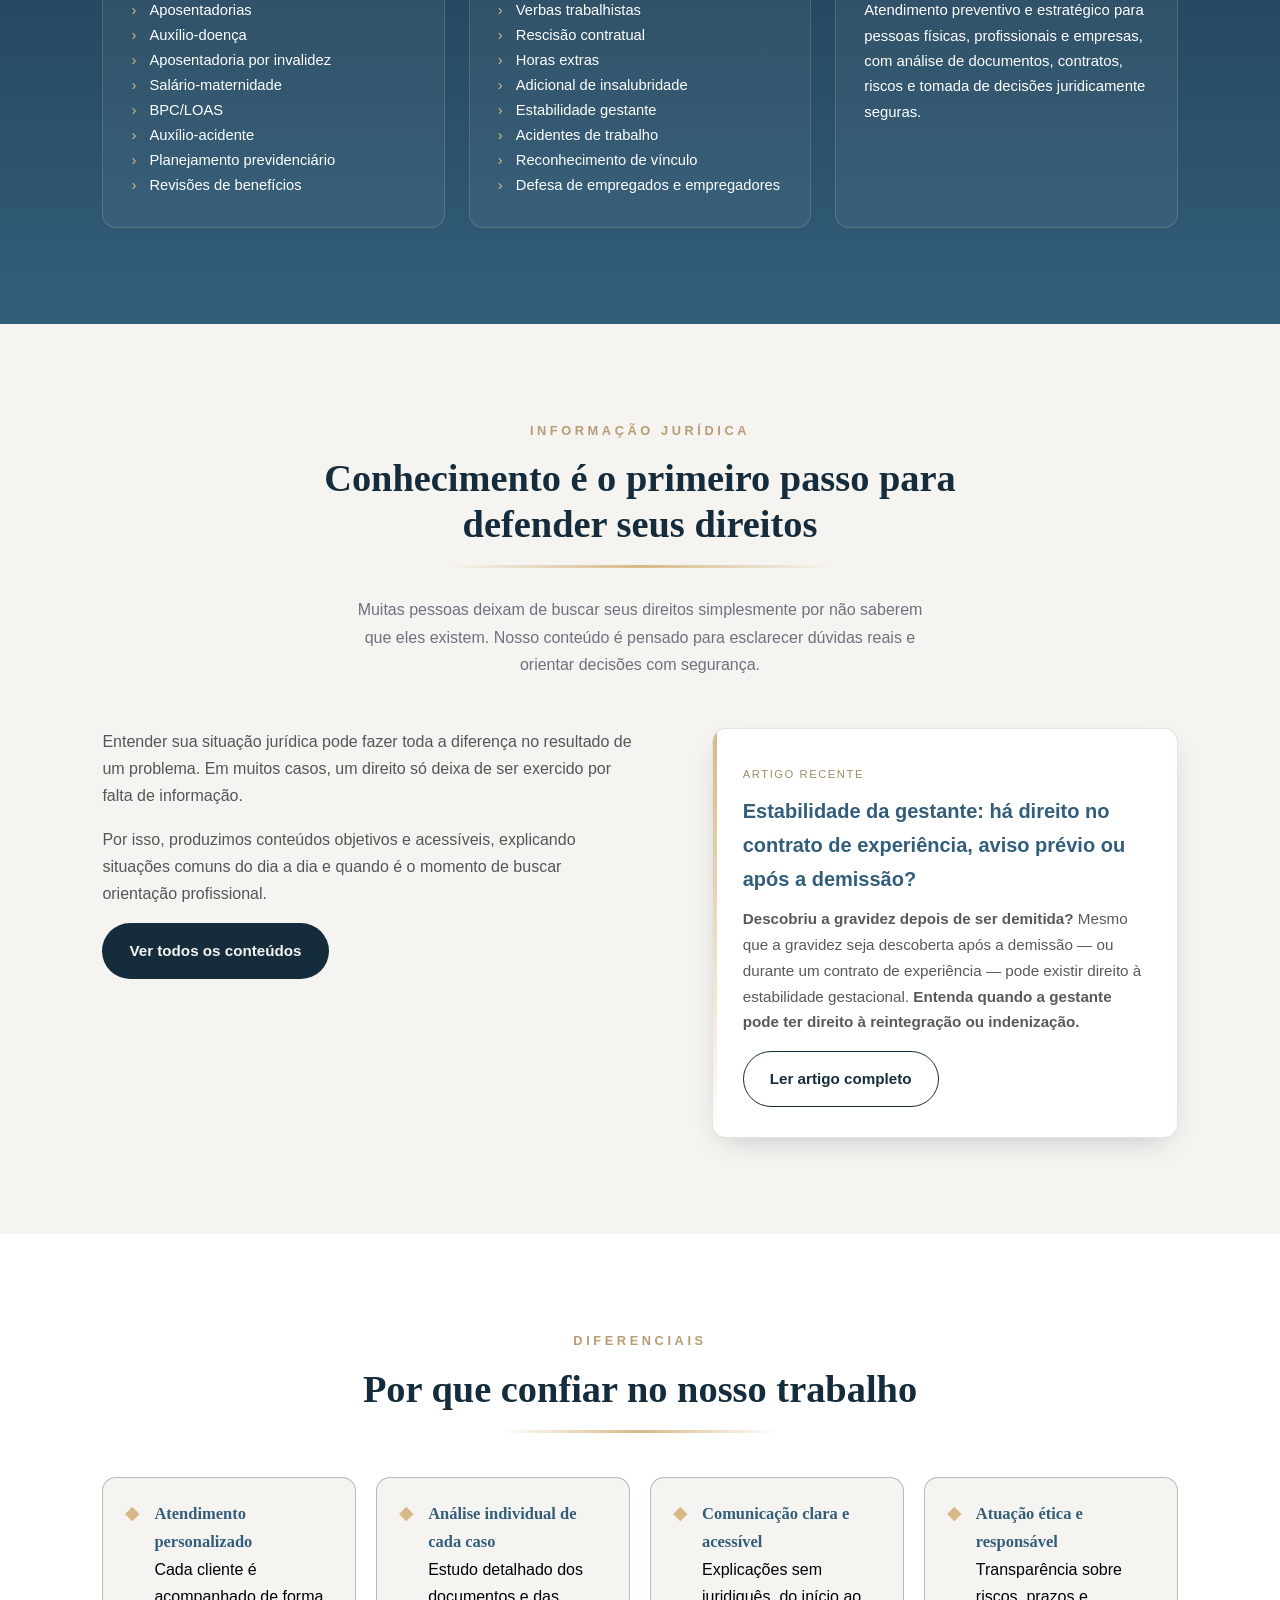
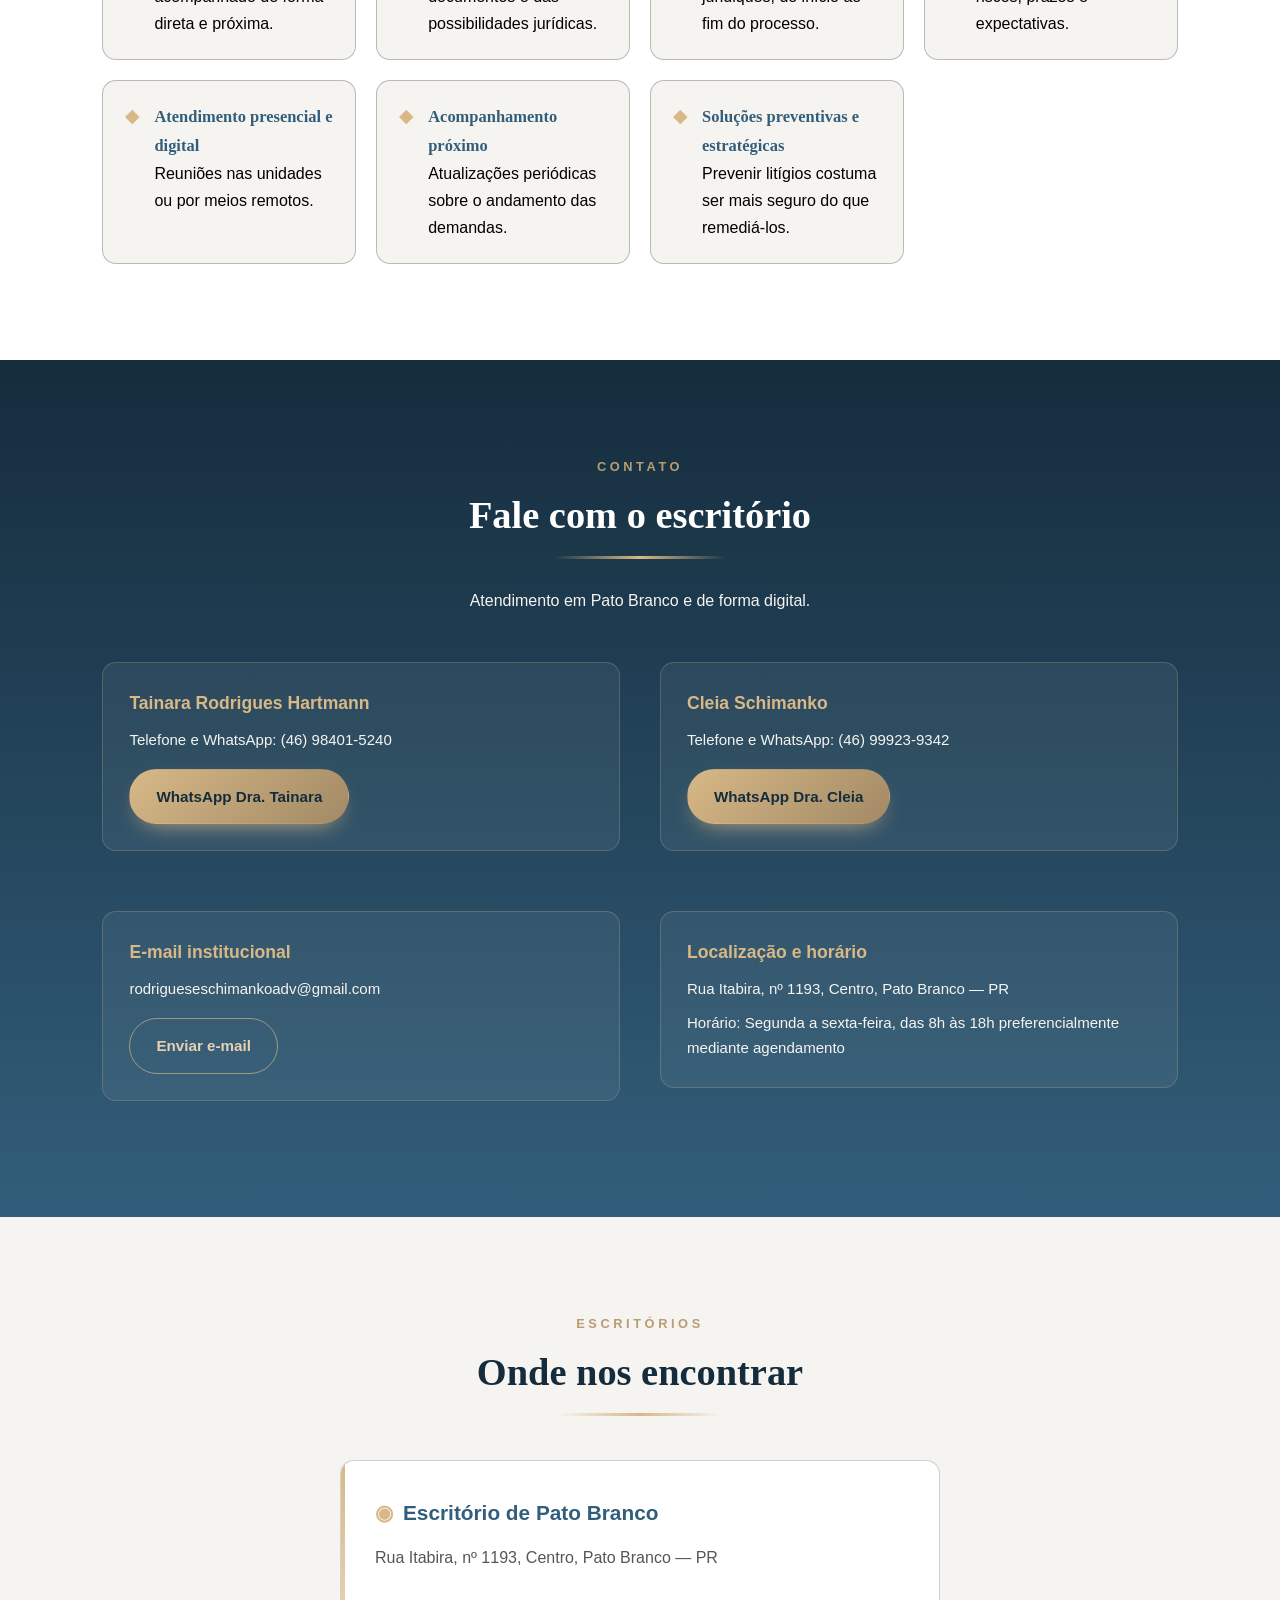
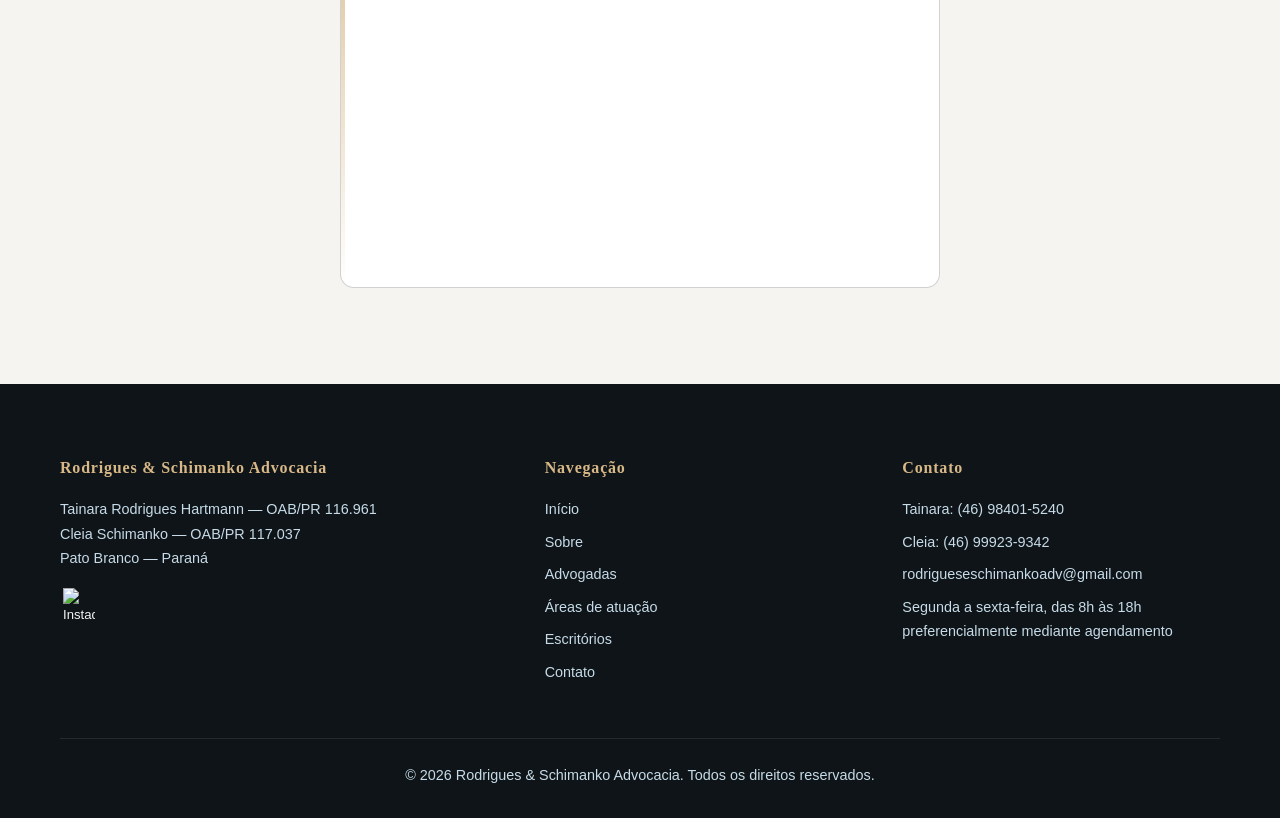
==== commit 82dbda5e: "feat: removed acting areas leaving only things related to workers' rights." ====
--- a/index.html
+++ b/index.html
@@ -6,13 +6,10 @@
 
     <!-- SEO principal -->
     <title>Rodrigues &amp; Schimanko Advocacia Trabalhista e INSS — Pato Branco/PR</title>
-    <meta
-      name="description"
-      content="Escritório de advocacia em Pato Branco/PR. Atuação em Direito Previdenciário, Trabalhista, Consumidor, Família, Sucessões, Contratos e Civil."
-    />
+    <meta name="description" content="Escritório de advocacia em Pato Branco/PR. Atuação em Direito Previdenciário e Trabalhista." />
     <meta
       name="keywords"
-      content="advogado Pato Branco, advogada Pato Branco, escritório de advocacia Pato Branco, advogado previdenciário Pato Branco, advogado trabalhista Pato Branco, advogado de família Pato Branco, inventário Pato Branco, direito do consumidor Pato Branco, Rodrigues Schimanko Advocacia"
+      content="advogado Pato Branco, advogada Pato Branco, escritório de advocacia Pato Branco, advogado previdenciário Pato Branco, advogado trabalhista Pato Branco, Rodrigues Schimanko Advocacia"
     />
     <meta name="subject" content="Escritório de advocacia em Pato Branco - Rodrigues &amp; Schimanko Advocacia" />
     <meta name="classification" content="Escritório de advocacia e serviços jurídicos" />
@@ -47,10 +44,7 @@
     <!-- Twitter/X -->
     <meta name="twitter:card" content="summary_large_image" />
     <meta name="twitter:title" content="Rodrigues &amp; Schimanko Advocacia | Pato Branco/PR" />
-    <meta
-      name="twitter:description"
-      content="Escritório de advocacia em Pato Branco com atuação Previdenciária, Trabalhista, Consumidor, Família, Sucessões, Contratos e Civil."
-    />
+    <meta name="twitter:description" content="Escritório de advocacia em Pato Branco com atuação Previdenciária e Trabalhista." />
     <meta name="twitter:image" content="https://rodrigueseschimanko.adv.br/assets/logo.webp" />
     <meta name="twitter:image:alt" content="Rodrigues &amp; Schimanko Advocacia em Pato Branco, Paraná" />
 
@@ -241,9 +235,8 @@
               seguras e eficientes.
             </p>
             <p class="lead">
-              Com escritório localizado em <strong>Pato Branco, Paraná</strong>, atuamos em Direito Previdenciário, Direito do Trabalho,
-              Direito do Consumidor, Direito de Família, Sucessões, Contratos e Direito Civil, tanto na prevenção de conflitos quanto na
-              representação em processos judiciais e administrativos.
+              Com escritório localizado em <strong>Pato Branco, Paraná</strong>, atuamos em Direito Previdenciário e Direito do Trabalho,
+              tanto na prevenção de conflitos quanto na representação em processos judiciais e administrativos.
             </p>
             <p class="lead">
               Além da atuação contenciosa, oferecemos assessoramento jurídico para pessoas físicas e jurídicas, contribuindo para a
@@ -371,66 +364,6 @@
             </ul>
           </article>
           <article class="area-card">
-            <div class="icone" aria-hidden="true">🛡</div>
-            <h3>Direito do Consumidor</h3>
-            <ul>
-              <li>Cobranças indevidas</li>
-              <li>Negativação indevida</li>
-              <li>Problemas bancários</li>
-              <li>Falhas na prestação de serviços</li>
-              <li>Contratos de consumo</li>
-              <li>Indenizações</li>
-            </ul>
-          </article>
-          <article class="area-card">
-            <div class="icone" aria-hidden="true">❦</div>
-            <h3>Direito de Família</h3>
-            <ul>
-              <li>Divórcio</li>
-              <li>Guarda</li>
-              <li>Pensão alimentícia</li>
-              <li>Regulamentação de visitas</li>
-              <li>União estável</li>
-              <li>Partilha de bens</li>
-            </ul>
-          </article>
-          <article class="area-card">
-            <div class="icone" aria-hidden="true">⌂</div>
-            <h3>Inventários e Sucessões</h3>
-            <ul>
-              <li>Inventário judicial</li>
-              <li>Inventário extrajudicial</li>
-              <li>Usucapião</li>
-              <li>Partilha de bens</li>
-              <li>Planejamento sucessório</li>
-              <li>Regularização patrimonial</li>
-            </ul>
-          </article>
-          <article class="area-card">
-            <div class="icone" aria-hidden="true">✎</div>
-            <h3>Contratos e Distratos</h3>
-            <ul>
-              <li>Elaboração de contratos</li>
-              <li>Revisão contratual</li>
-              <li>Análise de riscos em contratos de compra e venda</li>
-              <li>Rescisão e distrato</li>
-              <li>Cobranças</li>
-              <li>Negociações</li>
-            </ul>
-          </article>
-          <article class="area-card">
-            <div class="icone" aria-hidden="true">§</div>
-            <h3>Direito Civil</h3>
-            <ul>
-              <li>Responsabilidade civil</li>
-              <li>Indenizações</li>
-              <li>Obrigações</li>
-              <li>Cobranças</li>
-              <li>Questões patrimoniais</li>
-              <li>Solução de conflitos</li>
-            </ul>
-          </article>
-          <article class="area-card">
             <div class="icone" aria-hidden="true">☰</div>
             <h3>Assessoria Jurídica</h3>
             <p>
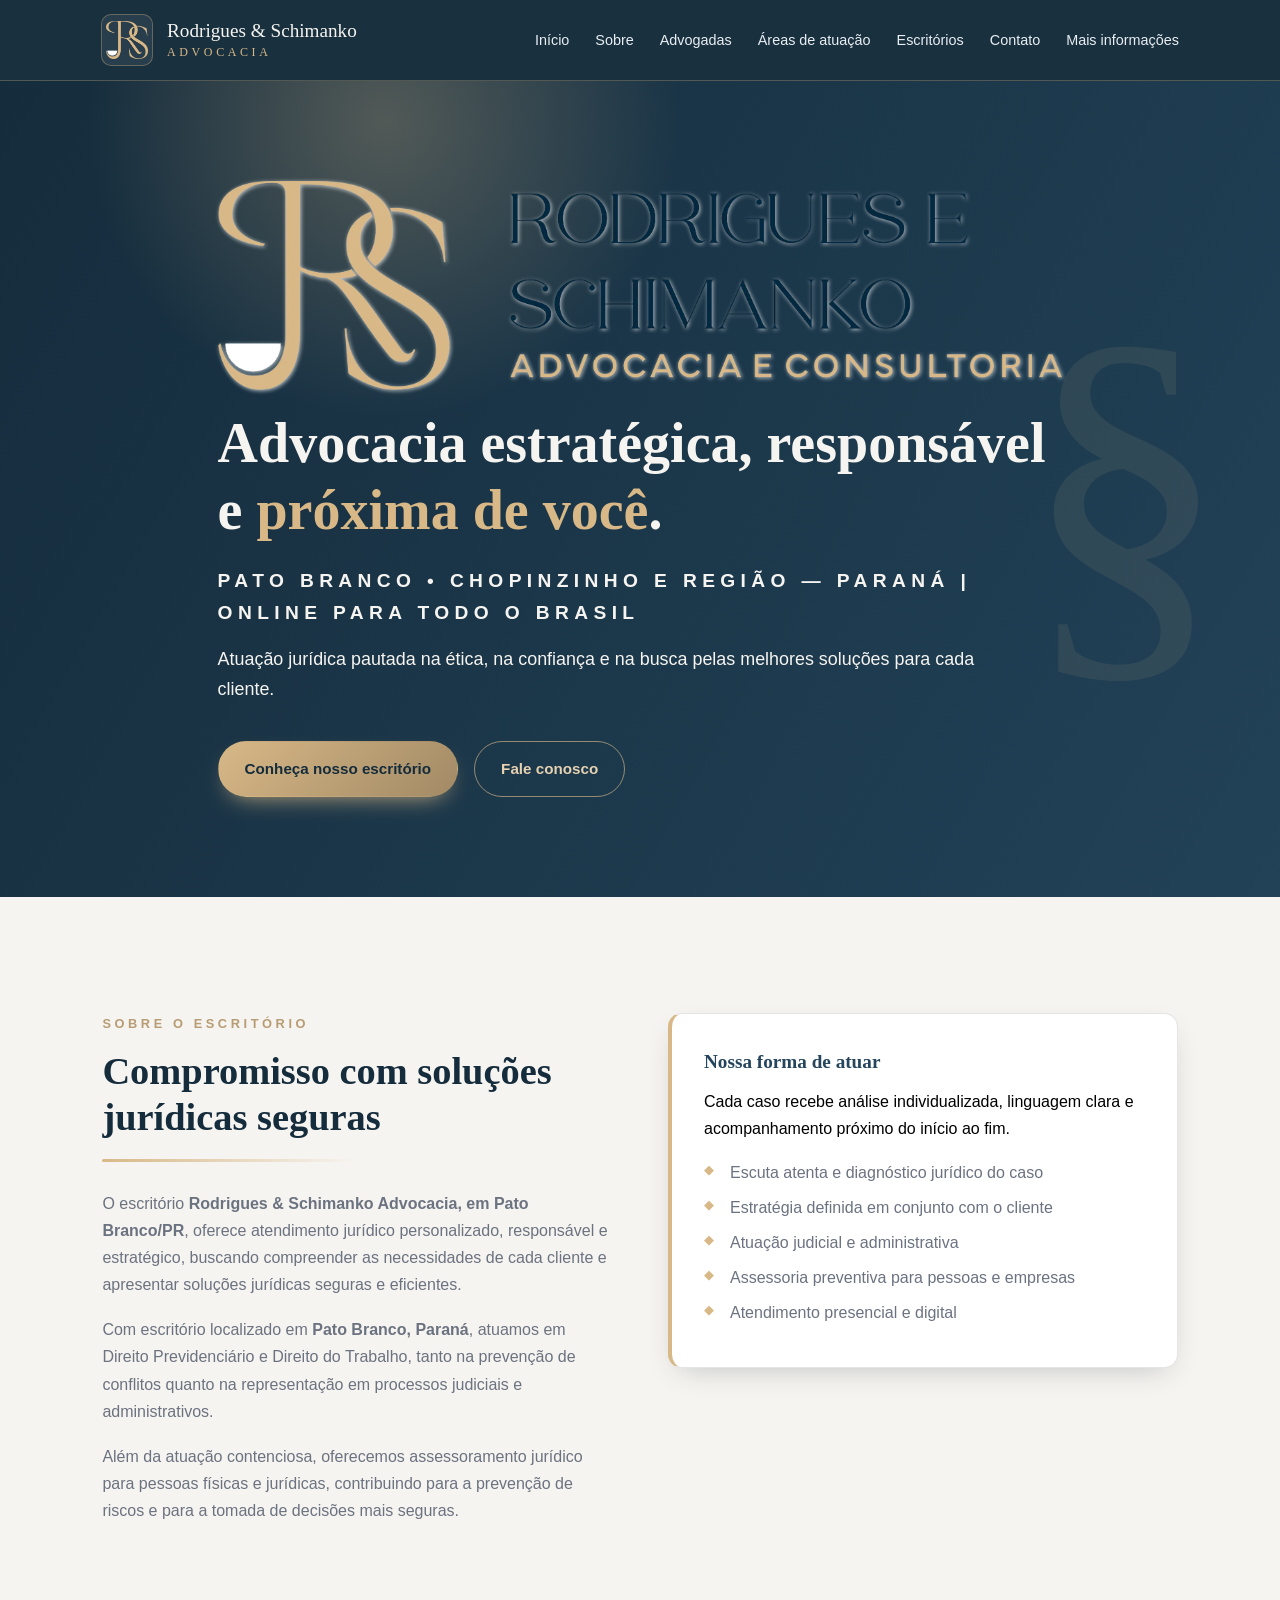
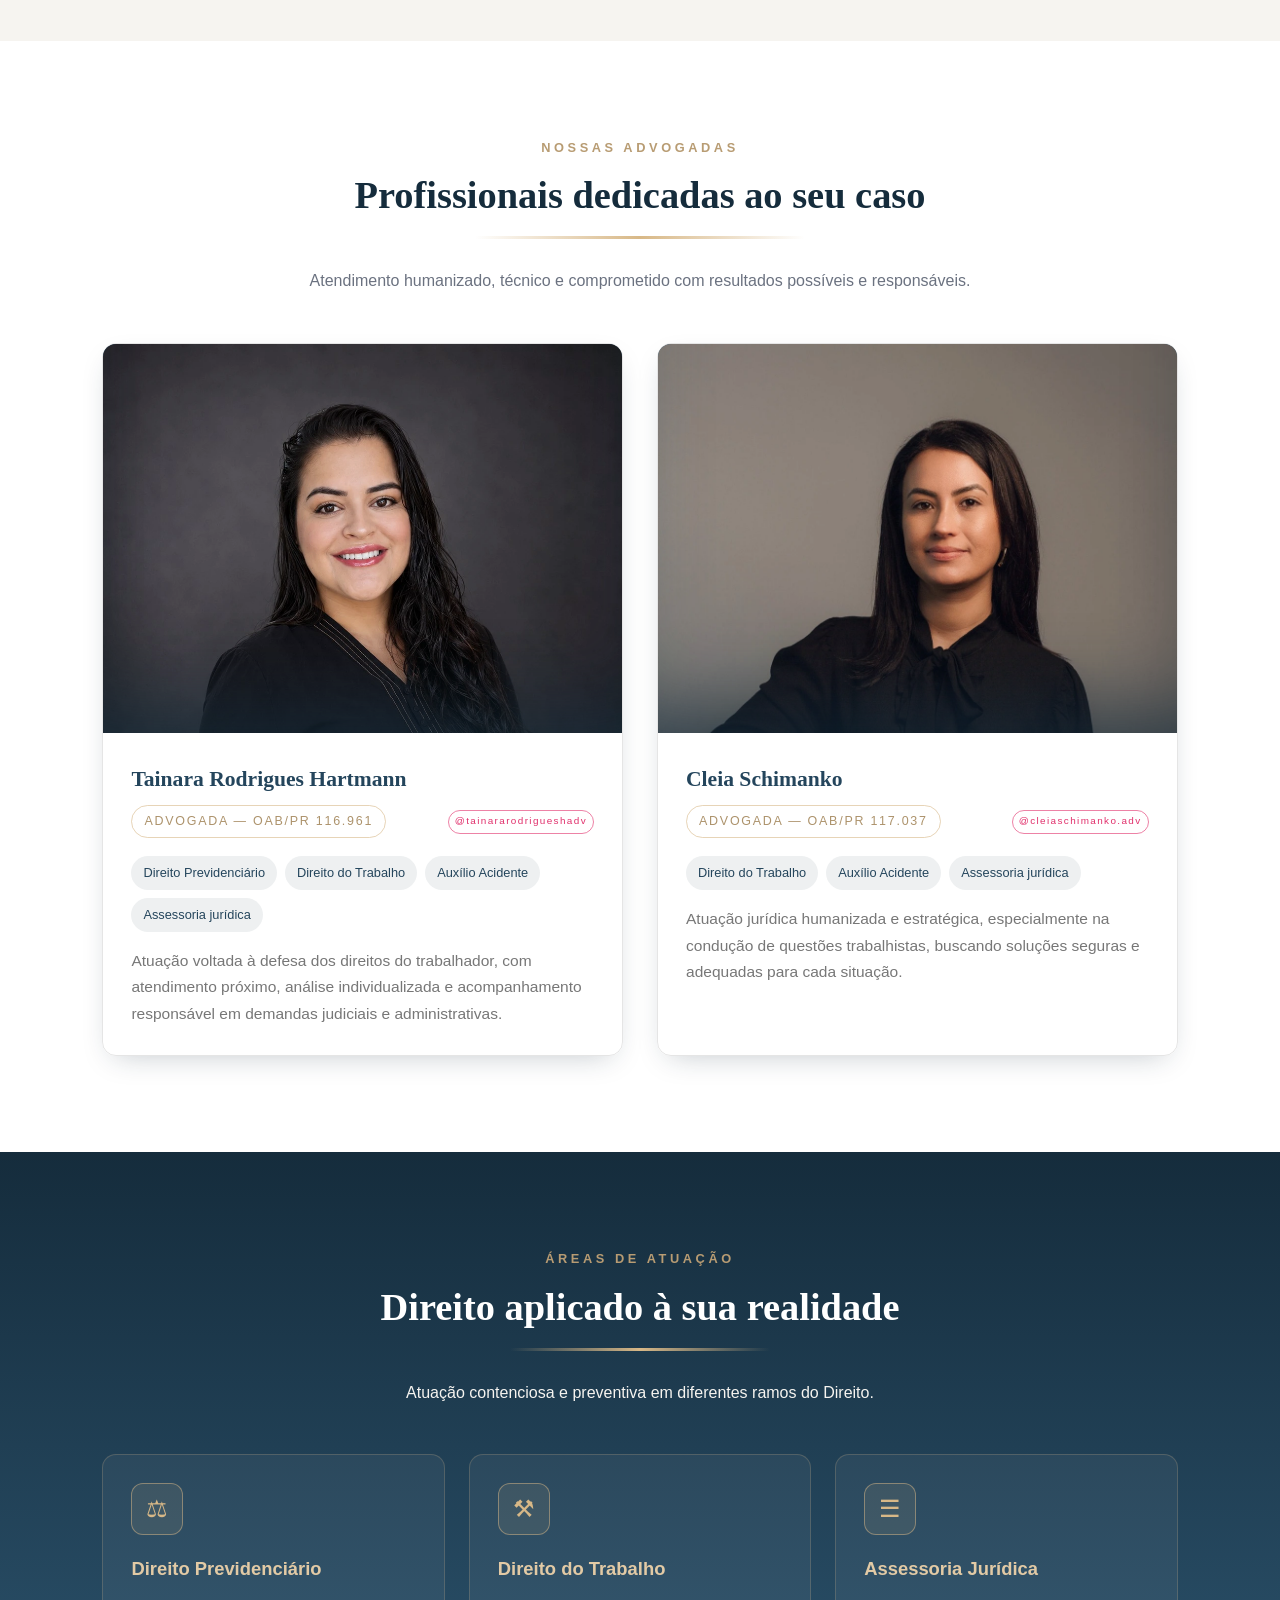
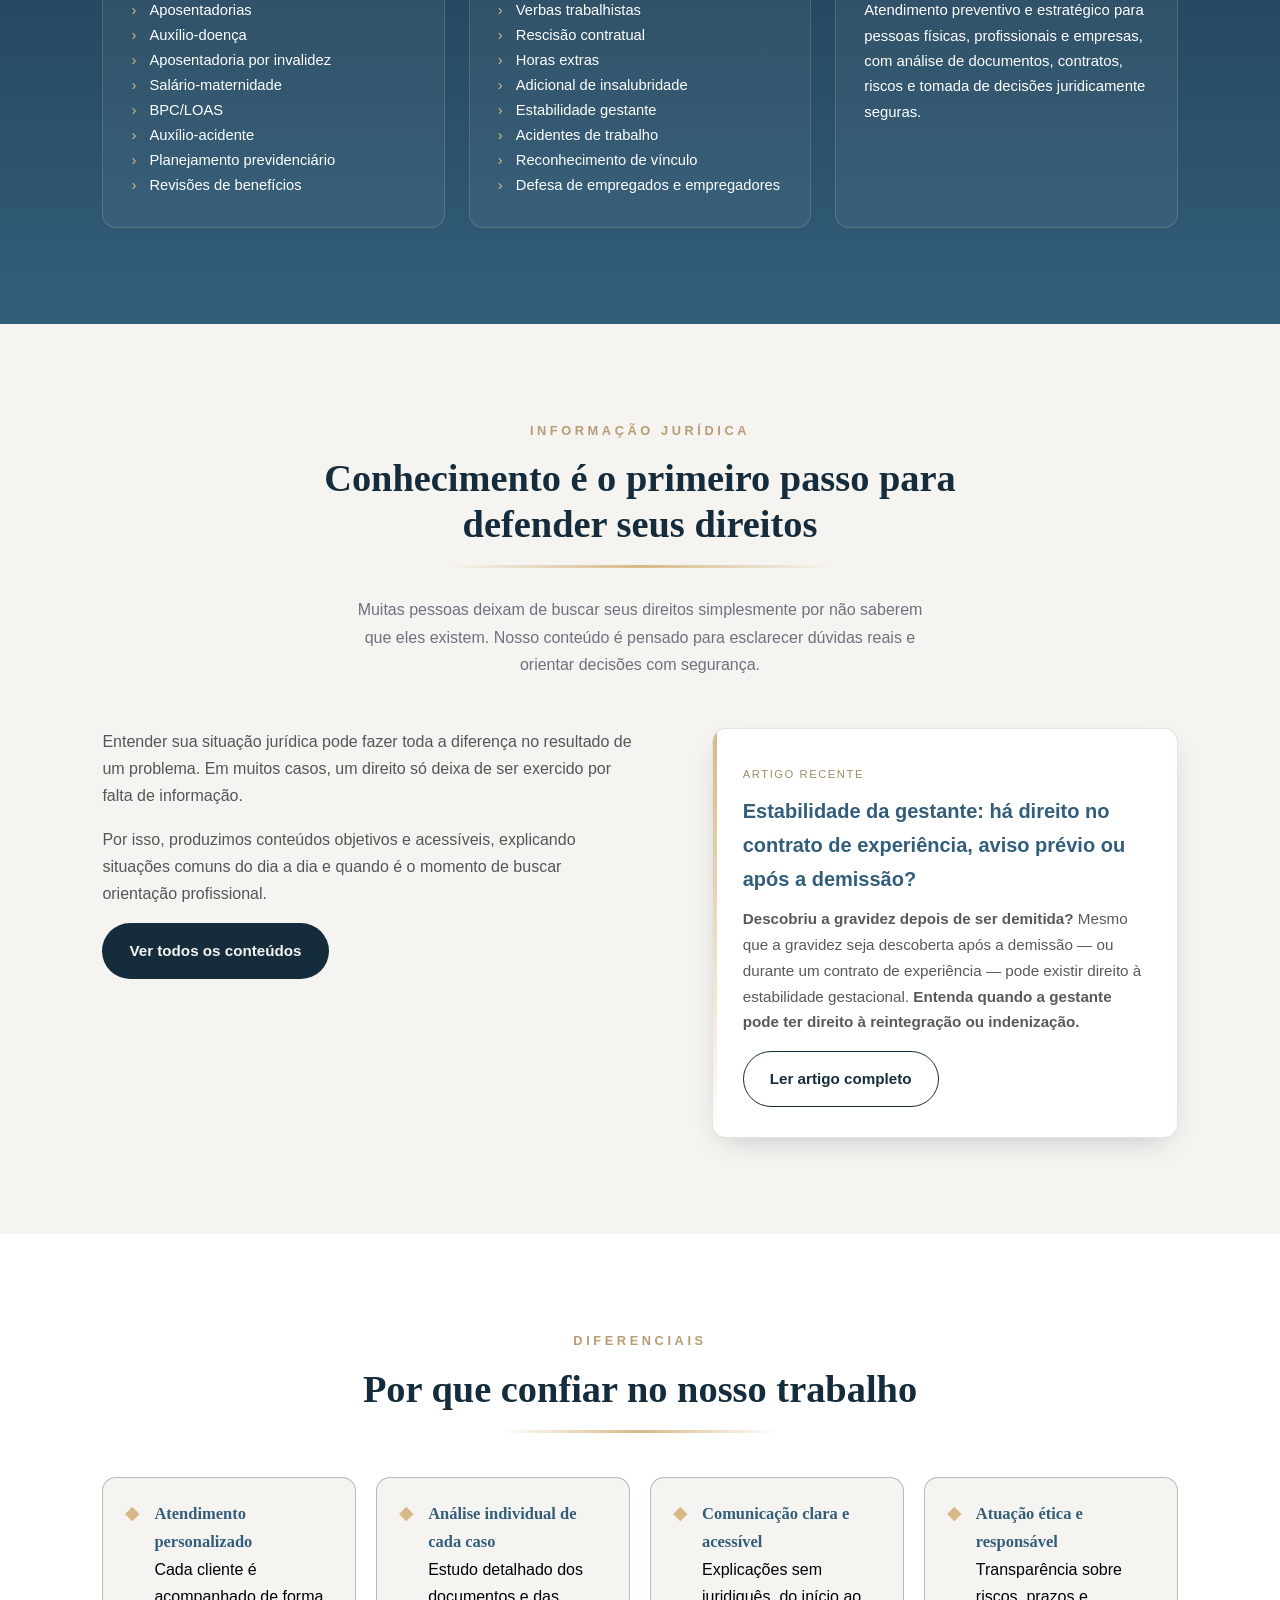
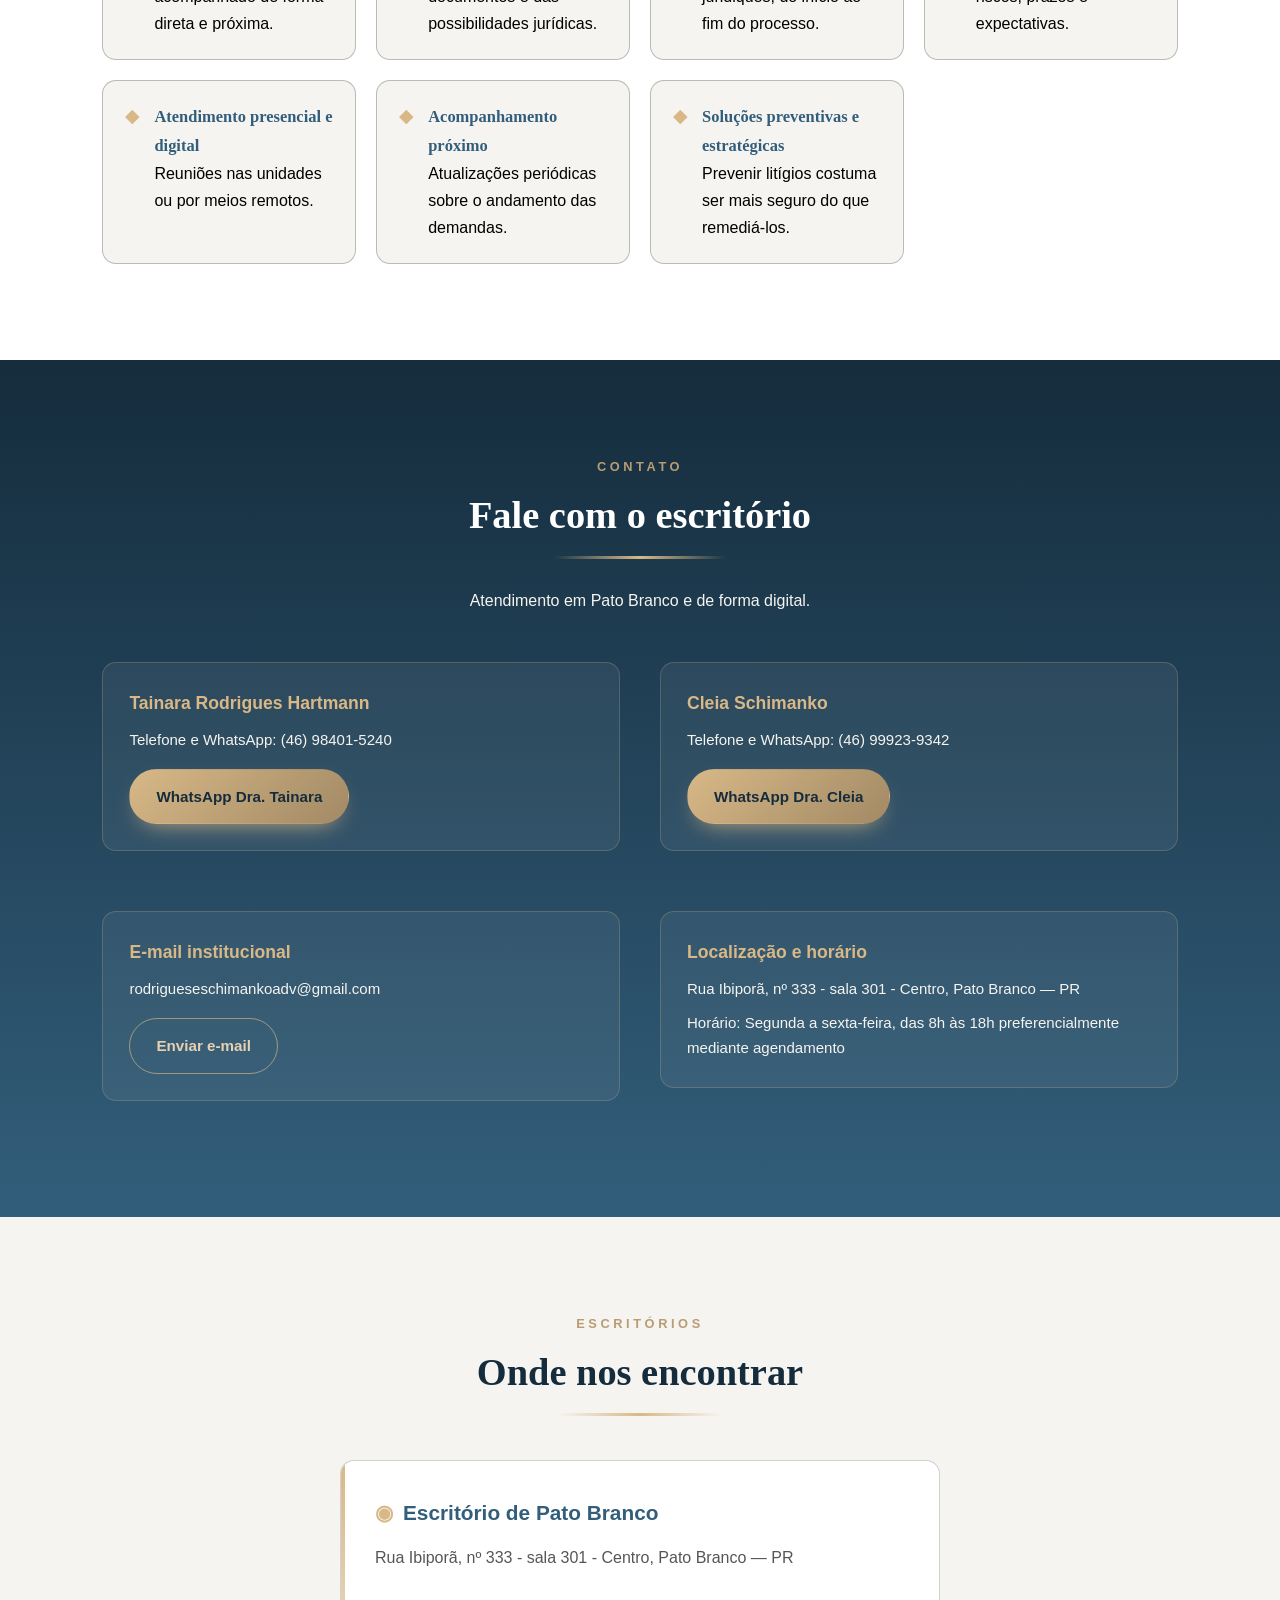
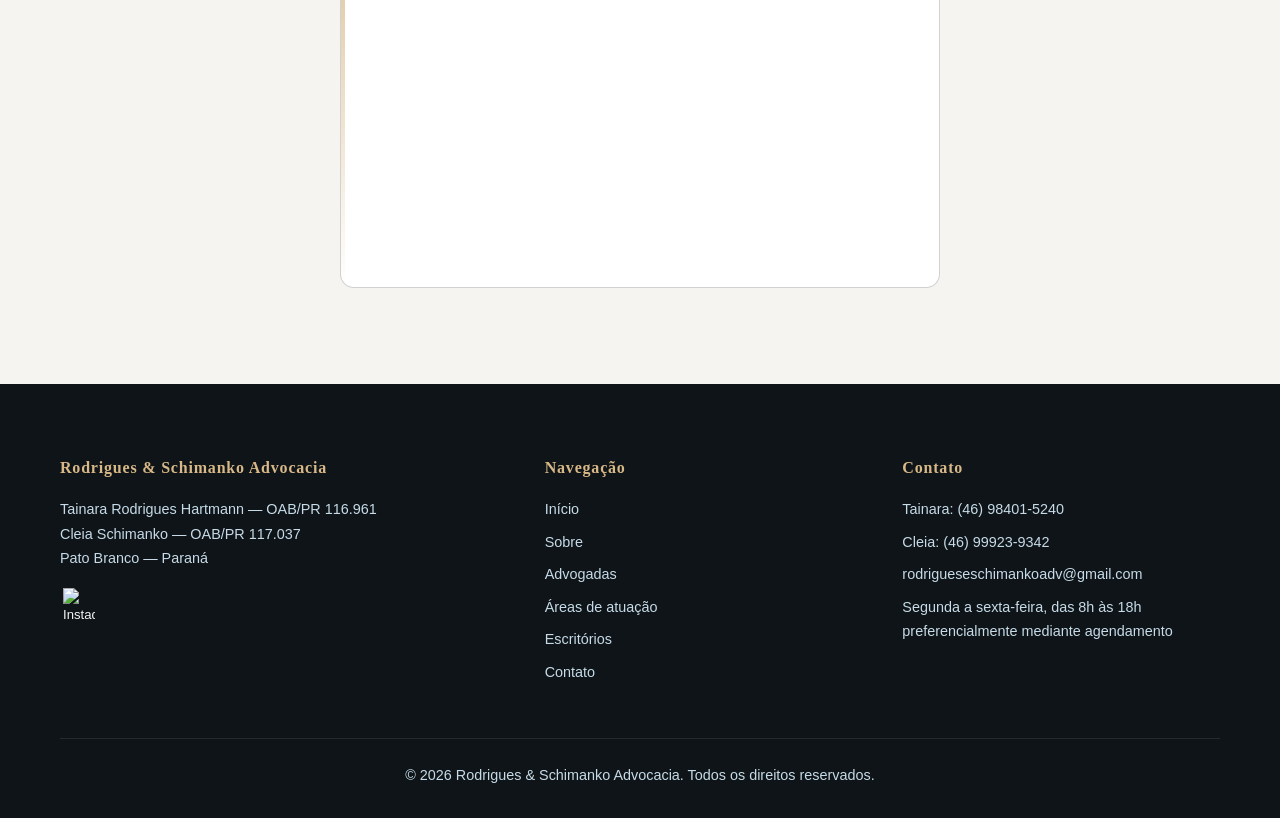
==== commit 9b8dfee6: "feat: updated office address." ====
--- a/index.html
+++ b/index.html
@@ -78,7 +78,7 @@
             "email": "rodrigueseschimankoadv@gmail.com",
             "address": {
               "@type": "PostalAddress",
-              "streetAddress": "Rua Itabira, 1193, Centro",
+              "streetAddress": "Rua Ibiporã, 333, Centro",
               "addressLocality": "Pato Branco",
               "addressRegion": "PR",
               "addressCountry": "BR"
@@ -145,8 +145,8 @@
               "@id": "https://rodrigueseschimanko.adv.br/#organization"
             },
             "inLanguage": "pt-BR",
-            "dateModified": "2026-08-11T02:30:00-03:00",
-            "lastReviewed": "2026-08-11"
+            "dateModified": "2026-11-03T09:25:00-03:00",
+            "lastReviewed": "2026-11-03"
           },
           {
             "@type": "Person",
@@ -504,7 +504,7 @@
           </div>
           <div class="info-card">
             <h3>Localização e horário</h3>
-            <p>Rua Itabira, nº 1193, Centro, Pato Branco — PR</p>
+            <p>Rua Ibiporã, nº 333 - sala 301 - Centro, Pato Branco — PR</p>
             <p>Horário: Segunda a sexta-feira, das 8h às 18h preferencialmente mediante agendamento</p>
           </div>
         </div>
@@ -520,9 +520,9 @@
         <div class="esc-grid">
           <article class="esc-card">
             <h3><span class="pin" aria-hidden="true">◉</span> Escritório de Pato Branco</h3>
-            <address>Rua Itabira, nº 1193, Centro, Pato Branco — PR</address>
+            <address>Rua Ibiporã, nº 333 - sala 301 - Centro, Pato Branco — PR</address>
             <iframe
-              src="https://www.google.com/maps/embed?pb=!1m18!1m12!1m3!1d3579.1298005486756!2d-52.676618926198486!3d-26.22497167706383!2m3!1f0!2f0!3f0!3m2!1i1024!2i768!4f13.1!3m3!1m2!1s0x94e5534c9a9aa29d%3A0x2e52b39fdb312dd5!2sRodrigues%20e%20Schimanko%20Advocacia%20e%20Consultoria%20Jur%C3%ADdica!5e0!3m2!1sen!2sbr!4v1785114555808!5m2!1sen!2sbr"
+              src="https://www.google.com/maps/embed?pb=!1m18!1m12!1m3!1d3579.0881278143593!2d-52.674317900000005!3d-26.2263259!2m3!1f0!2f0!3f0!3m2!1i1024!2i768!4f13.1!3m3!1m2!1s0x94e5534c9a9aa29d%3A0x2e52b39fdb312dd5!2sRodrigues%20e%20Schimanko%20Advocacia%20Trabalhista%20e%20INSS%20em%20Pato%20Branco!5e0!3m2!1sen!2sbr!4v1793707929203!5m2!1sen!2sbr"
               width="100%"
               height="250"
               style="border: 0"
